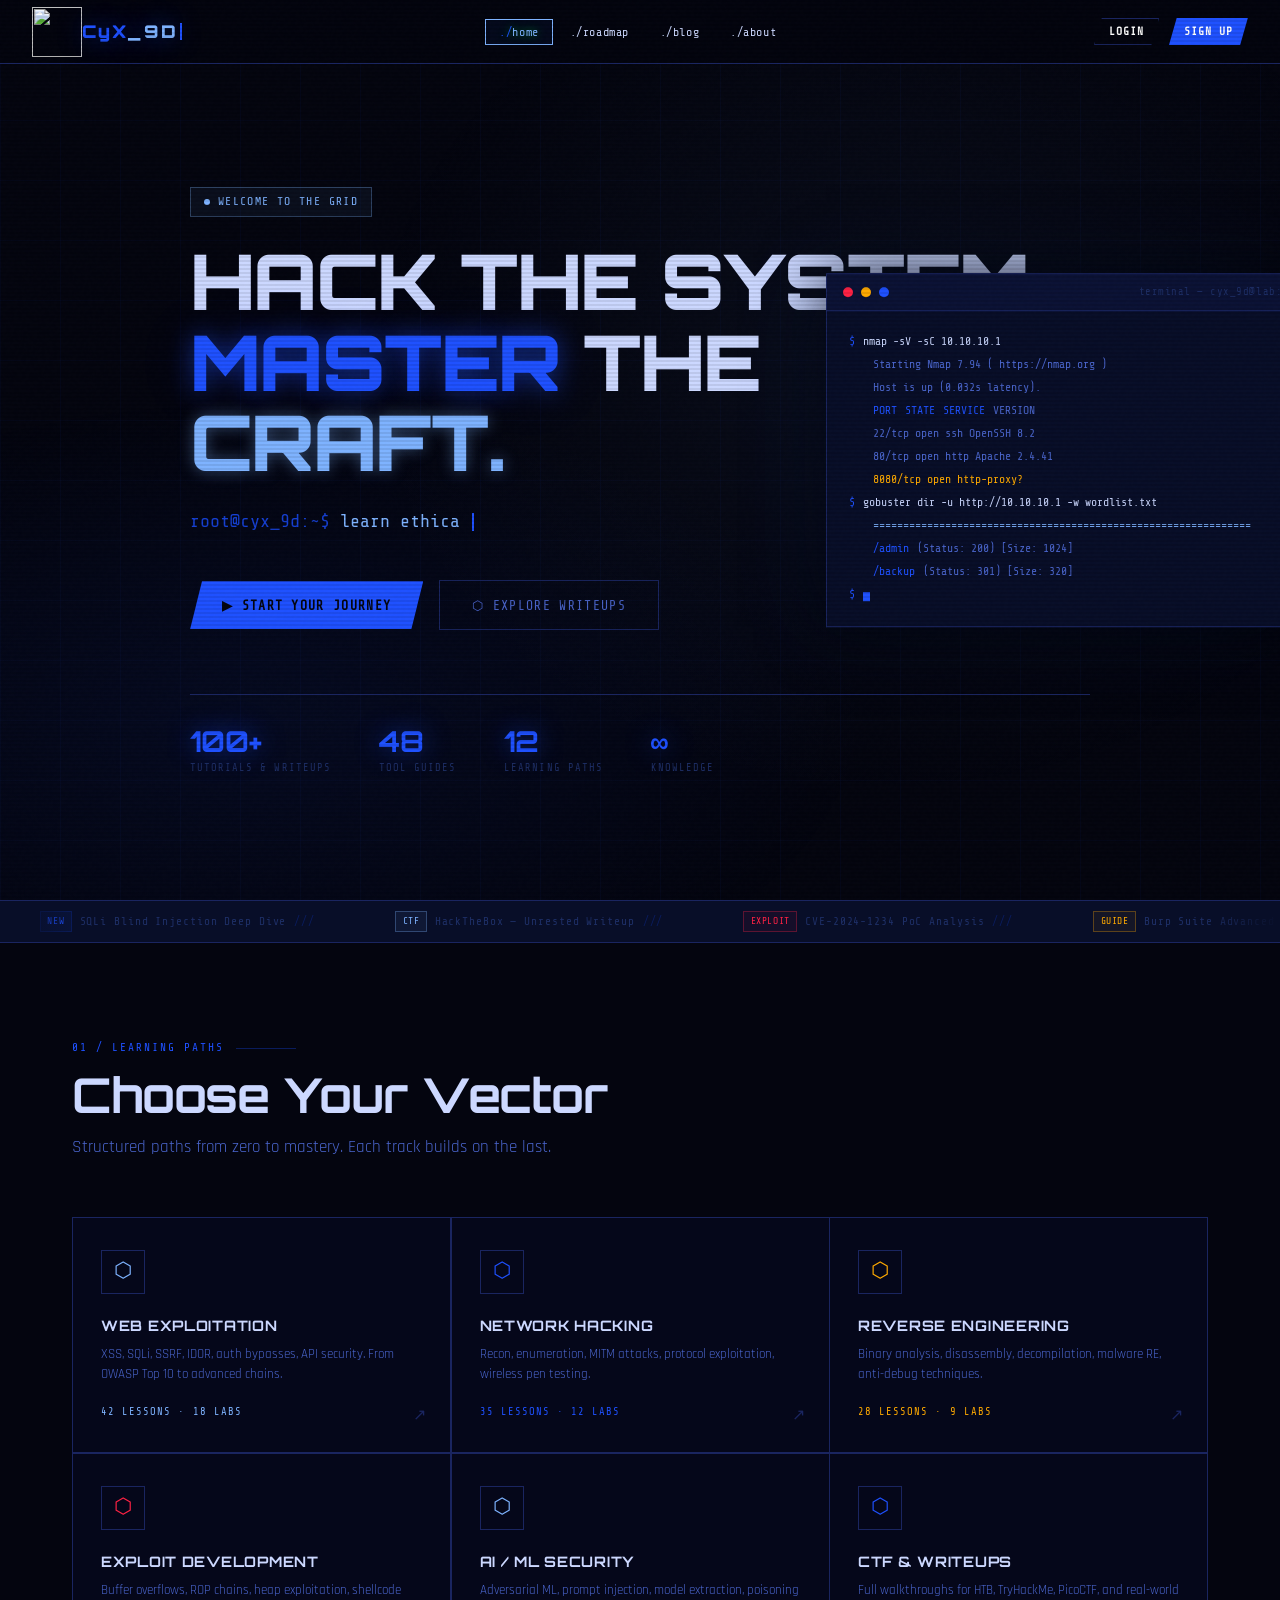
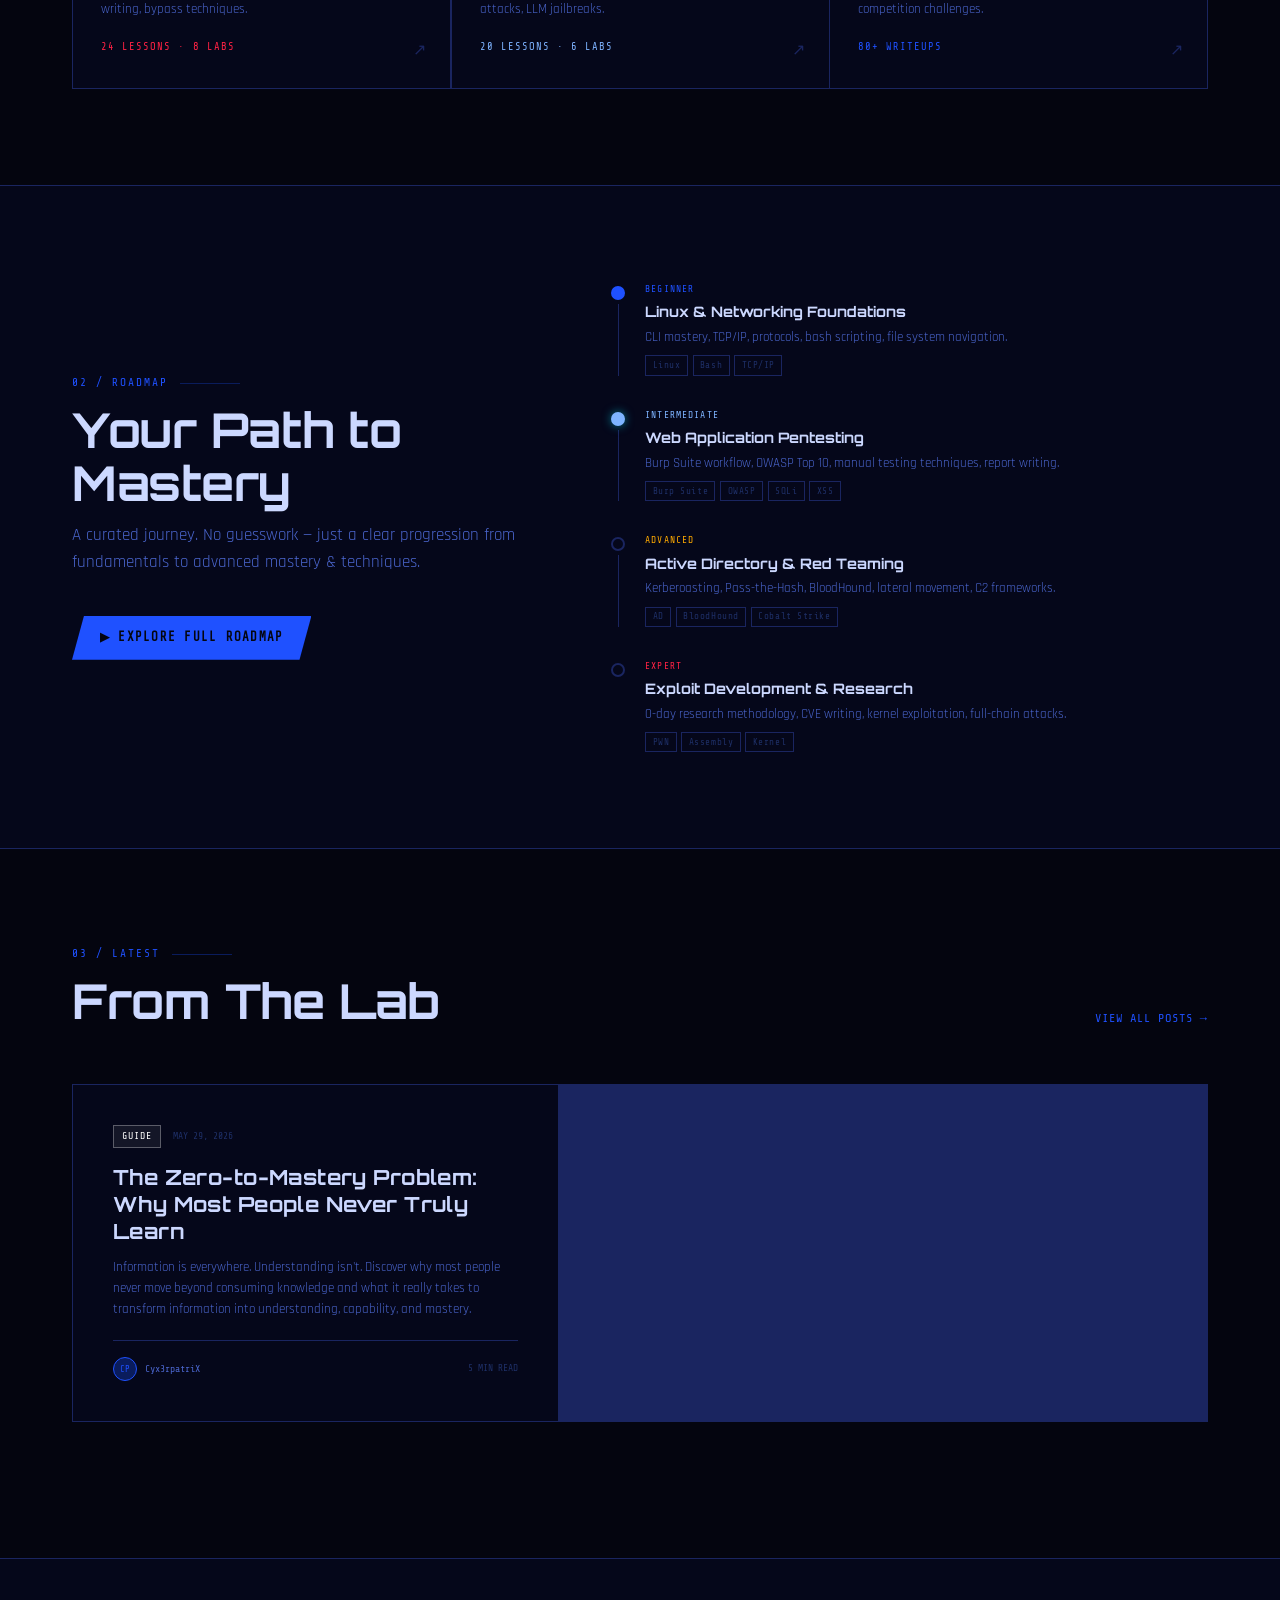
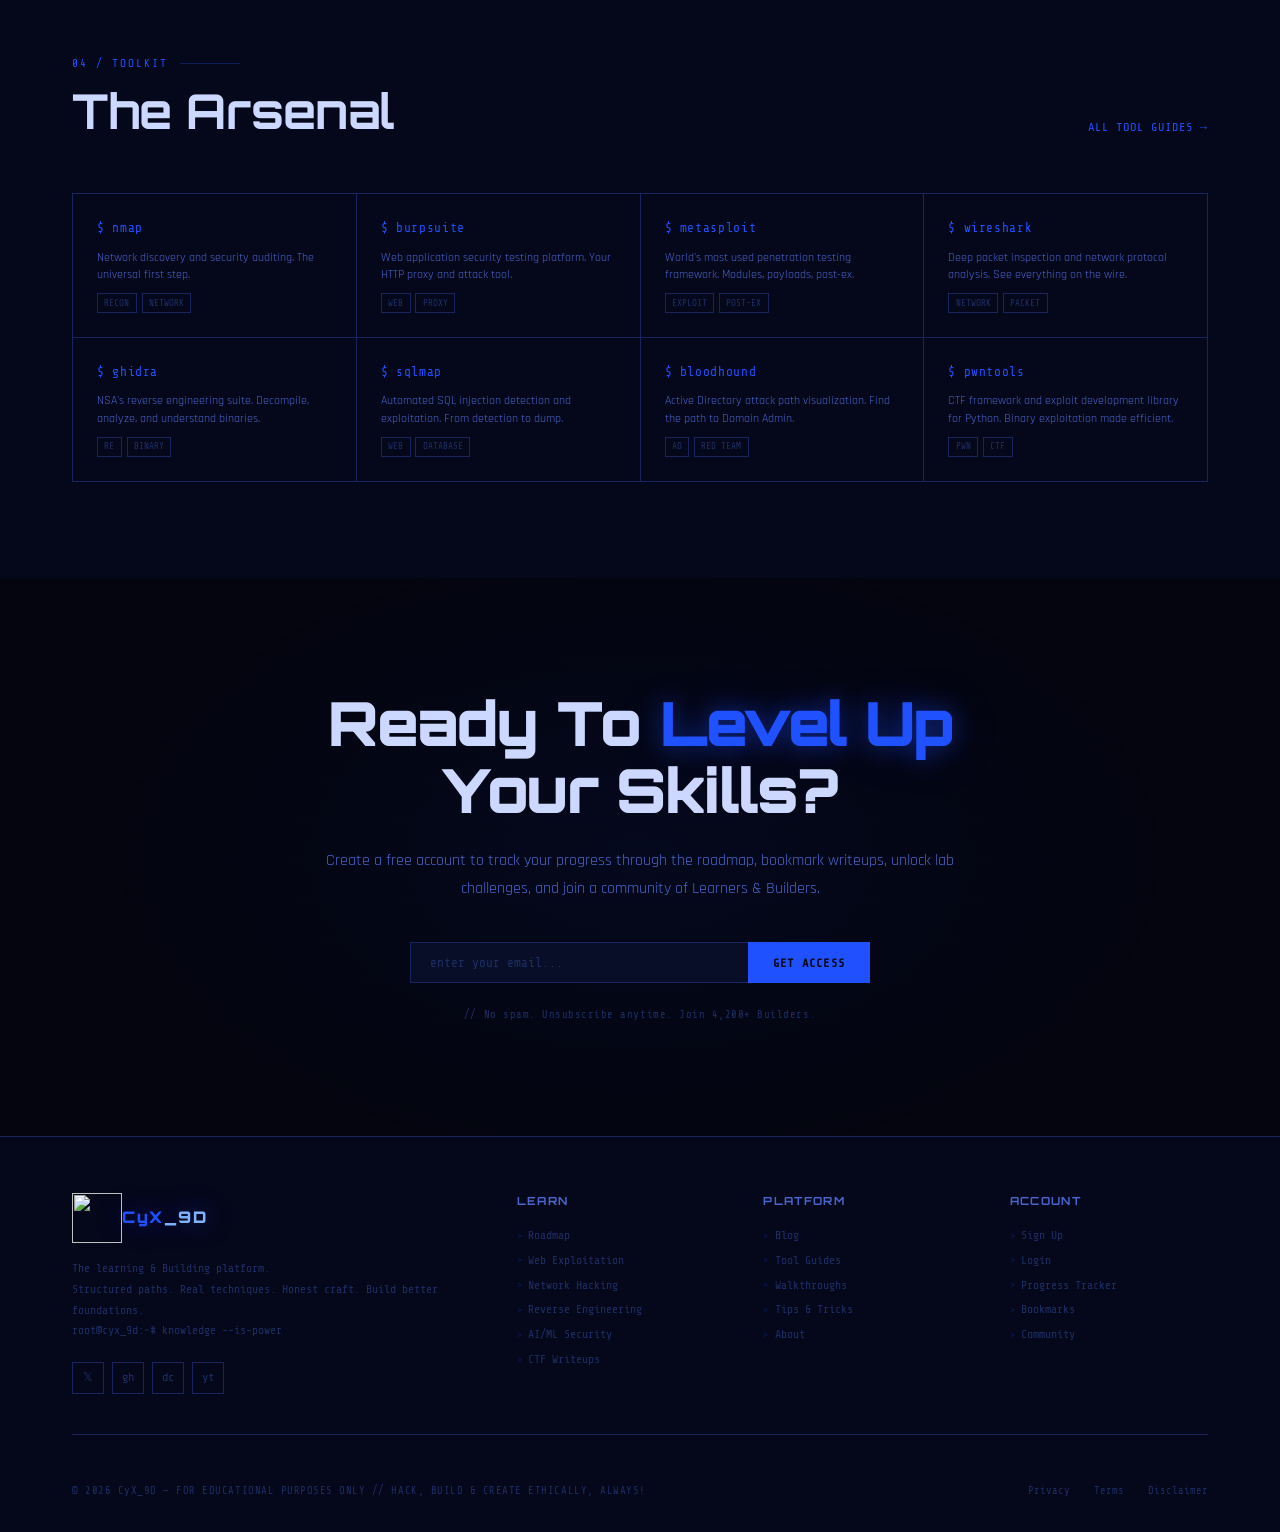
==== index.html @ c132c432 "Update index.html" ====
<!DOCTYPE html>
<html lang="en">
<head>
  <meta charset="UTF-8" />
  <meta name="viewport" content="width=device-width, initial-scale=1.0">
  <meta name="description" content="CyXLab is a structured learning ecosystem for programming, cybersecurity, AI, science, engineering, mathematics, and technology.">
  <meta name="author" content="David Patrick (Cyx3rpatriX)">
  <meta name="robots" content="index, follow">
  <!-- BRAND / BROWSER -->
  <meta name="application-name" content="CyXLab">
  <meta name="theme-color" content="#1F51FF">
  <!-- CANONICAL URL -->
  <link rel="canonical" href="https://cyx3rpatrix.github.io/">
  <!-- OPEN GRAPH — SOCIAL SHARING -->
  <meta property="og:type" content="website">
  <meta property="og:site_name" content="CyX_9D">
  <meta property="og:title" content="CyX_9D — Learn, Build & Master Technology">
  <meta property="og:description" content="A structured learning ecosystem for programming, cybersecurity, AI, science, engineering, and technology.">
  <meta property="og:url" content="https://cyx3rpatrix.github.io/">
  <meta property="og:image" content="https://cyx3rpatrix.github.io/assets/images/cyx-og-image.png">
  <meta property="og:image:alt" content="CyX_9D — Learn, Build & Master Technology">
  <!-- X / TWITTER CARD -->
  <meta name="twitter:card" content="summary_large_image">
  <meta name="twitter:title" content="CyX_9D — Learn, Build & Master Technology">
  <meta name="twitter:description" content="A structured learning ecosystem for programming, cybersecurity, AI, science, engineering, and technology.">
  <meta name="twitter:image" content="https://cyx3rpatrix.github.io/assets/images/cyx-og-image.png">
  <!-- FAVICON -->
  <link rel="icon" type="image/png" href="https://cyx3rpatrix.github.io/assets/images/favicon.png">
  <link rel="apple-touch-icon" href="https://cyx3rpatrix.github.io/assets/images/favicon.png">
  <!--
    OPTIONAL: WEB APP / PWA
    Only add manifest.json when you actually
    create a PWA manifest. 
  -->
  <!-- <link rel="manifest" href="/manifest.json"> -->
  <!--
    OPTIONAL: JSON-LD STRUCTURED DATA
    Recommended later when we build your
    proper SEO/structured-data layer. 
  -->  
  <title>CyX_9D — Learn, Master and Build real skills.</title>
  <link rel="stylesheet" href="./assets/css/themes.css">
  <link rel="stylesheet" href="./assets/css/base.css">
  <link rel="stylesheet" href="./assets/css/style.css">
  <link rel="stylesheet" href="./assets/css/layout.css">
  
  <link rel="preconnect" href="https://fonts.googleapis.com" />
  <link rel="preconnect" href="https://fonts.gstatic.com" crossorigin />
  <link href="https://fonts.googleapis.com/css2?family=Share+Tech+Mono&family=Orbitron:wght@400;700;900&family=Rajdhani:wght@300;400;500;600;700&display=swap" rel="stylesheet" />
  <style>
    /* ───── Noise texture overlay ────────────── */
    body::after {
        content: '';
        position: fixed;
        inset: 0;
        background-image: url("data:image/svg+xml,%3Csvg viewBox='0 0 256 256' xmlns='http://www.w3.org/2000/svg'%3E%3Cfilter id='noise'%3E%3CfeTurbulence type='fractalNoise' baseFrequency='0.9' numOctaves='4' stitchTiles='stitch'/%3E%3C/filter%3E%3Crect width='100%25' height='100%25' filter='url(%23noise)' opacity='0.03'/%3E%3C/svg%3E");
        pointer-events: none;
        z-index: 9989;
        opacity: 0.4;
    }

    /* ──────HERO ──────────────────── */
    #hero {
        position: relative;
        min-height: 100vh;
        display: flex;
        align-items: center;
        padding: 8rem 2rem 4rem;
        overflow: hidden;
        z-index: 1;
    }

    .hero-grid-bg {
        position: absolute;
        inset: 0;
        background-image:
        linear-gradient(rgba(31,81,255,0.04) 1px, transparent 1px),
        linear-gradient(90deg, rgba(31,81,255,0.04) 1px, transparent 1px);
        background-size: 60px 60px;
        z-index: 0;
    }
    
    .hero-grid-bg::after {
        content: '';
        position: absolute;
        inset: 0;
        background:
            radial-gradient(ellipse 60% 70% at 70% 40%, rgba(126,179,255,0.05) 0%, transparent 70%),
            radial-gradient(ellipse 80% 60% at 20% 80%, rgba(31,81,255,0.08) 0%, transparent 60%);
    }

    .hero-content {
        position: relative;
        z-index: 2;
        max-width: 900px;
    }

    .hero-tag {
        display: inline-flex;
        align-items: center;
        gap: 0.5rem;
        font-family: var(--mono);
        font-size: 0.72rem;
        color: var(--acc);
        border: 1px solid rgba(126,179,255,0.3);
        padding: 0.3rem 0.8rem;
        letter-spacing: 0.12em;
        margin-bottom: 1.5rem;
        background: rgba(126,179,255,0.06);
        opacity: 0;
        animation: fadeSlideUp 0.6s ease 0.2s forwards;
    }
    
    .hero-tag .dot {
        width: 6px; height: 6px;
        border-radius: 50%;
        background: var(--acc);
       animation: pulse-dot 2s ease infinite;
    }

    .hero-headline {
        font-family: var(--disp);
        font-size: clamp(2.5rem, 6vw, 5.5rem);
        font-weight: 900;
        line-height: 1.05;
        letter-spacing: -0.02em;
        color: var(--txt);
        margin-bottom: 1.5rem;
        opacity: 0;
        animation: fadeSlideUp 0.7s ease 0.4s forwards;
    }
    
    .hero-headline .accent-green {
        color: var(--blue);
        text-shadow: var(--gb);
    }
    
    .hero-headline .accent-cyan {
        color: var(--acc);
        text-shadow: var(--ga);
    }
    
    #hero-changing-text {
        display: inline-block;
        /* Keeps the layout from jumping when text changes */
        min-width: 320px;
        transition:
        opacity 0.35s ease,
        transform 0.35s ease,
        filter 0.35s ease;
    }

    #hero-changing-text.is-changing {
        opacity: 0;
        transform: translateY(-8px);
        filter: blur(4px);
    }

    .hero-typewriter {
        font-family: var(--mono);
        font-size: clamp(0.9rem, 2vw, 1.15rem);
        color: var(--txt2);
        margin-bottom: 2.5rem;
        min-height: 1.8em;
        opacity: 0;
        animation: fadeSlideUp 0.7s ease 0.6s forwards;
    }
    
    .hero-typewriter .prefix {
        color: var(--blue2); 
    }
    
    #typewriter-text { 
        color: var(--acc);
    }
    
    .cursor-char {
        display: inline-block;
        width: 2px; height: 1em;
        background: var(--blue);
        margin-left: 2px;
        animation: blink 0.8s step-end infinite;
        vertical-align: text-bottom;
    }

    .hero-actions {
        display: flex;
        align-items: center;
        gap: 1rem;
        flex-wrap: wrap;
        opacity: 0;
        animation: fadeSlideUp 0.7s ease 0.8s forwards;
    }

    .btn-cta {
        font-family: var(--mono);
        font-size: 0.82rem;
        font-weight: bold;
        color: var(--bg);
        background: var(--blue);
        border: none;
        padding: 0.85rem 2rem;
        letter-spacing: 0.1em;
        cursor: none;
        transition: var(--tr);
        text-transform: uppercase;
        text-decoration: none;
        display: inline-flex;
        align-items: center;
        gap: 0.6rem;
        clip-path: polygon(12px 0%, 100% 0%, calc(100% - 12px) 100%, 0% 100%);
        position: relative;
        overflow: hidden;
    }
    
    .btn-cta::before {
        content: '';
        position: absolute;
        inset: 0;
        background: linear-gradient(90deg, transparent, rgba(255,255,255,0.15), transparent);
        transform: translateX(-100%);
        transition: transform 0.5s ease;
    }
    
    .btn-cta:hover::before { 
        transform: translateX(100%); 
    }
    
    .btn-cta:hover {
        background: var(--blue2);
        box-shadow: var(--gb);
    }

    .btn-outline-cta {
        font-family: var(--mono);
        font-size: 0.82rem;
        color: var(--txt2);
        background: transparent;
        border: 1px solid var(--bdr);
        padding: 0.85rem 2rem;
        letter-spacing: 0.1em;
        cursor: none;
        transition: var(--tr);
        text-transform: uppercase;
        text-decoration: none;
        display: inline-flex;
        align-items: center;
        gap: 0.6rem;
    }
    
    .btn-outline-cta:hover {
        color: var(--txt);
        border-color: var(--txt2);
    }

    .hero-stats {
        display: flex;
        gap: 3rem;
        margin-top: 4rem;
        padding-top: 2rem;
        border-top: 1px solid var(--bdr);
        opacity: 0;
        animation: fadeSlideUp 0.7s ease 1s forwards;
    }
    
    .stat-item {}
    .stat-value {
        font-family: var(--disp);
        font-size: 1.8rem;
        font-weight: 700;
        color: var(--blue);
        text-shadow: var(--gb);
        line-height: 1;
    }
    
    .stat-label {
        font-family: var(--mono);
        font-size: 0.65rem;
        color: var(--txt3);
        letter-spacing: 0.1em;
        text-transform: uppercase;
        margin-top: 0.25rem;
    }

    /* Hero terminal window */
    .hero-terminal {
        position: absolute;
        right: -2%;
        top: 50%;
        transform: translateY(-50%);
        width: 480px;
        background: var(--surf);
        border: 1px solid var(--bdr);
        border-top: none;
        opacity: 0;
        animation: fadeSlideLeft 0.9s ease 0.5s forwards;
        z-index: 2;
        box-shadow: -20px 0 80px rgba(31,81,255,0.07), 0 0 60px rgba(0,0,0,0.8);
    }
    
    /* ────── TERMINAL ──────────── */
    .terminal-titlebar {
        display: flex;
        align-items: center;
        gap: 0.5rem;
        padding: 0.6rem 1rem;
        background: var(--surf2);
        border-top: 1px solid var(--bdr);
        border-bottom: 1px solid var(--bdr);
    }
    
    .t-dot { width: 10px; height: 10px; border-radius: 50%; }   
    .t-dot.red { background: var(--red); }
    .t-dot.amber { background: var(--amb); }
    .t-dot.green { background: var(--blue); }
    
    .terminal-title {
        font-family: var(--mono);
        font-size: 0.65rem;
        color: var(--txt3);
        margin-left: auto;
        letter-spacing: 0.05em;
    }
    
    .terminal-body {
        padding: 1.2rem 1.4rem;
        font-family: var(--mono);
        font-size: 0.72rem;
        line-height: 2;
        color: var(--txt2);
        min-height: 280px;
    }
    
    .t-line { display: flex; gap: 0.5rem; }
    .t-prompt { color: var(--blue); flex-shrink: 0; }
    .t-cmd { color: var(--txt); }
    .t-out { color: var(--txt2); padding-left: 1.5rem; }
    .t-green { color: var(--blue); }
    .t-cyan { color: var(--acc); }
    .t-red { color: var(--red); }
    .t-amber { color: var(--amb); }
    .t-line.anim { opacity: 0; animation: termLine 0.3s ease forwards; }
    .t-line.anim:nth-child(1)  { animation-delay: 0.8s; }
    .t-line.anim:nth-child(2)  { animation-delay: 1.2s; }
    .t-line.anim:nth-child(3)  { animation-delay: 1.5s; }
    .t-line.anim:nth-child(4)  { animation-delay: 1.7s; }
    .t-line.anim:nth-child(5)  { animation-delay: 2.0s; }
    .t-line.anim:nth-child(6)  { animation-delay: 2.3s; }
    .t-line.anim:nth-child(7)  { animation-delay: 2.6s; }
    .t-line.anim:nth-child(8)  { animation-delay: 2.9s; }
    .t-line.anim:nth-child(9)  { animation-delay: 3.2s; }
    .t-line.anim:nth-child(10) { animation-delay: 3.5s; }
    .t-line.anim:nth-child(11) { animation-delay: 3.8s; }
    .t-line.anim:nth-child(12) { animation-delay: 4.1s; }

    /* ──────── SECTION ───────────────────── */
    .sec-header {
        margin-bottom: 3.5rem;
    }
    
    .sec-tag {
        font-family: var(--mono);
        font-size: 0.7rem;
        color: var(--blue);
        letter-spacing: 0.18em;
        text-transform: uppercase;
        display: flex;
        align-items: center;
        gap: 0.75rem;
        margin-bottom: 0.75rem;
    }
    
    .sec-tag::after {
        content: '';
        flex: 1;
        max-width: 60px;
        height: 1px;
        background: var(--blue3);
    }
    
    .sec-title {
        font-family: var(--disp);
        font-size: clamp(1.8rem, 4vw, 3rem);
        font-weight: 700;
        color: var(--txt);
        letter-spacing: -0.01em;
        line-height: 1.1;
    }
    
    .sec-sub {
        font-family: var(--body);
        font-size: 1.05rem;
        color: var(--txt2);
        margin-top: 0.75rem;
        max-width: 560px;
    }

    /* ─────── MARQUEE TICKER ──────────── */
    .ticker-wrap {
        overflow: hidden;
        background: var(--surf);
        border-top: 1px solid var(--bdr);
        border-bottom: 1px solid var(--bdr);
        padding: 0.65rem 0;
        position: relative;
        z-index: 1;
    }
    
    .ticker-wrap::before, .ticker-wrap::after {
        content: '';
        position: absolute;
        top: 0; bottom: 0;
        width: 80px;
        z-index: 2;
    }
    
    .ticker-wrap::before {
        left: 0;
        background: linear-gradient(90deg, var(--surf), transparent);
    }
    
    .ticker-wrap::after  {
        right: 0; 
        background: linear-gradient(-90deg, var(--surf), transparent);
    }
    
    .ticker-track {
        display: flex;
        width: max-content;
        animation: ticker 35s linear infinite;
    }
    
    .ticker-item {
        display: flex;
        align-items: center;
        gap: 0.5rem;
        font-family: var(--mono);
        font-size: 0.7rem;
        color: var(--txt3);
        letter-spacing: 0.08em;
        padding: 0 2.5rem;
        white-space: nowrap;
    }
    
    .ticker-item .tag-badge {
        font-size: 0.6rem;
        padding: 0.1rem 0.4rem;
        border: 1px solid;
        letter-spacing: 0.06em;
    }
    
    .ticker-item .tag-badge.green { 
        color: var(--blue); 
        border-color: var(--blue3);  
        background: rgba(31,81,255,0.08); 
    }
    
    .ticker-item .tag-badge.cyan   { 
        color: var(--acc);  
        border-color: rgba(126,179,255,0.3);    
        background: rgba(126,179,255,0.06); 
    }
    
    .ticker-item .tag-badge.red { 
        color: var(--red);    
        border-color: rgba(255,34,68,0.3);   
        background: rgba(255,34,68,0.05); 
    }
    
    .ticker-item .tag-badge.amber  { 
        color: var(--amb);  
        border-color: rgba(255,170,0,0.3);   
        background: rgba(255,170,0,0.05); 
    }
    
    .ticker-sep { 
        color: var(--blue3);
    }

    /* ───── LEARNING PATHS / CATEGORIES ──────────────*/
    #categories {
        padding: 6rem 0;
    }
    
    .categories-grid {
        display: grid;
        grid-template-columns: repeat(3, 1fr);
        gap: 1.5px;
        background: var(--bdr);
        border: 1px solid var(--bdr);
    }
    
    .cat-card {
        background: var(--bg2);
        padding: 2rem 1.75rem;
        transition: var(--tr);
        position: relative;
        overflow: hidden;
        cursor: none;
    }
    
    .cat-card::before {
        content: '';
        position: absolute;
        top: 0; left: 0;
        width: 100%; height: 2px;
        background: var(--cat-accent, var(--blue));
        transform: scaleX(0);
        transform-origin: left;
        transition: transform 0.4s ease;
    }
    
    .cat-card::after {
        content: '';
        position: absolute;
        inset: 0;
        background: 
            radial-gradient(ellipse at 20% 20%, 
            var(--cat-glow, rgba(31,81,255,0.06)), 
            transparent 60%);
        opacity: 0;
        transition: opacity 0.4s ease;
    }
    
    .cat-card:hover {
        background: var(--surf); 
        transform: translateY(-2px); 
    }
    
    .cat-card:hover::before { transform: scaleX(1); }
    .cat-card:hover::after  { opacity: 1; }

    .cat-icon {
        width: 44px; height: 44px;
        border: 1px solid var(--bdr);
        display: flex; align-items: center; justify-content: center;
        font-size: 1.3rem;
        margin-bottom: 1.25rem;
        position: relative;
        z-index: 1;
        transition: var(--tr);
        color: var(--cat-accent, var(--blue));
    }
    
    .cat-card:hover .cat-icon {
        border-color: var(--cat-accent, var(--blue));
        box-shadow: 0 0 16px var(--cat-glow, rgba(0,255,65,0.2));
    }
    
    .cat-title {
        font-family: var(--disp);
        font-size: 0.9rem;
        font-weight: 700;
        color: var(--txt);
        letter-spacing: 0.05em;
        margin-bottom: 0.5rem;
        position: relative; z-index: 1;
    }
    
    .cat-desc {
        font-size: 0.82rem;
        color: var(--txt2);
        line-height: 1.5;
        position: relative; z-index: 1;
        margin-bottom: 1.2rem;
    }
    
    .cat-count {
        font-family: var(--mono);
        font-size: 0.65rem;
        color: var(--cat-accent, var(--blue));
        letter-spacing: 0.1em;
    }
    
    .cat-arrow {
        position: absolute;
        right: 1.5rem; bottom: 1.5rem;
        font-size: 1rem;
        color: var(--bdr);
        transition: var(--tr);
    }
    
    .cat-card:hover .cat-arrow {
        color: var(--cat-accent, var(--blue));
        transform: translate(3px, -3px);
    }

    /* ────── ROADMAP PREVIEW ──────────────*/
    #roadmap-preview {
        padding: 6rem 0;
        background: var(--bg2);
        border-top: 1px solid var(--bdr);
        border-bottom: 1px solid var(--bdr);
    }
    
    .roadmap-layout {
        display: grid;
        grid-template-columns: 1fr 1.3fr;
        gap: 5rem;
        align-items: center;
    }
    
    .roadmap-steps {
        display: flex;
        flex-direction: column;
        gap: 0;
    }
    
    .roadmap-step {
        display: flex;
        gap: 1.25rem;
        position: relative;
        padding-bottom: 2rem;
        cursor: none;
        transition: var(--tr);
    }
    
    .roadmap-step:last-child { padding-bottom: 0; }
    .roadmap-step-line {
        display: flex;
        flex-direction: column;
        align-items: center;
        flex-shrink: 0;
        padding-top: 4px;
    }
    
    .step-dot {
        width: 14px; height: 14px;
        border: 2px solid var(--bdr);
        border-radius: 50%;
        background: var(--bg2);
        transition: var(--tr);
        z-index: 1;
        flex-shrink: 0;
    }
    
    .step-connector {
        width: 1px;
        flex: 1;
        background: var(--bdr);
        margin-top: 4px;
        min-height: 40px;
    }
    
    .roadmap-step:hover .step-dot {
        border-color: var(--blue);
        box-shadow: 0 0 10px rgba(31,81,255,0.5);
        background: var(--blue);
    }
    
    .roadmap-step.active .step-dot {
        border-color: var(--acc);
        box-shadow: 0 0 10px rgba(0,229,255,0.5);
        background: var(--acc);
    }
    
    .step-content {}
    .step-level {
        font-family: var(--mono);
        font-size: 0.6rem;
        letter-spacing: 0.12em;
        text-transform: uppercase;
        margin-bottom: 0.2rem;
    }
    
    .step-level.beginner { color: var(--blue); }
    .step-level.intermediate { color: var(--acc); }
    .step-level.advanced { color: var(--amb); }
    .step-level.expert { color: var(--red); }
    .step-title {
        font-family: var(--disp);
        font-size: 0.9rem;
        font-weight: 700;
        color: var(--txt);
        margin-bottom: 0.3rem;
    }
    
    .step-desc {
        font-size: 0.8rem;
        color: var(--txt2);
        line-height: 1.5;
    }
    
    .step-tags {
        display: flex; 
        flex-wrap: wrap; 
        gap: 0.3rem; 
        margin-top: 0.5rem;
    }
    
    .step-tag {
        font-family: var(--mono);
        font-size: 0.58rem;
        padding: 0.1rem 0.4rem;
        border: 1px solid var(--bdr);
        color: var(--txt3);
        letter-spacing: 0.06em;
    }

    /* ─────── LATEST POSTS ────────────── */
    #latest-posts {
        padding: 6rem 0;
    }
    
    .posts-grid {
        display: grid;
        grid-template-columns: 1.5fr 1fr 1fr;
        gap: 1px;
        background: var(--bdr);
        border: 1px solid var(--bdr);
        margin-bottom: 2.5rem;
    }
    
    .post-card {
        background: var(--bg2);
        padding: 2rem;
        transition: var(--tr);
        cursor: none;
        position: relative;
        overflow: hidden;
    }
    
    .post-card:hover { background: var(--surf); }
    .post-card.featured { padding: 2.5rem; }
    .post-card.featured .post-title { font-size: 1.3rem; }
    .post-meta {
        display: flex;
        align-items: center;
        gap: 0.75rem;
        margin-bottom: 1rem;
        flex-wrap: wrap;
    }
    
    .post-cat {
        font-family: var(--mono);
        font-size: 0.62rem;
        letter-spacing: 0.1em;
        text-transform: uppercase;
        padding: 0.15rem 0.5rem;
        border: 1px solid;
    }
    
    .post-cat.web  { 
        color: var(--acc);  
        border-color: rgba(126,179,255,0.3); 
        background: rgba(126,179,255,0.06); 
    }
    
    .post-cat.net  { 
        color: var(--blue); 
        border-color: var(--blue3); 
        background: rgba(31,81,255,0.07);
    }
    
    .post-cat.re   { 
        color: var(--amb); 
        border-color: rgba(255,170,0,0.3);   
        background: rgba(255,170,0,0.05); 
    }
    
    .post-cat.ai   { 
        color: var(--red);   
        border-color: rgba(255,34,68,0.3);   
        background: rgba(255,34,68,0.05); 
    }
    
    .post-cat.ctf  { 
        color: var(--acc);  
        border-color: rgba(126,179,255,0.3);   
        background: rgba(126,179,255,0.06); 
    }
    
    .post-cat.guide  { 
        color: var(--wht);  
        border-color: rgba(255,255,255,0.3); 
        background: rgba(255,255,255,0.06); 
    }
    
    .post-date {
        font-family: var(--mono);
        font-size: 0.6rem;
        color: var(--txt3);
    }
    .post-title {
        font-family: var(--disp);
        font-size: 0.95rem;
        font-weight: 700;
        color: var(--txt);
        letter-spacing: 0.02em;
        line-height: 1.3;
        margin-bottom: 0.75rem;
        transition: var(--tr);
    }
    
    .post-card:hover .post-title { color: var(--blue); }
    .post-excerpt {
        font-size: 0.82rem;
        color: var(--txt2);
        line-height: 1.6;
        margin-bottom: 1.25rem;
    }
    
    .post-footer {
        display: flex;
        align-items: center;
        justify-content: space-between;
        padding-top: 1rem;
        border-top: 1px solid var(--bdr);
    }
    
    .post-author {
        display: flex;
        align-items: center;
        gap: 0.5rem;
    }
    
    .author-avatar {
        width: 24px; height: 24px;
        border-radius: 50%;
        background: var(--blue3);
        border: 1px solid var(--blue);
        display: flex; align-items: center; justify-content: center;
        font-family: var(--mono);
        font-size: 0.55rem;
        color: var(--blue);
    }
    
    .author-name {
        font-family: var(--mono);
        font-size: 0.62rem;
        color: var(--txt2);
    }
    
    .read-time {
        font-family: var(--mono);
        font-size: 0.6rem;
        color: var(--txt3);
    }
    
    .posts-footer {
        display: flex;
        justify-content: flex-end;
    }
    
    .link-arrow {
        font-family: var(--mono);
        font-size: 0.75rem;
        color: var(--blue);
        text-decoration: none;
        letter-spacing: 0.08em;
        display: flex;
        align-items: center;
        gap: 0.5rem;
        transition: var(--tr);
    }
    
    .link-arrow:hover { gap: 0.9rem; text-shadow: var(--gb); }

    /* ─────── TOOLS GRID ────────────── */
    #tools {
        padding: 6rem 0;
        background: var(--bg2);
        border-top: 1px solid var(--bdr);
    }
    
    .tools-grid {
        display: grid;
        grid-template-columns: repeat(4, 1fr);
        gap: 1px;
        background: var(--bdr);
        border: 1px solid var(--bdr);
    }
    
    .tool-card {
        background: var(--bg2);
        padding: 1.5rem;
        transition: var(--tr);
        cursor: none;
        position: relative;
        display: flex;
        flex-direction: column;
        gap: 0.6rem;
    }
    
    .tool-card:hover { background: var(--surf); }
    .tool-name {
        font-family: var(--mono);
        font-size: 0.8rem;
        color: var(--blue);
        letter-spacing: 0.05em;
    }
    
    .tool-desc {
        font-size: 0.78rem;
        color: var(--txt2);
        line-height: 1.4;
        flex: 1;
    }
    
    .tool-tags { display: flex; flex-wrap: wrap; gap: 0.3rem; }
    .tool-tag {
        font-family: var(--mono);
        font-size: 0.58rem;
        padding: 0.1rem 0.4rem;
        border: 1px solid var(--bdr);
        color: var(--txt3);
    }
    
    .tool-card:hover .tool-tag {
        border-color: var(--blue3);
        color: var(--blue2);
    }

    /* ─────── CTA / JOIN SECTION ────────────── */
    #join {
        padding: 7rem 0;
        position: relative;
        overflow: hidden;
    }
    .join-bg {
        position: absolute;
        inset: 0;
        background:
            radial-gradient(ellipse 60% 80% at 50% 50%, rgba(31,81,255,0.06) 0%, transparent 70%),
            repeating-linear-gradient(
                0deg,
                transparent,
                transparent 39px,
                rgba(31,81,255,0.03) 40px
            );
    }
    
    .join-content {
        position: relative;
        z-index: 1;
        text-align: center;
        max-width: 700px;
        margin: 0 auto;
    }
    
    .join-badge {
        display: inline-block;
        font-family: var(--mono);
        font-size: 0.65rem;
        color: var(--blue);
        border: 1px solid var(--blue3);
        padding: 0.3rem 0.8rem;
        letter-spacing: 0.15em;
        text-transform: uppercase;
        background: rgba(31,81,255,0.07);
        margin-bottom: 2rem;
    }
    
    .join-title {
        font-family: var(--disp);
        font-size: clamp(2rem, 5vw, 3.8rem);
        font-weight: 900;
        color: var(--txt);
        line-height: 1.1;
        margin-bottom: 1.5rem;
        letter-spacing: -0.02em;
    }
    
    .join-title .hl { 
        color: var(--blue); 
        text-shadow: var(--gb); 
    }
    
    .join-sub {
        font-size: 1rem;
        color: var(--txt2);
        margin-bottom: 2.5rem;
        line-height: 1.7;
    }
    
    .join-form {
        display: flex;
        gap: 0;
        max-width: 460px;
        margin: 0 auto 1.5rem;
    }
    
    .join-input {
        flex: 1;
        background: var(--surf);
        border: 1px solid var(--bdr);
        border-right: none;
        padding: 0.8rem 1.2rem;
        font-family: var(--mono);
        font-size: 0.8rem;
        color: var(--txt);
        outline: none;
        transition: var(--tr);
    }
    
    .join-input::placeholder { color: var(--txt3); }
    .join-input:focus { border-color: var(--blue); }
    .join-btn {
        font-family: var(--mono);
        font-size: 0.75rem;
        font-weight: bold;
        color: var(--bg);
        background: var(--blue);
        border: 1px solid var(--blue);
        padding: 0.8rem 1.5rem;
        letter-spacing: 0.1em;
        cursor: none;
        transition: var(--tr);
        text-transform: uppercase;
        white-space: nowrap;
    }
    
    .join-btn:hover {
        background: var(--blue2);
        box-shadow: var(--gb);
    }
    
    .join-note {
        font-family: var(--mono);
        font-size: 0.65rem;
        color: var(--txt3);
        letter-spacing: 0.05em;
    }

    /* ─────── SCROLL REVEAL ────────────── */
    .reveal {
        opacity: 0;
        transform: translateY(24px);
        transition: opacity 0.7s ease, transform 0.7s ease;
    }
    
    .reveal.visible {
        opacity: 1;
        transform: none;
    }
    
    .reveal-delay-1 { transition-delay: 0.1s; }
    .reveal-delay-2 { transition-delay: 0.2s; }
    .reveal-delay-3 { transition-delay: 0.3s; }
    .reveal-delay-4 { transition-delay: 0.4s; }

    /* ─────── KEYFRAMES ────────────── */
    @keyframes blink {
        0%,100% { opacity: 1; }
        50%      { opacity: 0; }
    }
    
    @keyframes fadeSlideUp {
        from { opacity: 0; transform: translateY(20px); }
        to   { opacity: 1; transform: none; }
    }
    
    @keyframes fadeSlideLeft {
        from { opacity: 0; transform: translateY(-50%) translateX(40px); }
        to   { opacity: 1; transform: translateY(-50%) translateX(0); }
    }
    
    @keyframes termLine {
        from { opacity: 0; transform: translateX(-6px); }
        to   { opacity: 1; transform: none; }
    }
    
    @keyframes pulse-dot {
        0%,100% { opacity: 1; box-shadow: 0 0 0 0 rgba(126,179,255,0.4); }
        50%      { opacity: 0.7; box-shadow: 0 0 0 5px rgba(0,229,255,0); }
    }
    
    @keyframes ticker {
        0%   { transform: translateX(0); }
        100% { transform: translateX(-50%); }
    }
    

    /* ─────── GLITCH TEXT EFFECT ────────────── */
    .glitch {
        position: relative;
    }
    
    .glitch:hover::before,
    .glitch:hover::after {
        content: attr(data-text);
        position: absolute;
        left: 0; top: 0;
        width: 100%;
        animation: glitch-anim 0.3s steps(2) forwards;
    }
    
    .glitch:hover::before {
        color: var(--acc);
        clip-path: polygon(0 20%, 100% 20%, 100% 40%, 0 40%);
        transform: translateX(-3px);
    }
    
    .glitch:hover::after {
        color: var(--red);
        clip-path: polygon(0 60%, 100% 60%, 100% 80%, 0 80%);
        transform: translateX(3px);
    }
    
    @keyframes glitch-anim {
        0%   { transform: translateX(-3px); }
        50%  { transform: translateX(3px); }
        100% { transform: translateX(0); }
    }

    /* ────────── RESPONSIVE ──────────────── */
    @media (max-width: 1100px) {
      .hero-terminal { display: none; }
      .hero-content { max-width: 100%; }
    }
    @media (max-width: 900px) {
      .categories-grid { grid-template-columns: repeat(2, 1fr); }
      .tools-grid { grid-template-columns: repeat(2, 1fr); }
      .roadmap-layout { grid-template-columns: 1fr; gap: 3rem; }
      .posts-grid { grid-template-columns: 1fr 1fr; }
    }
    @media (max-width: 640px) {
      .categories-grid, .posts-grid, .tools-grid { grid-template-columns: 1fr; }
      .hero-stats { gap: 1.5rem; flex-wrap: wrap; }
      .join-form { flex-direction: column; }
      .join-input { border-right: 1px solid var(--bdr); }
    }
  </style>

  <!--  <script src="https://cdn.jsdelivr.net/npm/@supabase/supabase-js@2"></script>
  <script>window.CYXLAB_API_BASE = window.location.hostname === "localhost" || window.location.hostname === "127.0.0.1" ? "http://localhost:4000" : "https://api.cyxlab.io";</script> -->
</head>

<body>
    <!-- Custom Cursor -->
    <div id="cur"></div>
    <div id="crng"></div>

    <!-- Matrix Rain Canvas -->
    <canvas id="matrix-canvas"></canvas>

    <!-- Mobile Nav Overlay -->
    <div id="mnav">        
        <a href="#hero">Home</a>
        <a href="#roadmap-preview">Roadmap</a>
        <a href="#latest-posts">Blog</a>
        <a href="./about/">About</a>
        <a href="#" style="color:var(--acc)">Login</a>
        <a href="#join" style="color:var(--blue)">Sign Up</a>
    </div>

    <!-- ─────── NAVBAR ─────── -->
    <nav id="navbar">
        <a href="#hero" class="logo">
            <img src="./assets/images/logo.png" style="width: 50px; height: 50px;" alt="">
            <span class="logo-bracket"></span>CyX<span style="color:var(--acc)">_9D</span><span class="logo-bracket"></span>
            <span class="bl"></span>
        </a>

        <ul class="nlinks">
            <li><a href="#hero" class="act">home</a></li>
            <li><a href="#roadmap-preview">roadmap</a></li>
            <li><a href="#latest-posts">blog</a></li>
            <li><a href="./about/">about</a></li>
        </ul>
        
        <div class="nauth">
            <a href="#"><button class="nbg">Login</button></a>
            <a href="#"><button class="nbp">Sign Up</button></a>
        </div>
        <button id="mclose">✕</button>
        <button class="nhb" id="hamburger" aria-label="Menu">
            <span></span><span></span><span></span>
        </button>
    </nav>
    
    <!-- ─────── HERO ─────── -->
    <section id="hero">
        <div class="hero-grid-bg"></div>
        <div class="container">
            <div class="hero-content">
                <div class="hero-tag">
                    <span class="dot"></span>
                    WELCOME TO THE GRID
                </div>
                <h1 class="hero-headline glitch" data-text="HACK THE SYSTEM. MASTER THE CRAFT."><span id="hero-changing-text">HACK THE SYSTEM.</span><br><span class="accent-green">MASTER</span> THE <span class="accent-cyan">CRAFT.</span></h1>
                <p class="hero-typewriter">
                    <span class="prefix">root@cyx_9d:~$ </span>
                    <span id="typewriter-text"></span>
                    <span class="cursor-char"></span>
                </p>
                <div class="hero-actions">
                    <a href="#roadmap-preview" class="btn-cta">
                        ▶ START YOUR JOURNEY
                    </a>
                    <a href="#latest-posts" class="btn-outline-cta">
                        ⬡ EXPLORE WRITEUPS
                    </a>
                </div>
                <div class="hero-stats">
                    <div class="stat-item">
                        <div class="stat-value">100+</div>
                        <div class="stat-label">Tutorials &amp; Writeups</div>
                    </div>
                    <div class="stat-item">
                        <div class="stat-value">48</div>
                        <div class="stat-label">Tool Guides</div>
                    </div>
                    <div class="stat-item">
                        <div class="stat-value">12</div>
                        <div class="stat-label">Learning Paths</div>
                    </div>
                    <div class="stat-item">
                        <div class="stat-value">∞</div>
                        <div class="stat-label">Knowledge</div>
                    </div>
                </div>
            </div>
        </div>
        
        <!-- Terminal Window -->
        <div class="hero-terminal">
            <div class="terminal-titlebar">
                <span class="t-dot red"></span>
                <span class="t-dot amber"></span>
                <span class="t-dot green"></span>
                <span class="terminal-title">terminal — cyx_9d@lab:~</span>
            </div>
            <div class="terminal-body">
                <div class="t-line anim"><span class="t-prompt">$</span><span class="t-cmd"> nmap -sV -sC 10.10.10.1</span></div>
                <div class="t-line anim t-out">Starting Nmap 7.94 ( https://nmap.org )</div>
                <div class="t-line anim t-out">Host is up (0.032s latency).</div>
                <div class="t-line anim t-out"><span class="t-green">PORT</span>     <span class="t-green">STATE</span>  <span class="t-green">SERVICE</span>  VERSION</div>
                <div class="t-line anim t-out">22/tcp   open   ssh       OpenSSH 8.2</div>
                <div class="t-line anim t-out">80/tcp   open   http      Apache 2.4.41</div>
                <div class="t-line anim t-out"><span class="t-amber">8080/tcp open   http-proxy?</span></div>
                <div class="t-line anim"><span class="t-prompt">$</span><span class="t-cmd"> gobuster dir -u http://10.10.10.1 -w wordlist.txt</span></div>
                <div class="t-line anim t-out"><span class="t-cyan">===============================================================</span></div>
                <div class="t-line anim t-out"><span class="t-green">/admin</span>         (Status: 200) [Size: 1024]</div>
                <div class="t-line anim t-out"><span class="t-green">/backup</span>        (Status: 301) [Size: 320]</div>
                <div class="t-line anim"><span class="t-prompt">$</span><span class="t-cmd"> <span style="animation:blink 0.8s step-end infinite;display:inline-block;width:7px;height:0.85em;background:var(--blue);vertical-align:text-bottom;"></span></span></div>
            </div>
        </div>
    </section>

    <!-- ────────────── TICKER ────────────── -->
    <div class="ticker-wrap">
        <div class="ticker-track">
            <!-- First copy -->
            <div class="ticker-item"><span class="tag-badge green">NEW</span> SQLi Blind Injection Deep Dive <span class="ticker-sep">///</span></div>
            <div class="ticker-item"><span class="tag-badge cyan">CTF</span> HackTheBox — Unrested Writeup <span class="ticker-sep">///</span></div>
            <div class="ticker-item"><span class="tag-badge red">EXPLOIT</span> CVE-2024-1234 PoC Analysis <span class="ticker-sep">///</span></div>
            <div class="ticker-item"><span class="tag-badge amber">GUIDE</span> Burp Suite Advanced Techniques <span class="ticker-sep">///</span></div>
            <div class="ticker-item"><span class="tag-badge green">BLOG</span> AI Fuzzing with LLM Agents <span class="ticker-sep">///</span></div>
            <div class="ticker-item"><span class="tag-badge cyan">TOOL</span> Metasploit Module Development <span class="ticker-sep">///</span></div>
            <div class="ticker-item"><span class="tag-badge red">WALKTHROUGH</span> Privilege Escalation — Linux <span class="ticker-sep">///</span></div>
            <div class="ticker-item"><span class="tag-badge amber">CALCULUS</span> Gradient Descent for ML Hacking <span class="ticker-sep">///</span></div>
            <!-- Duplicate for seamless loop -->
            <div class="ticker-item"><span class="tag-badge green">NEW</span> SQLi Blind Injection Deep Dive <span class="ticker-sep">///</span></div>
            <div class="ticker-item"><span class="tag-badge cyan">CTF</span> HackTheBox — Unrested Writeup <span class="ticker-sep">///</span></div>
            <div class="ticker-item"><span class="tag-badge red">EXPLOIT</span> CVE-2024-1234 PoC Analysis <span class="ticker-sep">///</span></div>
            <div class="ticker-item"><span class="tag-badge amber">GUIDE</span> Burp Suite Advanced Techniques <span class="ticker-sep">///</span></div>
            <div class="ticker-item"><span class="tag-badge green">BLOG</span> AI Fuzzing with LLM Agents <span class="ticker-sep">///</span></div>
            <div class="ticker-item"><span class="tag-badge cyan">TOOL</span> Metasploit Module Development <span class="ticker-sep">///</span></div>
            <div class="ticker-item"><span class="tag-badge red">WALKTHROUGH</span> Privilege Escalation — Linux <span class="ticker-sep">///</span></div>
        </div>
    </div>

    <!-- ────────────── CATEGORIES ────────────── -->
    <section id="categories">
        <div class="container">
            <div class="sec-header reveal">
                <div class="sec-tag">01 / LEARNING PATHS</div>
                <h2 class="sec-title">Choose Your Vector</h2>
                <p class="sec-sub">Structured paths from zero to mastery. Each track builds on the last.</p>
            </div>
            <div class="categories-grid reveal">
              <a href="#">
                <div class="cat-card" style="--cat-accent:var(--acc);--cat-glow:rgba(126,179,255,0.06)">
                    <div class="cat-icon">⬡</div>
                    <div class="cat-title">WEB EXPLOITATION</div>
                    <div class="cat-desc">XSS, SQLi, SSRF, IDOR, auth bypasses, API security. From OWASP Top 10 to advanced chains.</div>
                    <div class="cat-count">42 LESSONS · 18 LABS</div>
                    <div class="cat-arrow">↗</div>
                </div>
              </a>
              <a href="#">
                <div class="cat-card" style="--cat-accent:var(--blue);--cat-glow:rgba(31,81,255,0.07)">
                    <div class="cat-icon">⬡</div>
                    <div class="cat-title">NETWORK HACKING</div>
                    <div class="cat-desc">Recon, enumeration, MITM attacks, protocol exploitation, wireless pen testing.</div>
                    <div class="cat-count">35 LESSONS · 12 LABS</div>
                    <div class="cat-arrow">↗</div>
                </div>
              </a>
              <a href="#">
                <div class="cat-card" style="--cat-accent:var(--amb);--cat-glow:rgba(255,170,0,0.04)">
                    <div class="cat-icon">⬡</div>
                    <div class="cat-title">REVERSE ENGINEERING</div>
                    <div class="cat-desc">Binary analysis, disassembly, decompilation, malware RE, anti-debug techniques.</div>
                    <div class="cat-count">28 LESSONS · 9 LABS</div>
                    <div class="cat-arrow">↗</div>
                </div>
              </a>
              <a href="#">
                <div class="cat-card" style="--cat-accent:var(--red);--cat-glow:rgba(255,34,68,0.04)">
                    <div class="cat-icon">⬡</div>
                    <div class="cat-title">EXPLOIT DEVELOPMENT</div>
                    <div class="cat-desc">Buffer overflows, ROP chains, heap exploitation, shellcode writing, bypass techniques.</div>
                    <div class="cat-count">24 LESSONS · 8 LABS</div>
                    <div class="cat-arrow">↗</div>
                </div>
              </a>
              <a href="#">
                <div class="cat-card" style="--cat-accent:var(--acc);--cat-glow:rgba(126,179,255,0.05)">
                    <div class="cat-icon">⬡</div>
                    <div class="cat-title">AI / ML SECURITY</div>
                    <div class="cat-desc">Adversarial ML, prompt injection, model extraction, poisoning attacks, LLM jailbreaks.</div>
                    <div class="cat-count">20 LESSONS · 6 LABS</div>
                    <div class="cat-arrow">↗</div>
                </div>
              </a>
              <a href="#">
                <div class="cat-card" style="--cat-accent:var(--blue);--cat-glow:rgba(31,81,255,0.06)">
                    <div class="cat-icon">⬡</div>
                    <div class="cat-title">CTF &amp; WRITEUPS</div>
                    <div class="cat-desc">Full walkthroughs for HTB, TryHackMe, PicoCTF, and real-world competition challenges.</div>
                    <div class="cat-count">80+ WRITEUPS</div>
                    <div class="cat-arrow">↗</div>
                </div>
              </a>
            </div>
        </div>
    </section>

    <!-- ─────────── ROADMAP PREVIEW ──────────── -->
    <section id="roadmap-preview">
        <div class="container">
            <div class="roadmap-layout">
                <div class="reveal">
                    <div class="sec-header" style="margin-bottom:2.5rem">
                        <div class="sec-tag">02 / ROADMAP</div>
                        <h2 class="sec-title">Your Path to<br>Mastery</h2>
                        <p class="sec-sub">A curated journey. No guesswork — just a clear progression from fundamentals to advanced mastery &amp; techniques.</p>
                    </div>
                    <a href="./roadmap/" class="btn-cta" style="font-size:0.78rem;padding:0.75rem 1.75rem">
          ▶ EXPLORE FULL ROADMAP
                    </a>
                </div>

                <div class="roadmap-steps reveal reveal-delay-2">
                    <div class="roadmap-step">
                        <div class="roadmap-step-line">
                            <div class="step-dot" style="border-color:var(--blue);background:var(--blue)"></div>
                            <div class="step-connector"></div>
                        </div>
                        <div class="step-content">
                            <div class="step-level beginner">BEGINNER</div>
                            <div class="step-title">Linux &amp; Networking Foundations</div>
                            <div class="step-desc">CLI mastery, TCP/IP, protocols, bash scripting, file system navigation.</div>
                            <div class="step-tags">
                                <span class="step-tag">Linux</span>
                                <span class="step-tag">Bash</span>
                                <span class="step-tag">TCP/IP</span>
                            </div>
                        </div>
                    </div>

                    <div class="roadmap-step active">
                        <div class="roadmap-step-line">
                            <div class="step-dot"></div>
                            <div class="step-connector"></div>
                        </div>
                        <div class="step-content">
                            <div class="step-level intermediate">INTERMEDIATE</div>
                            <div class="step-title">Web Application Pentesting</div>
                            <div class="step-desc">Burp Suite workflow, OWASP Top 10, manual testing techniques, report writing.</div>
                            <div class="step-tags">
                                <span class="step-tag">Burp Suite</span>
                                <span class="step-tag">OWASP</span>
                                <span class="step-tag">SQLi</span>
                                <span class="step-tag">XSS</span>
                            </div>
                        </div>
                    </div>

                    <div class="roadmap-step">
                        <div class="roadmap-step-line">
                            <div class="step-dot"></div>
                            <div class="step-connector"></div>
                        </div>
                        <div class="step-content">
                            <div class="step-level advanced">ADVANCED</div>
                            <div class="step-title">Active Directory &amp; Red Teaming</div>
                            <div class="step-desc">Kerberoasting, Pass-the-Hash, BloodHound, lateral movement, C2 frameworks.</div>
                            <div class="step-tags">
                                <span class="step-tag">AD</span>
                                <span class="step-tag">BloodHound</span>
                                <span class="step-tag">Cobalt Strike</span>
                            </div>
                        </div>
                    </div>

                    <div class="roadmap-step">
                        <div class="roadmap-step-line">
                            <div class="step-dot"></div>
                        </div>
                        <div class="step-content">
                            <div class="step-level expert">EXPERT</div>
                            <div class="step-title">Exploit Development &amp; Research</div>
                            <div class="step-desc">0-day research methodology, CVE writing, kernel exploitation, full-chain attacks.</div>
                            <div class="step-tags">
                                <span class="step-tag">PWN</span>
                                <span class="step-tag">Assembly</span>
                                <span class="step-tag">Kernel</span>
                            </div>
                        </div>
                    </div>
                </div>
            </div>
        </div>
    </section>

    <!-- ────────────── LATEST POSTS ────────────── -->
    <section id="latest-posts">
        <div class="container">
            <div class="sec-header reveal" style="display:flex;align-items:flex-end;justify-content:space-between;flex-wrap:wrap;gap:1rem">
                <div>
                    <div class="sec-tag">03 / LATEST</div>
                    <h2 class="sec-title">From The Lab</h2>
                </div>
                <a href="./blog/" class="link-arrow">VIEW ALL POSTS →</a>
            </div>

            <div class="posts-grid reveal">
              <!-- Featured post -->
              <a href="#">
                <div class="post-card featured">
                    <div class="post-meta">
                        <span class="post-cat guide">GUIDE</span>
                        <span class="post-date">MAY 29, 2026</span>
                    </div>
                    <div class="post-title">The Zero-to-Mastery Problem: Why Most People Never Truly Learn</div>
                    <p class="post-excerpt">Information is everywhere. Understanding isn't. Discover why most people never move beyond consuming knowledge and what it really takes to transform information into understanding, capability, and mastery.</p>
                    <div class="post-footer">
                        <div class="post-author">
                            <div class="author-avatar">CP</div>
                            <span class="author-name">Cyx3rpatriX</span>
                        </div>
                        <span class="read-time">5 MIN READ</span>
                    </div>
                </div>
              </a>
            </div>
        </div>
    </section>

    <!-- ────────────── TOOLS ────────────── -->
    <section id="tools">
        <div class="container">
            <div class="sec-header reveal" style="display:flex;align-items:flex-end;justify-content:space-between;flex-wrap:wrap;gap:1rem">
                <div>
                    <div class="sec-tag">04 / TOOLKIT</div>
                    <h2 class="sec-title">The Arsenal</h2>
                </div>
                <a href="#" class="link-arrow">ALL TOOL GUIDES →</a>
            </div>

            <div class="tools-grid reveal">
                <div class="tool-card">
                    <div class="tool-name">$ nmap</div>
                    <div class="tool-desc">Network discovery and security auditing. The universal first step.</div>
                    <div class="tool-tags"><span class="tool-tag">RECON</span><span class="tool-tag">NETWORK</span></div>
                </div>
                <div class="tool-card">
                    <div class="tool-name">$ burpsuite</div>
                    <div class="tool-desc">Web application security testing platform. Your HTTP proxy and attack tool.</div>
                    <div class="tool-tags"><span class="tool-tag">WEB</span><span class="tool-tag">PROXY</span></div>
                </div>
                <div class="tool-card">
                    <div class="tool-name">$ metasploit</div>
                    <div class="tool-desc">World's most used penetration testing framework. Modules, payloads, post-ex.</div>
                    <div class="tool-tags"><span class="tool-tag">EXPLOIT</span><span class="tool-tag">POST-EX</span></div>
                </div>
                <div class="tool-card">
                    <div class="tool-name">$ wireshark</div>
                    <div class="tool-desc">Deep packet inspection and network protocol analysis. See everything on the wire.</div>
                    <div class="tool-tags"><span class="tool-tag">NETWORK</span><span class="tool-tag">PACKET</span></div>
                </div>
                <div class="tool-card">
                    <div class="tool-name">$ ghidra</div>
                    <div class="tool-desc">NSA's reverse engineering suite. Decompile, analyze, and understand binaries.</div>
                    <div class="tool-tags"><span class="tool-tag">RE</span><span class="tool-tag">BINARY</span></div>
                </div>
                <div class="tool-card">
                    <div class="tool-name">$ sqlmap</div>
                    <div class="tool-desc">Automated SQL injection detection and exploitation. From detection to dump.</div>
                    <div class="tool-tags"><span class="tool-tag">WEB</span><span class="tool-tag">DATABASE</span></div>
                </div>
                <div class="tool-card">
                    <div class="tool-name">$ bloodhound</div>
                    <div class="tool-desc">Active Directory attack path visualization. Find the path to Domain Admin.</div>
                    <div class="tool-tags"><span class="tool-tag">AD</span><span class="tool-tag">RED TEAM</span></div>
                </div>
                <div class="tool-card">
                    <div class="tool-name">$ pwntools</div>
                    <div class="tool-desc">CTF framework and exploit development library for Python. Binary exploitation made efficient.</div>
                    <div class="tool-tags"><span class="tool-tag">PWN</span><span class="tool-tag">CTF</span></div>
                </div>
            </div>
        </div>
    </section>

    <!-- ────────────── JOIN CTA ────────────── -->
    <section id="join">
        <div class="join-bg"></div>
        <div class="container">
            <div class="join-content reveal">
                <!-- <div class="join-badge">FREE ACCESS — NO CREDIT CARD</div> -->
                <h2 class="join-title">
                    Ready To <span class="hl">Level Up</span><br>Your Skills?
                </h2>
                <p class="join-sub">
                    Create a free account to track your progress through the roadmap, bookmark writeups, unlock lab challenges, and join a community of Learners &amp; Builders.
                </p>
                <div class="join-form">
                    <input type="email" class="join-input" placeholder="enter your email..." />
                    <button class="join-btn">GET ACCESS</button>
                </div>
                <div class="join-note">// No spam. Unsubscribe anytime. Join 4,200+ Builders.</div>
            </div>
        </div>
    </section>

    <!-- ────────────── FOOTER ────────────── -->
    <footer>
        <div class="container">
            <div class="footer-grid">
                <div class="footer-brand">
                    <a href="index.html" class="logo">
                        <img src="./assets/images/logo.png" style="width: 50px; height: 50px; object-fit: contain;" alt="">
                        <span class="logo-bracket"></span>CyX<span style="color:var(--acc)">_9D</span><span class="logo-bracket"></span>
                    </a>
                    <p class="footer-tagline">
                        The learning &amp; Building platform.<br>
                        Structured paths. Real techniques. Honest craft. Build better foundations.<br>
                        root@cyx_9d:~# knowledge --is-power
                    </p>
                    <div class="footer-socials">
                        <a href="" class="social-btn" title="Twitter">𝕏</a>
                        <a href="https://github.com/Cyx3rpatriX" class="social-btn" title="GitHub">gh</a>
                        <a href="" class="social-btn" title="Discord">dc</a>
                        <a href="" class="social-btn" title="YouTube">yt</a>
                    </div>
                </div>

                <div>
                    <div class="footer-heading">Learn</div>
                    <ul class="footer-links">                                                                                            
                        <li><a href="/roadmap/">Roadmap</a></li>
                        <li><a href="#">Web Exploitation</a></li>
                        <li><a href="#">Network Hacking</a></li>
                        <li><a href="#">Reverse Engineering</a></li>
                        <li><a href="#">AI/ML Security</a></li> 
                        <li><a href="#">CTF Writeups</a></li>
                    </ul>
                </div>
                

                <div>
                    <div class="footer-heading">Platform</div>
                    <ul class="footer-links">
                        <li><a href="/blog/">Blog</a></li>
                        <li><a href="#">Tool Guides</a></li>
                        <li><a href="#">Walkthroughs</a></li>
                        <li><a href="#">Tips &amp; Tricks</a></li>
                        <li><a href="/about/">About</a></li>
                    </ul>
                </div>

                <div>
                    <div class="footer-heading">Account</div>
                    <ul class="footer-links">
                        <li><a href="#">Sign Up</a></li>
                        <li><a href="#">Login</a></li>
                        <li><a href="#">Progress Tracker</a></li>
                        <li><a href="#">Bookmarks</a></li>
                        <li><a href="#">Community</a></li>                                            
                    </ul>
                </div>
            </div>

            <div class="footer-bottom">
                <div class="footer-copy">
                        © 2026 CyX_9D — FOR EDUCATIONAL PURPOSES ONLY // HACK, BUILD &amp; CREATE ETHICALLY, ALWAYS!
                </div>
                <div class="footer-legal">
                    <a href="">Privacy</a>
                    <a href="">Terms</a>
                    <a href="">Disclaimer</a>
                </div>
            </div>
        </div>
    </footer>

    <!-- ────────────── SCRIPTS ────────────── -->
    <script src="./assets/js/index.js"></script>
    <script>
        /* --- Hero text changing ---- */
        const heroText = document.getElementById("hero-changing-text");
        const hero_phrases = [
          "HACK THE SYSTEM.",
          "BUILD THE FUTURE.",
          "ENGINEER THE POSSIBLE.",
          "CREATE. EXPERIMENT. BUILD.",
          "EXPLORE THE UNKNOWN.",
          "SOLVE HARD PROBLEMS.",
          "TURN KNOWLEDGE INTO SYSTEMS."
      ];

      let currentIndex = 0;

      setInterval(() => {
          // Fade / glitch out
          heroText.classList.add("is-changing");
          setTimeout(() => {
              // Move to next phrase
              currentIndex = (currentIndex + 1) % hero_phrases.length;
              heroText.textContent = hero_phrases[currentIndex];
              // Bring new hero phrase in
              heroText.classList.remove("is-changing");
          }, 350);
      }, 3500);
      
      
        /* ---- Typewriter ---- */
        const phrases = [
            'learn ethical hacking from scratch...',
            'master web exploitation techniques...',
            'understand reverse engineering...',
            'learn, create & build...',
            'learn IoT...',
            'learn programming...',
            'learn information gathering...',
            'build your exploit development skills...',
            'hack the box. pwn the lab. level up.',
        ];
    
        let pi = 0, ci = 0, deleting = false;
        const el = document.getElementById('typewriter-text');
        function type() {
            const phrase = phrases[pi];
            if (!deleting) {
                el.textContent = phrase.slice(0, ci + 1);
                ci++;
                if (ci === phrase.length) { deleting = true; setTimeout(type, 2200); return; }
                setTimeout(type, 55);
            } else {
                el.textContent = phrase.slice(0, ci - 1);
                ci--;
                if (ci === 0) { deleting = false; pi = (pi + 1) % phrases.length; setTimeout(type, 400); return; }
                setTimeout(type, 28);        
            }
        }
        setTimeout(type, 1400);

        /* ---- Scroll Reveal ---- */
        const revealEls = document.querySelectorAll('.reveal');
        const observer  = new IntersectionObserver(entries => {
            entries.forEach(e => { if (e.isIntersecting) { 
                e.target.classList.add('visible');
                observer.unobserve(e.target); 
            }});
        }, { threshold: 0.1 });
        revealEls.forEach(el => observer.observe(el));

        /* ---- Smooth anchor scroll ---- */
        document.querySelectorAll('a[href^="#"]').forEach(a => {
            a.addEventListener('click', e => {
                const target = document.querySelector(a.getAttribute('href'));
                if (target) { e.preventDefault(); target.scrollIntoView({ behavior: 'smooth' }); }
            });
        });

        /* ---- Counter animation ---- */
        function animateCount(el, target, suffix = '') {
            let cur = 0;
            const dur = 1500, step = 16;
            const inc = target / (dur / step);
            const t = setInterval(() => {
                cur = Math.min(cur + inc, target);
                el.textContent = (target === Infinity ? '∞' : Math.floor(cur)) + suffix;
                if (cur >= target) clearInterval(t);
            }, step);
        }
        const statsObserver = new IntersectionObserver(entries => {
            entries.forEach(e => {
                if (e.isIntersecting) {
                    document.querySelectorAll('.stat-value').forEach(sv => {
                        const raw = sv.textContent.trim();
                        if (raw === '∞') return;
                        const num = parseInt(raw);
                        const suf = raw.includes('+') ? '+' : '';
                        animateCount(sv, num, suf);
                    });
                    statsObserver.disconnect();
                }
            });
        }, { threshold: 0.5 });
        const statsSection = document.querySelector('.hero-stats');
        if (statsSection) statsObserver.observe(statsSection);
    </script>

    <!-- Live stats + recent posts from API -->
    <script type="module">
        import { initLanding } from '/assets/js/landing-api.js';
        import { initSearch }  from '/assets/js/search-api.js';
        initLanding();
        initSearch('navSearch');
    </script>
</body>
</html>
---- assets/css/themes.css ----
/* =============================================
       DESIGN TOKENS
============================================= */
:root {
    --bg: #04050f;
    --bg2: #05071a;
    --surf: #080e28;
    --surf2: #0b1235;
    --bdr: #1a2560;
    --bdr2: #0f1840;
    --blue: #1f51ff;
    --blue2: #1640d4;
    --blue3: #0a1c5c;
    --acc: #7eb3ff;
    --acc2: #5a8fe0;
    --red: #ff2244;
    --amb: #ffaa00;
    --grn: #00e5a0;
    --pur: #a855f7;
    --pnk: #ff6eb4;
    --wht: #ffffff;
    --txt: #ccd8ff;
    --txt2: #4a65cc;
    --txt3: #1e2f66;
    --mono: "Share Tech Mono", monospace;
    --disp: "Orbitron", monospace;
    --serif: "DM Serif Display", serif;
    --body: "Rajdhani", sans-serif;
    --gb: 0 0 24px rgba(31, 81, 255, 0.5), 0 0 60px rgba(31, 81, 255, 0.15);
    --ga: 0 0 16px rgba(126, 179, 255, 0.4);
    --gg: 0 0 16px rgba(0, 229, 160, 0.4);
    --gam: 0 0 16px rgba(255, 170, 0, 0.4);
    --gr: 0 0 16px rgba(255, 34, 68, 0.4);
    --gp: 0 0 16px rgba(168, 85, 247, 0.5);
    --tr: all 0.3s cubic-bezier(0.4, 0, 0.2, 1);
}
---- assets/css/base.css ----
/* ============================================
       RESET & BASE
============================================ */
*, *::before, *::after { box-sizing: border-box; margin: 0; padding: 0; }

html { scroll-behavior: smooth; }

body {
  background: var(--bg);
  color: var(--txt);
  font-family: var(--body);
  font-size: 16px;
  line-height: 1.6;
  overflow-x: hidden;
  cursor: none;
}

::selection { background: var(--blue); color: #fff; }

a {text-decoration: none; color: var(--wht);}
---- assets/css/style.css ----
/* ============================================
       CUSTOM CURSOR
    ============================================ */
    #cur {
      position: fixed;
      width: 12px; height: 12px;
      background: var(--blue);
      border-radius: 50%;
      pointer-events: none;
      z-index: 9999;
      transform: translate(-50%, -50%);
      transition: width 0.2s, height 0.2s, background 0.2s;
      box-shadow: var(--gb);
    }
    #crng {
      position: fixed;
      width: 36px; height: 36px;
      border: 1px solid var(--blue);
      border-radius: 50%;
      pointer-events: none;
      z-index: 9998;
      transform: translate(-50%, -50%);
      transition: all 0.12s ease;
      opacity: 0.6;
    }
    body:has(a:hover) #cur,
    body:has(button:hover) #cur { width: 20px; height: 20px; background: var(--acc); }
 
/* ============================================
       SCANLINE OVERLAY
    ============================================ */
    body::before {
      content: '';
      position: fixed;
      inset: 0;
      background: repeating-linear-gradient(
        0deg,
        transparent,
        transparent 2px,
        rgba(0,0,0,0.08) 2px,
        rgba(0,0,0,0.08) 4px
      );
      pointer-events: none;
      z-index: 9990;
    }
    
/* ============================================
       MATRIX CANVAS
    ============================================ */
    #matrix-canvas {
      position: fixed;
      top: 0; left: 0;
      width: 100%; height: 100%;
      pointer-events: none;
      z-index: 0;
      opacity: 0.07;
    }
---- assets/css/layout.css ----
/* ── NAV ───────────────────────────── */
nav {
  position:fixed;
  top:0;
  left:0;
  right:0;
  z-index:1000;
  height:64px;
  padding:0 2rem;
  display:flex;
  align-items:center;
  justify-content:space-between;
  background:rgba(4,5,15,.9);
  backdrop-filter:blur(14px);
  border-bottom:1px solid var(--bdr);
  transition: var(--tr);
}

nav.sc {
  border-bottom-color: var(--blue3);
  box-shadow:0 1px 0 var(--blue3),0 4px 30px rgba(31,81,255,.07);
}

.logo {
  font-family:var(--disp);
  font-size:1.1rem;
  font-weight:900;
  text-decoration:none;
  letter-spacing:.1em;
  display:flex;
  align-items:center;
  /*gap:.4rem;*/
  color:var(--blue);
  text-shadow:var(--gb);
}

.logo .bl {
  display:inline-block;
  width:2px;
  height:1em;
  background:var(--blue);
  margin-left:2px;
  animation:blink 1s step-end infinite;
  vertical-align:text-bottom;
}
 
.nlinks {
  display:flex;
  align-items:center;
  gap:.2rem;
  list-style:none;
}

.nlinks a {
  font-family:var(--mono);
  font-size:.74rem;
  color:var(--t2);
  text-decoration:none;
  padding:.36rem .8rem;
  border:1px solid transparent;
  letter-spacing:.05em;
  transition:var(--tr);
}

.nlinks a::before {
  content:'./';
  color:var(--b3);
  transition:var(--tr);
}

.nlinks a:hover,.nlinks a.act {
  color:var(--blue);
  border-color:var(--b3);
  background:rgba(31,81,255,.06);
  text-shadow: 0 0 8px rgba(0,255,65,0.5);
}

.nlinks a.act {
  color:var(--acc);
}

.nlinks a:hover::before,.nlinks a.act::before {
  color:var(--blue);
}

.nauth {
  display:flex;
  gap:.6rem;
  align-items: center;
}

.nbg {
  font-family:var(--mono);
  font-size:.71rem;
  color:var(--t2);
  background:transparent;
  border:1px solid var(--bdr);
  padding:.4rem .9rem;
  letter-spacing:.08em;
  cursor:none;
  transition:var(--tr);
  text-transform:uppercase;
  font-weight: bold;
  clip-path: polygon(8px 0%, 100% 0%, calc(100% - 8px) 100%, 0% 100%);
}
    
.nbg:hover {
  color:var(--acc);
  border-color:var(--acc);
  background: rgba(126,179,255,0.06);
  box-shadow: var(--ga);
}

.nbp {
  font-family:var(--mono);
  font-size:.71rem;
  color:#fff;
  background:var(--blue);
  border:1px solid var(--blue);
  padding:.4rem .9rem;
  letter-spacing:.08em;
  cursor:none;
  transition:var(--tr);
  text-transform:uppercase;
  font-weight:bold;
  clip-path:polygon(8px 0%,100% 0%,calc(100% - 8px) 100%,0% 100%);
}

.nbp:hover {
  background:var(--b2);
  box-shadow:var(--gb);
}

.nhb {
  display:none;
  flex-direction:column;
  gap:5px;
  cursor:none;
  padding:.5rem;
}

.nhb span {
  display:block;
  width:22px;
  height:2px;
  background:var(--blue);
  transition: var(--tr);
}

/* ───── Section & Container ─────────────────────*/
section {
  position: relative;
  z-index: 1;
}

.container {
  max-width: 1200px;
  margin: 0 auto;
  padding: 0 2rem;
}

 /* ─────── FOOTER ────────────── */
footer {
  background: var(--bg2);
  border-top: 1px solid var(--bdr);
  padding: 3.5rem 0 2rem;
  position: relative;
  z-index: 1;
}

.footer-grid {
  display: grid;
  grid-template-columns: 2fr 1fr 1fr 1fr;
  gap: 3rem;
  margin-bottom: 3rem;
  padding-bottom: 2.5rem;
  border-bottom: 1px solid var(--bdr);
}

.footer-brand .logo { 
  font-size: 1rem; 
  margin-bottom: 1rem; 
  display: inline-flex; 
}
    
.footer-tagline {
  font-family: var(--mono);
  font-size: 0.72rem;
  color: var(--txt3);
  line-height: 1.8;
  margin-bottom: 1.25rem;
}

.footer-socials { display: flex; gap: 0.5rem; }
.social-btn {
  width: 32px; height: 32px;
  border: 1px solid var(--bdr);
  display: flex; align-items: center; justify-content: center;
  color: var(--txt3);
  font-size: 0.75rem;
  text-decoration: none;
  cursor: none;
  transition: var(--tr);
  font-family: var(--mono);
}

.social-btn:hover {
  border-color: var(--blue);
  color: var(--blue);
  box-shadow: 0 0 8px rgba(0,255,65,0.2);
}
    
.footer-heading {
  font-family: var(--disp);
  font-size: 0.7rem;
  font-weight: 700;
  color: var(--txt2);
  letter-spacing: 0.12em;
  text-transform: uppercase;
  margin-bottom: 1rem;
}

.footer-links { 
  list-style: none; 
  display: flex; 
  flex-direction: column; 
  gap: 0.4rem; 
}

.footer-links a {
  font-family: var(--mono);
  font-size: 0.72rem;
  color: var(--txt3);
  text-decoration: none;
  transition: var(--tr);
  display: flex;
  align-items: center;
  gap: 0.4rem;
}

.footer-links a::before { content: '>'; color: var(--blue3); font-size: 0.6rem; }
.footer-links a:hover { color: var(--blue); }
.footer-links a:hover::before { color: var(--blue); }
.footer-bottom {
  display: flex;
  align-items: center;
  justify-content: space-between;
  flex-wrap: wrap;
  gap: 1rem;
}

.footer-copy {
  font-family: var(--mono);
  font-size: 0.65rem;
  color: var(--txt3);
  letter-spacing: 0.05em;
}

.footer-legal {
  display: flex;
  gap: 1.5rem;
}

.footer-legal a {
  font-family: var(--mono);
  font-size: 0.65rem;
  color: var(--txt3);
  text-decoration: none;
  transition: var(--tr);
}

.footer-legal a:hover { color: var(--blue); }

/* ──── Responsiveness ──────────────── */

#mnav {
  position:fixed;
  inset:0;
  background:rgba(4,5,15,.98);
  z-index:1000;
  display:flex;
  flex-direction:column;
  align-items:center;
  justify-content:center;
  gap:1.5rem;
  opacity:0;
  pointer-events:none;
  transition:opacity .3s;
}

#mnav.open {
  opacity:1;pointer-events:all;
}

#mnav a {
  font-family:var(--disp);
  font-size:1.3rem;
  font-weight:700;
  color:var(--txt);
  text-decoration:none;
  letter-spacing:.1em;
  transition:var(--tr);
}

#mnav a:hover {
  color:var(--blue);
  text-shadow:var(--gb);
}

#mclose {
  background:none;
  border:1px solid var(--bdr);
  color:var(--t2);
  width:38px;
  height:38px;
  cursor: none;
  display:none;
  align-items:center;
  justify-content:center;
  transition:var(--tr);
}

#mclose:hover {
  border-color:var(--blue);
  color:var(--blue);
}

@media (max-width: 900px) {
  .footer-grid { grid-template-columns: 1fr 1fr; }
}

@media (max-width: 640px) {
  .nlinks, .nauth { display: none; }
  .nhb { display: flex; }
  .footer-grid { grid-template-columns: 1fr; gap: 2rem; }
}
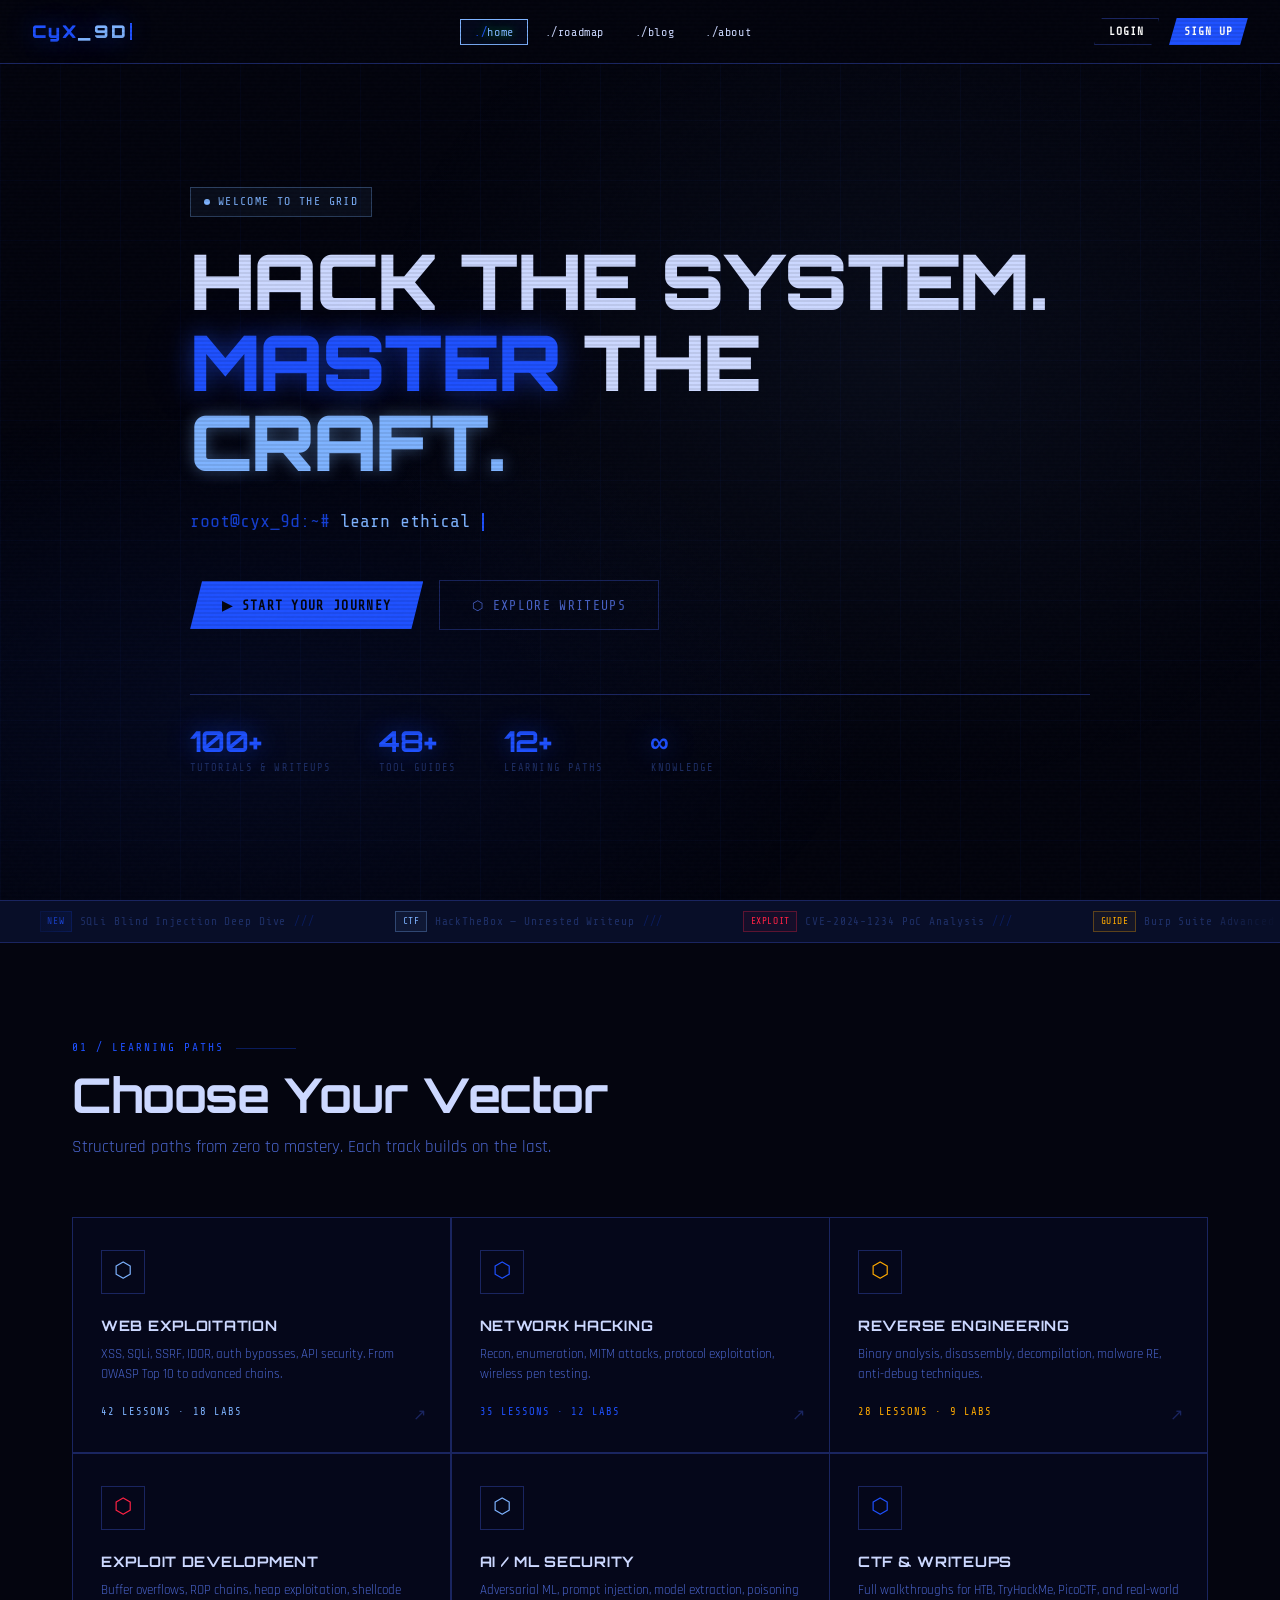
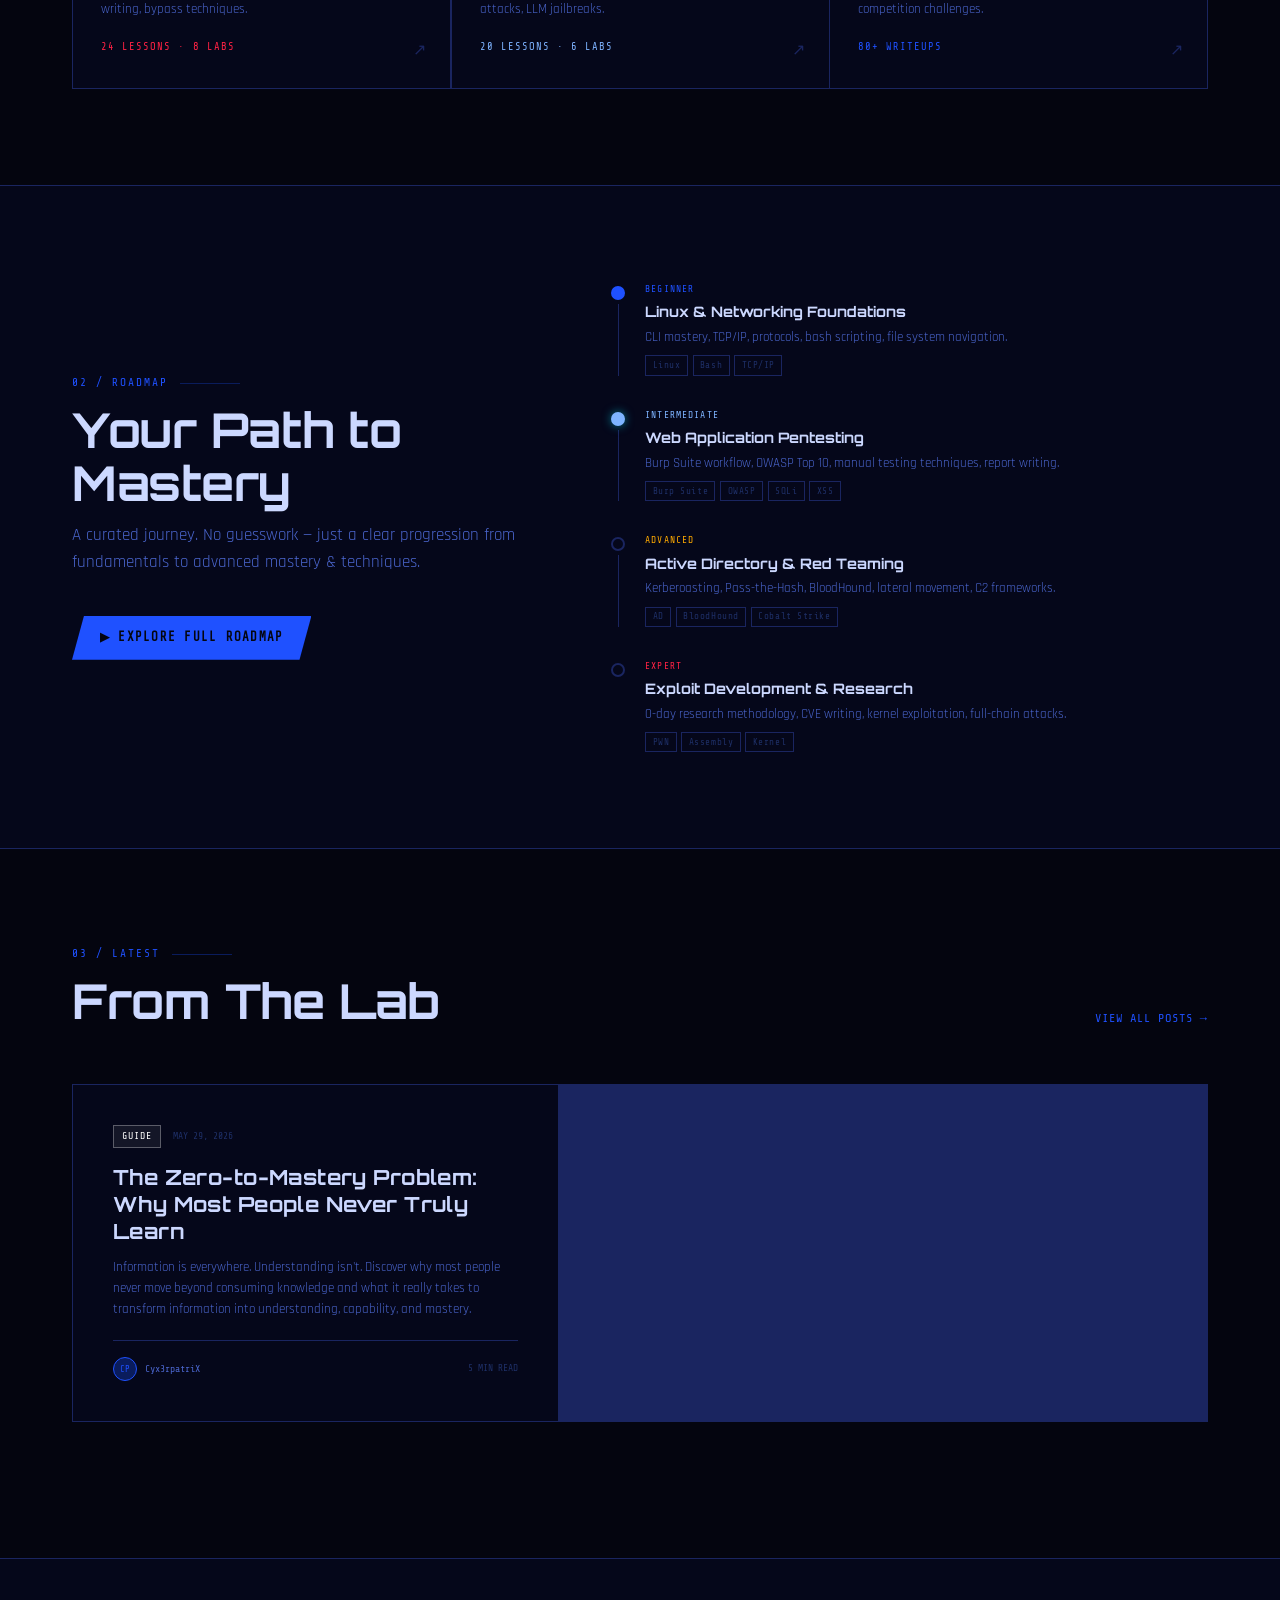
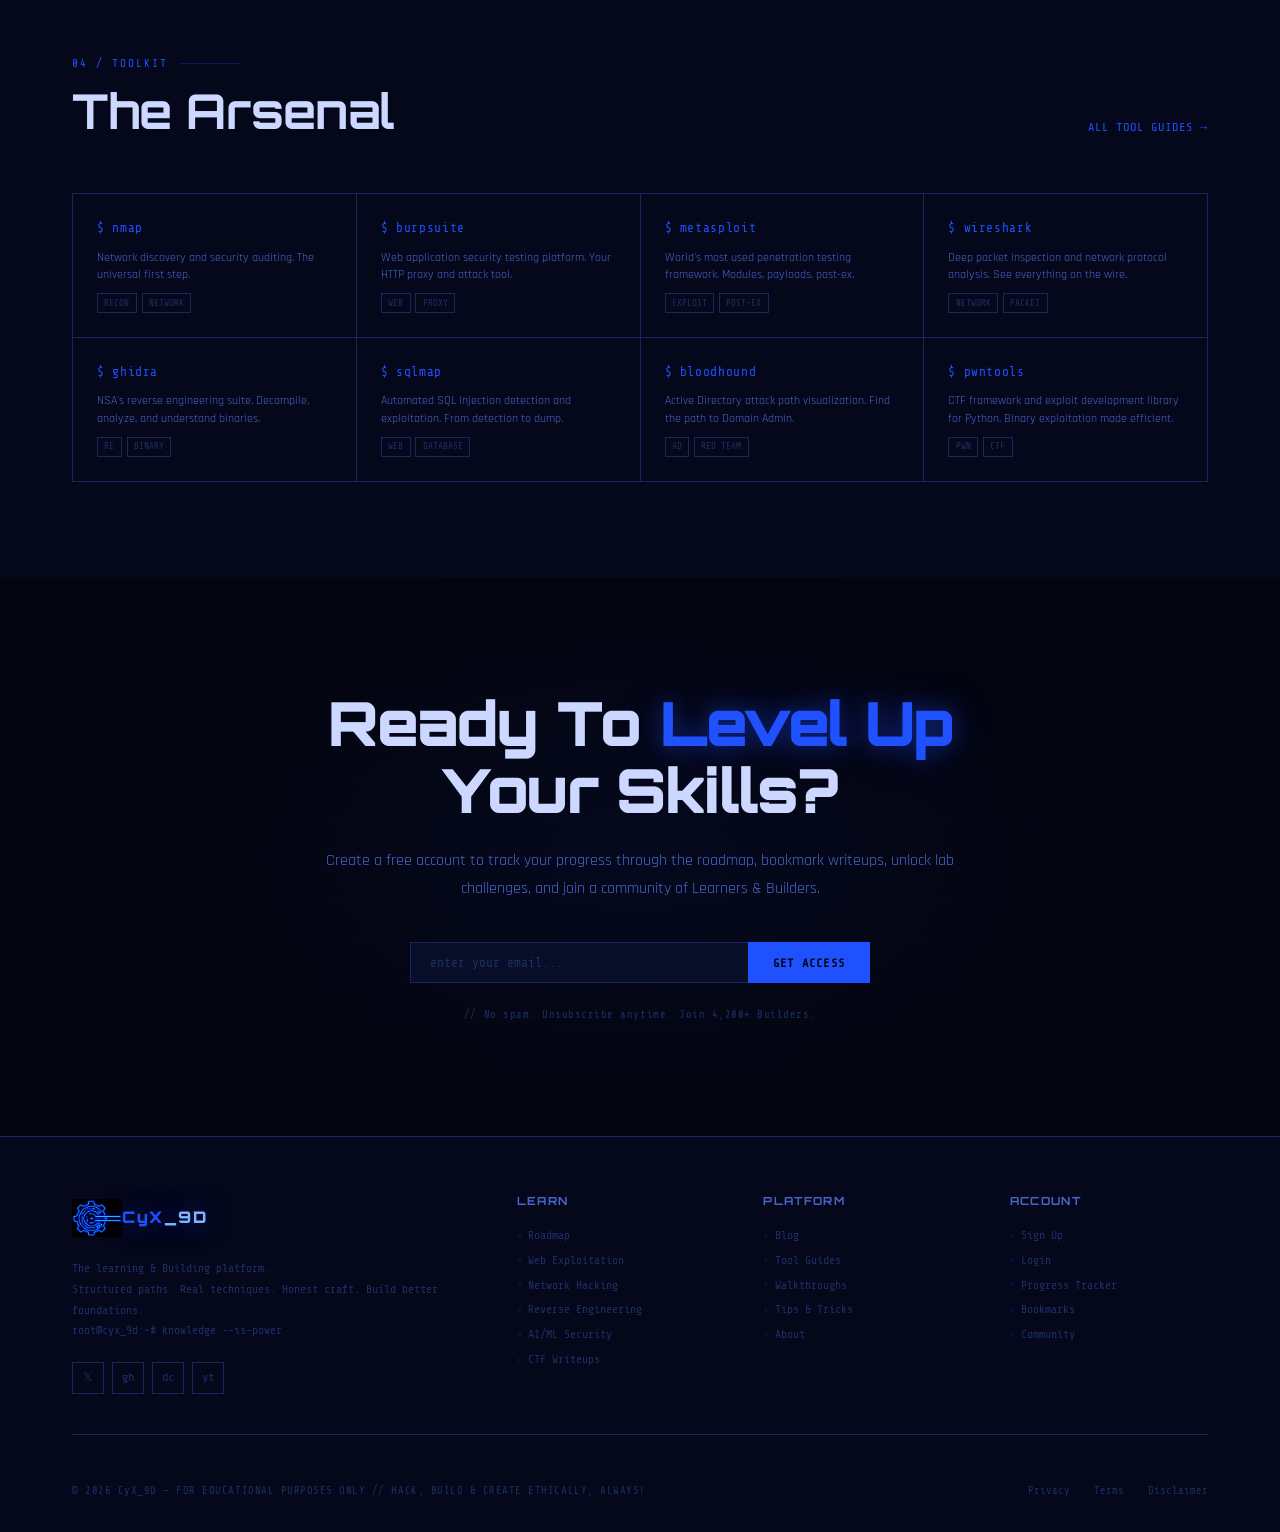
==== commit 7bfc3b76: "Update index.html" ====
--- a/index.html
+++ b/index.html
@@ -3,11 +3,11 @@
 <head>
   <meta charset="UTF-8" />
   <meta name="viewport" content="width=device-width, initial-scale=1.0">
-  <meta name="description" content="CyXLab is a structured learning ecosystem for programming, cybersecurity, AI, science, engineering, mathematics, and technology.">
+  <meta name="description" content="Cyx_9D is a structured learning ecosystem for programming, cybersecurity, AI, science, engineering, mathematics, and technology.">
   <meta name="author" content="David Patrick (Cyx3rpatriX)">
   <meta name="robots" content="index, follow">
   <!-- BRAND / BROWSER -->
-  <meta name="application-name" content="CyXLab">
+  <meta name="application-name" content="Cyx_9D">
   <meta name="theme-color" content="#1F51FF">
   <!-- CANONICAL URL -->
   <link rel="canonical" href="https://cyx3rpatrix.github.io/">
@@ -290,6 +290,7 @@
         transform: translateY(-50%);
         width: 480px;
         background: var(--surf);
+        display: none;
         border: 1px solid var(--bdr);
         border-top: none;
         opacity: 0;
@@ -1147,7 +1148,7 @@
     <!-- ─────── NAVBAR ─────── -->
     <nav id="navbar">
         <a href="#hero" class="logo">
-            <img src="./assets/images/logo.png" style="width: 50px; height: 50px;" alt="">
+            <!-- <img src="./assets/images/logo.png" style="width: 50px; height: 50px;" alt=""> -->
             <span class="logo-bracket"></span>CyX<span style="color:var(--acc)">_9D</span><span class="logo-bracket"></span>
             <span class="bl"></span>
         </a>
@@ -1176,11 +1177,11 @@
             <div class="hero-content">
                 <div class="hero-tag">
                     <span class="dot"></span>
-                    WELCOME TO THE GRID
+                    WELCOME TO THE GRID <!-- Turn the WELCOME to display different languages-->
                 </div>
                 <h1 class="hero-headline glitch" data-text="HACK THE SYSTEM. MASTER THE CRAFT."><span id="hero-changing-text">HACK THE SYSTEM.</span><br><span class="accent-green">MASTER</span> THE <span class="accent-cyan">CRAFT.</span></h1>
                 <p class="hero-typewriter">
-                    <span class="prefix">root@cyx_9d:~$ </span>
+                    <span class="prefix">root@cyx_9d:~# </span>
                     <span id="typewriter-text"></span>
                     <span class="cursor-char"></span>
                 </p>
@@ -1198,11 +1199,11 @@
                         <div class="stat-label">Tutorials &amp; Writeups</div>
                     </div>
                     <div class="stat-item">
-                        <div class="stat-value">48</div>
+                        <div class="stat-value">48+</div>
                         <div class="stat-label">Tool Guides</div>
                     </div>
                     <div class="stat-item">
-                        <div class="stat-value">12</div>
+                        <div class="stat-value">12+</div>
                         <div class="stat-label">Learning Paths</div>
                     </div>
                     <div class="stat-item">
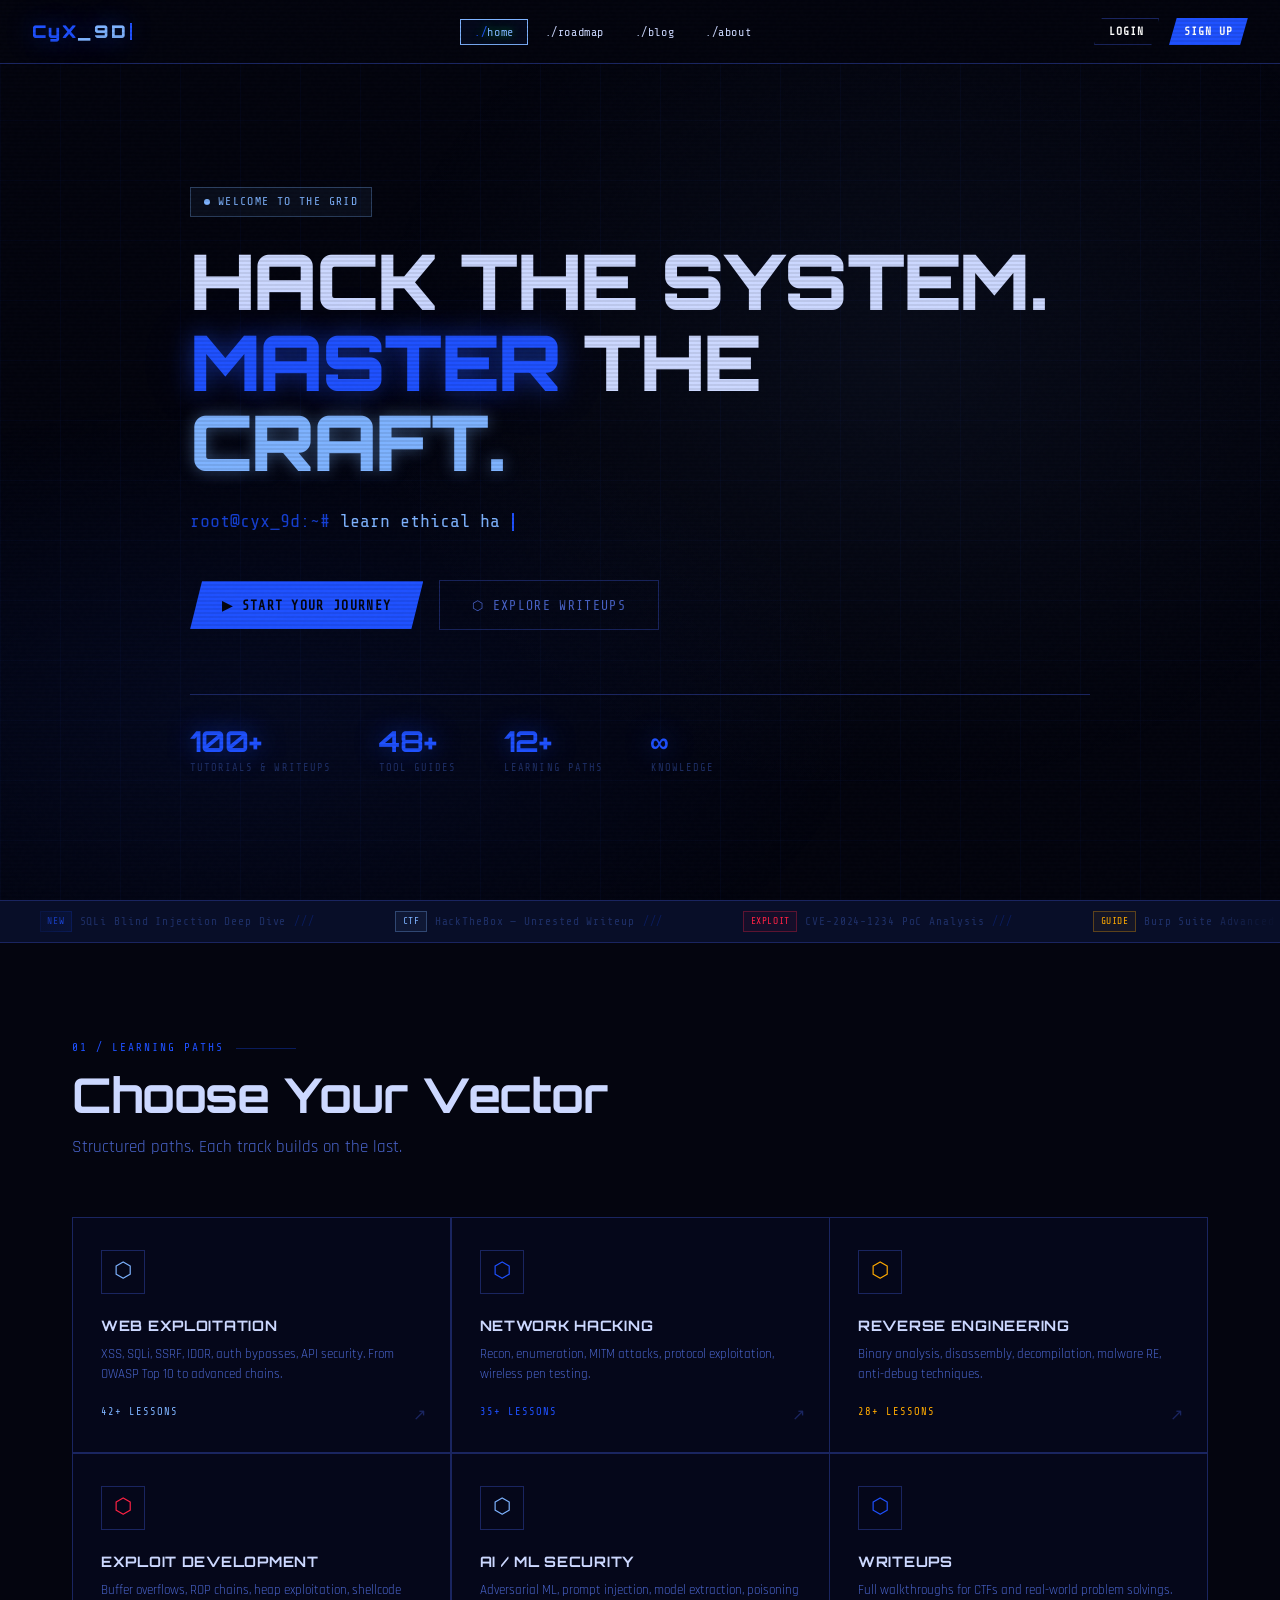
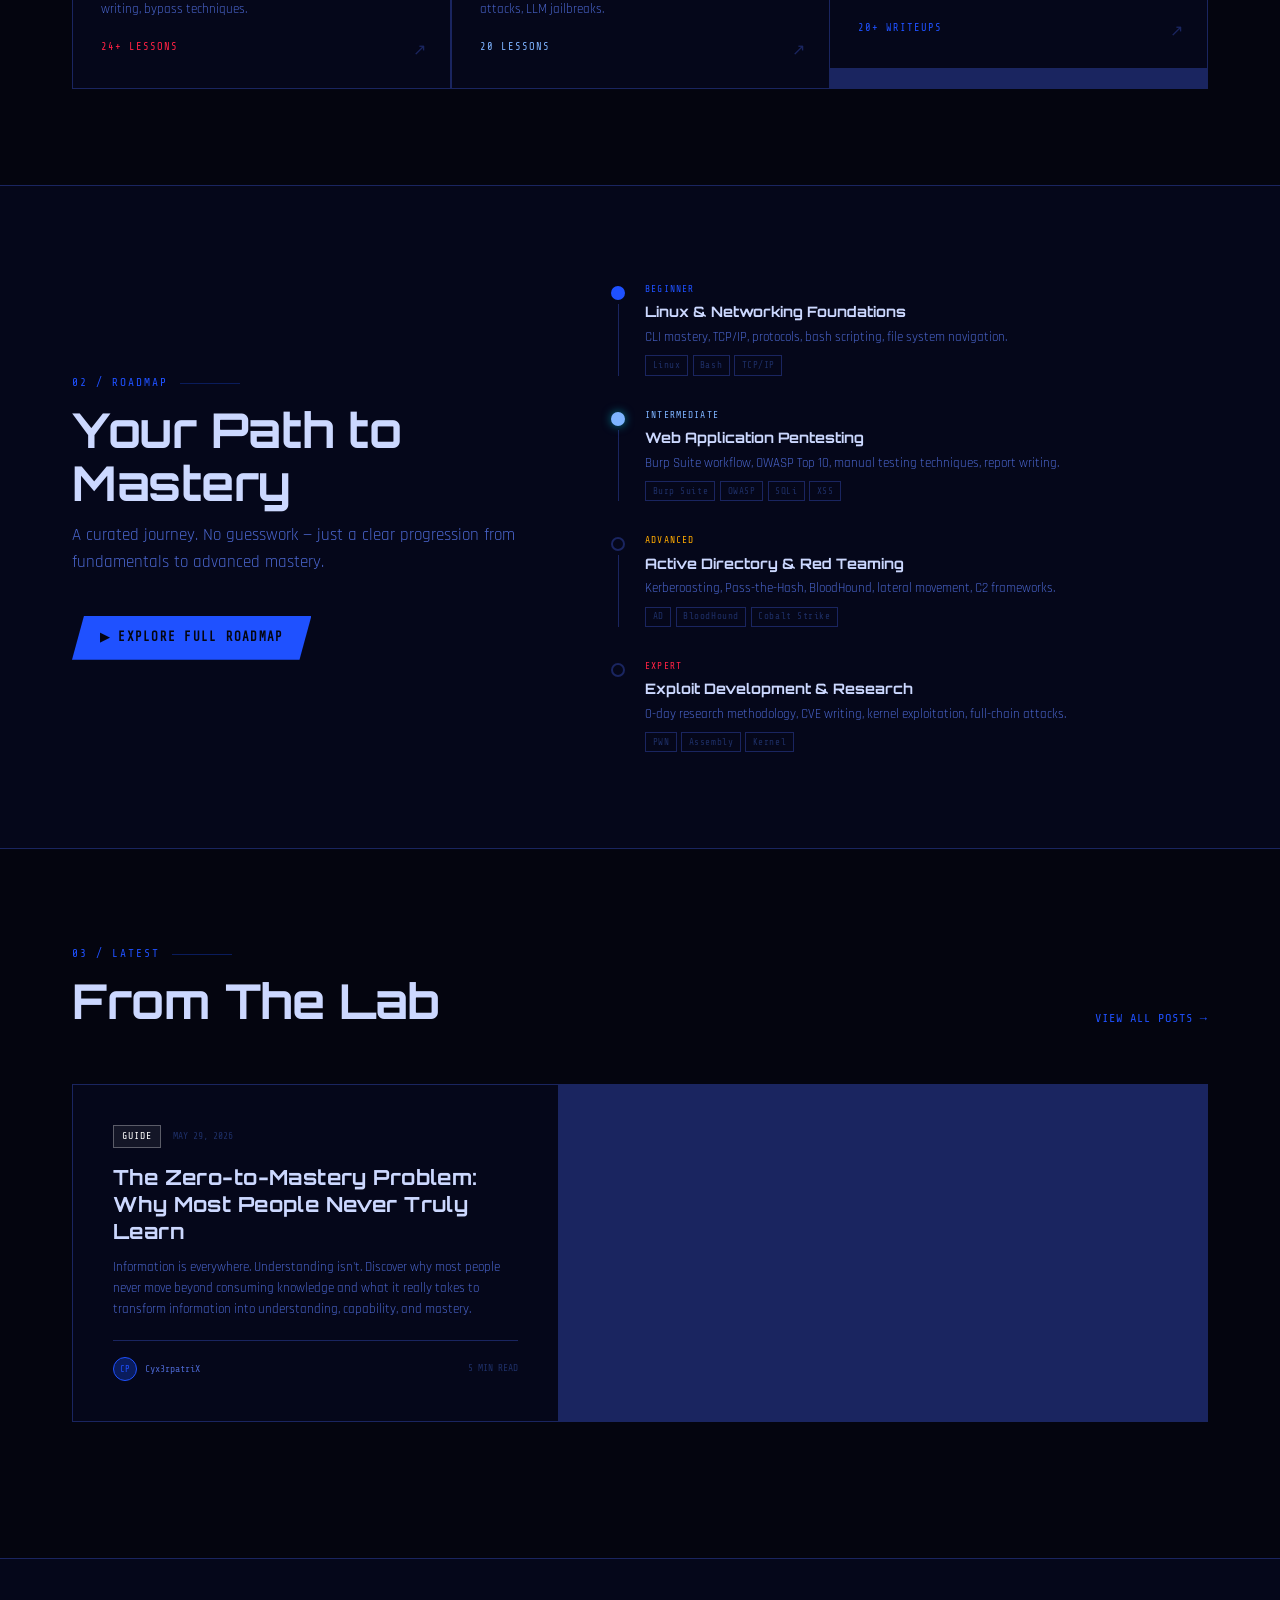
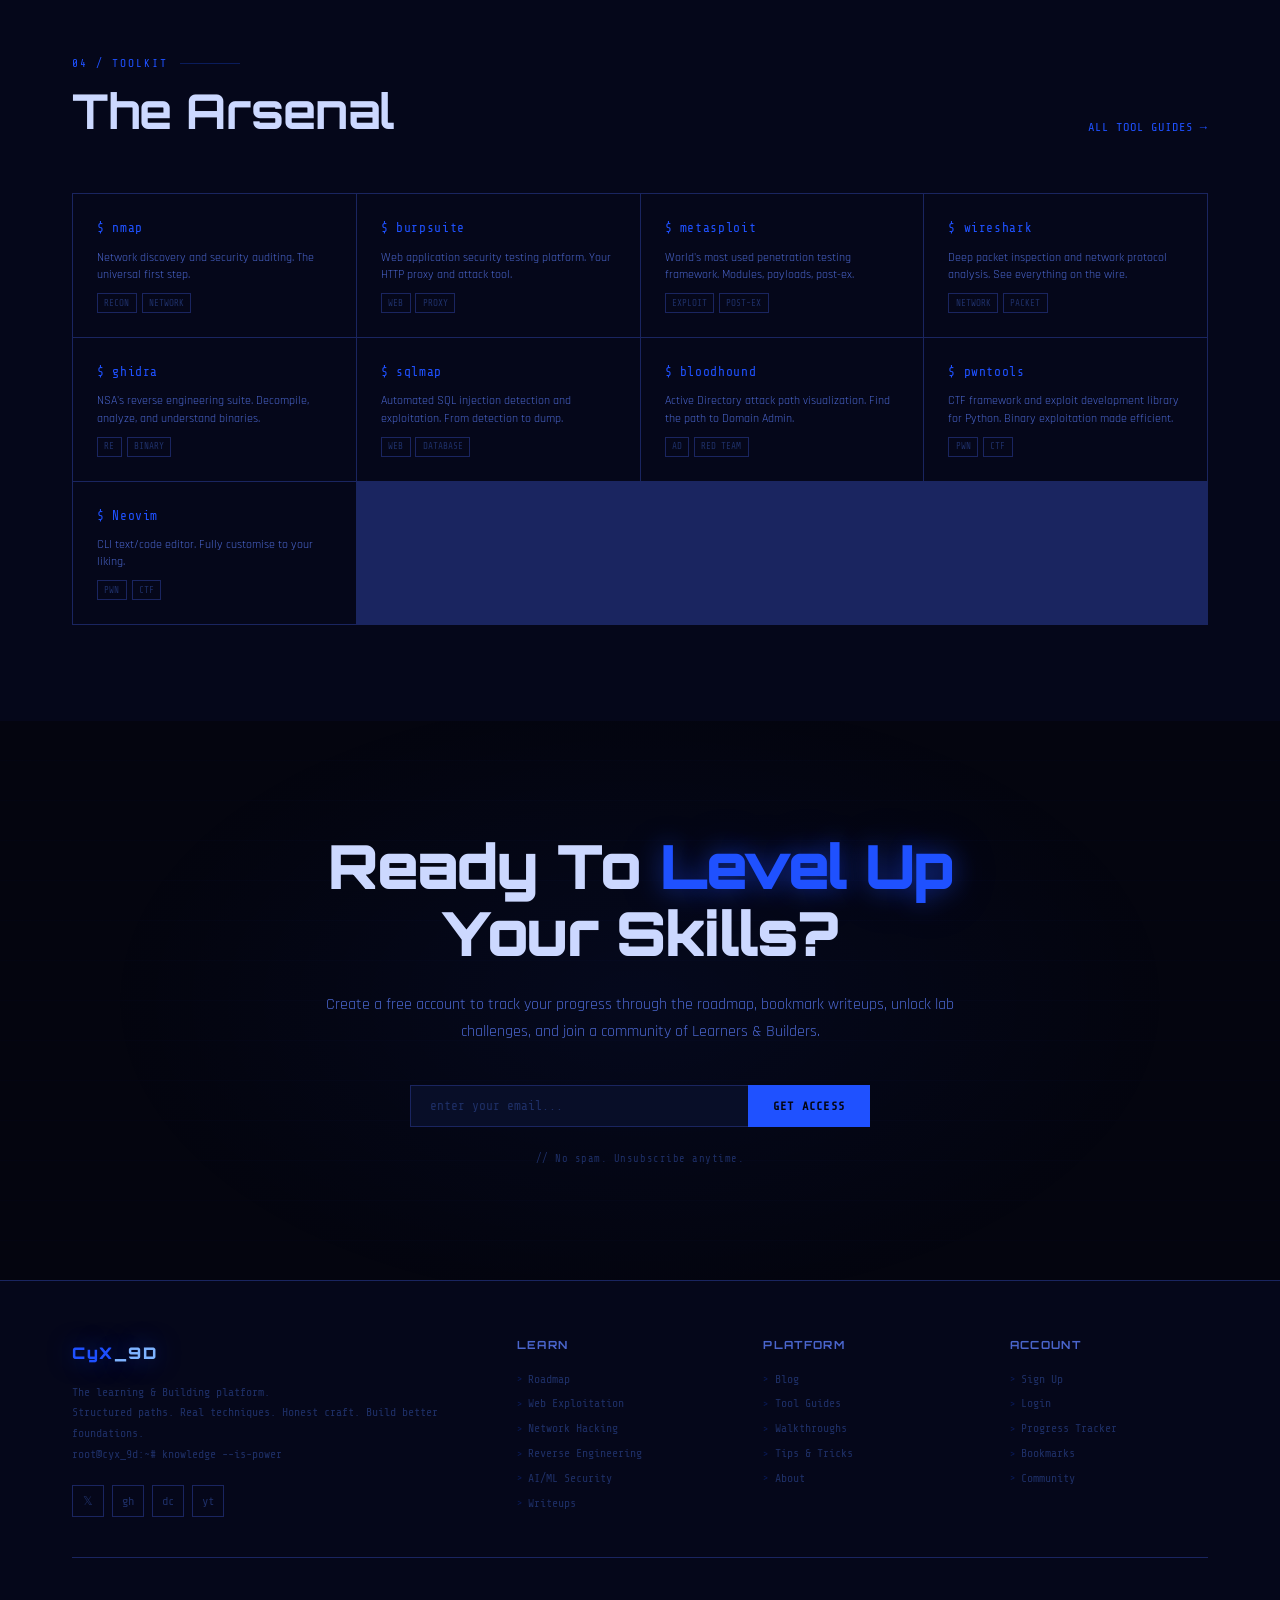
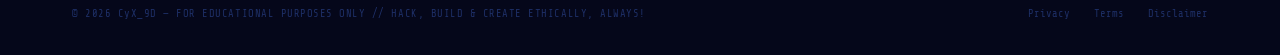
==== commit c571c08e: "Update index.html" ====
--- a/index.html
+++ b/index.html
@@ -1268,7 +1268,7 @@
             <div class="sec-header reveal">
                 <div class="sec-tag">01 / LEARNING PATHS</div>
                 <h2 class="sec-title">Choose Your Vector</h2>
-                <p class="sec-sub">Structured paths from zero to mastery. Each track builds on the last.</p>
+                <p class="sec-sub">Structured paths. Each track builds on the last.</p>
             </div>
             <div class="categories-grid reveal">
               <a href="#">
@@ -1276,7 +1276,7 @@
                     <div class="cat-icon">⬡</div>
                     <div class="cat-title">WEB EXPLOITATION</div>
                     <div class="cat-desc">XSS, SQLi, SSRF, IDOR, auth bypasses, API security. From OWASP Top 10 to advanced chains.</div>
-                    <div class="cat-count">42 LESSONS · 18 LABS</div>
+                    <div class="cat-count">42+ LESSONS</div>
                     <div class="cat-arrow">↗</div>
                 </div>
               </a>
@@ -1285,7 +1285,7 @@
                     <div class="cat-icon">⬡</div>
                     <div class="cat-title">NETWORK HACKING</div>
                     <div class="cat-desc">Recon, enumeration, MITM attacks, protocol exploitation, wireless pen testing.</div>
-                    <div class="cat-count">35 LESSONS · 12 LABS</div>
+                    <div class="cat-count">35+ LESSONS</div>
                     <div class="cat-arrow">↗</div>
                 </div>
               </a>
@@ -1294,7 +1294,7 @@
                     <div class="cat-icon">⬡</div>
                     <div class="cat-title">REVERSE ENGINEERING</div>
                     <div class="cat-desc">Binary analysis, disassembly, decompilation, malware RE, anti-debug techniques.</div>
-                    <div class="cat-count">28 LESSONS · 9 LABS</div>
+                    <div class="cat-count">28+ LESSONS</div>
                     <div class="cat-arrow">↗</div>
                 </div>
               </a>
@@ -1303,7 +1303,7 @@
                     <div class="cat-icon">⬡</div>
                     <div class="cat-title">EXPLOIT DEVELOPMENT</div>
                     <div class="cat-desc">Buffer overflows, ROP chains, heap exploitation, shellcode writing, bypass techniques.</div>
-                    <div class="cat-count">24 LESSONS · 8 LABS</div>
+                    <div class="cat-count">24+ LESSONS</div>
                     <div class="cat-arrow">↗</div>
                 </div>
               </a>
@@ -1312,16 +1312,16 @@
                     <div class="cat-icon">⬡</div>
                     <div class="cat-title">AI / ML SECURITY</div>
                     <div class="cat-desc">Adversarial ML, prompt injection, model extraction, poisoning attacks, LLM jailbreaks.</div>
-                    <div class="cat-count">20 LESSONS · 6 LABS</div>
+                    <div class="cat-count">20 LESSONS</div>
                     <div class="cat-arrow">↗</div>
                 </div>
               </a>
               <a href="#">
                 <div class="cat-card" style="--cat-accent:var(--blue);--cat-glow:rgba(31,81,255,0.06)">
                     <div class="cat-icon">⬡</div>
-                    <div class="cat-title">CTF &amp; WRITEUPS</div>
-                    <div class="cat-desc">Full walkthroughs for HTB, TryHackMe, PicoCTF, and real-world competition challenges.</div>
-                    <div class="cat-count">80+ WRITEUPS</div>
+                    <div class="cat-title">WRITEUPS</div>
+                    <div class="cat-desc">Full walkthroughs for CTFs and real-world problem solvings.</div>
+                    <div class="cat-count">20+ WRITEUPS</div>
                     <div class="cat-arrow">↗</div>
                 </div>
               </a>
@@ -1337,7 +1337,7 @@
                     <div class="sec-header" style="margin-bottom:2.5rem">
                         <div class="sec-tag">02 / ROADMAP</div>
                         <h2 class="sec-title">Your Path to<br>Mastery</h2>
-                        <p class="sec-sub">A curated journey. No guesswork — just a clear progression from fundamentals to advanced mastery &amp; techniques.</p>
+                        <p class="sec-sub">A curated journey. No guesswork — just a clear progression from fundamentals to advanced mastery.</p>
                     </div>
                     <a href="./roadmap/" class="btn-cta" style="font-size:0.78rem;padding:0.75rem 1.75rem">
           ▶ EXPLORE FULL ROADMAP
@@ -1503,6 +1503,11 @@
                     <div class="tool-desc">CTF framework and exploit development library for Python. Binary exploitation made efficient.</div>
                     <div class="tool-tags"><span class="tool-tag">PWN</span><span class="tool-tag">CTF</span></div>
                 </div>
+                <div class="tool-card">
+                    <div class="tool-name">$ Neovim</div>
+                    <div class="tool-desc">CLI text/code editor. Fully customise to your liking.</div>
+                    <div class="tool-tags"><span class="tool-tag">PWN</span><span class="tool-tag">CTF</span></div>
+                </div>
             </div>
         </div>
     </section>
@@ -1523,7 +1528,7 @@
                     <input type="email" class="join-input" placeholder="enter your email..." />
                     <button class="join-btn">GET ACCESS</button>
                 </div>
-                <div class="join-note">// No spam. Unsubscribe anytime. Join 4,200+ Builders.</div>
+                <div class="join-note">// No spam. Unsubscribe anytime.</div>
             </div>
         </div>
     </section>
@@ -1534,7 +1539,7 @@
             <div class="footer-grid">
                 <div class="footer-brand">
                     <a href="index.html" class="logo">
-                        <img src="./assets/images/logo.png" style="width: 50px; height: 50px; object-fit: contain;" alt="">
+                        <!--<img src="./assets/images/logo.png" style="width: 50px; height: 50px; object-fit: contain;" alt="">-->
                         <span class="logo-bracket"></span>CyX<span style="color:var(--acc)">_9D</span><span class="logo-bracket"></span>
                     </a>
                     <p class="footer-tagline">
@@ -1543,7 +1548,7 @@
                         root@cyx_9d:~# knowledge --is-power
                     </p>
                     <div class="footer-socials">
-                        <a href="" class="social-btn" title="Twitter">𝕏</a>
+                        <a href="https://x.com/@cyx3rpatrix" class="social-btn" title="Twitter">𝕏</a>
                         <a href="https://github.com/Cyx3rpatriX" class="social-btn" title="GitHub">gh</a>
                         <a href="" class="social-btn" title="Discord">dc</a>
                         <a href="" class="social-btn" title="YouTube">yt</a>
@@ -1558,7 +1563,7 @@
                         <li><a href="#">Network Hacking</a></li>
                         <li><a href="#">Reverse Engineering</a></li>
                         <li><a href="#">AI/ML Security</a></li> 
-                        <li><a href="#">CTF Writeups</a></li>
+                        <li><a href="#">Writeups</a></li>
                     </ul>
                 </div>
                 
@@ -1610,7 +1615,7 @@
           "ENGINEER THE POSSIBLE.",
           "CREATE. EXPERIMENT. BUILD.",
           "EXPLORE THE UNKNOWN.",
-          "SOLVE HARD PROBLEMS.",
+          "SOLVE PROBLEMS.",
           "TURN KNOWLEDGE INTO SYSTEMS."
       ];
 
@@ -1639,7 +1644,6 @@
             'learn programming...',
             'learn information gathering...',
             'build your exploit development skills...',
-            'hack the box. pwn the lab. level up.',
         ];
     
         let pi = 0, ci = 0, deleting = false;
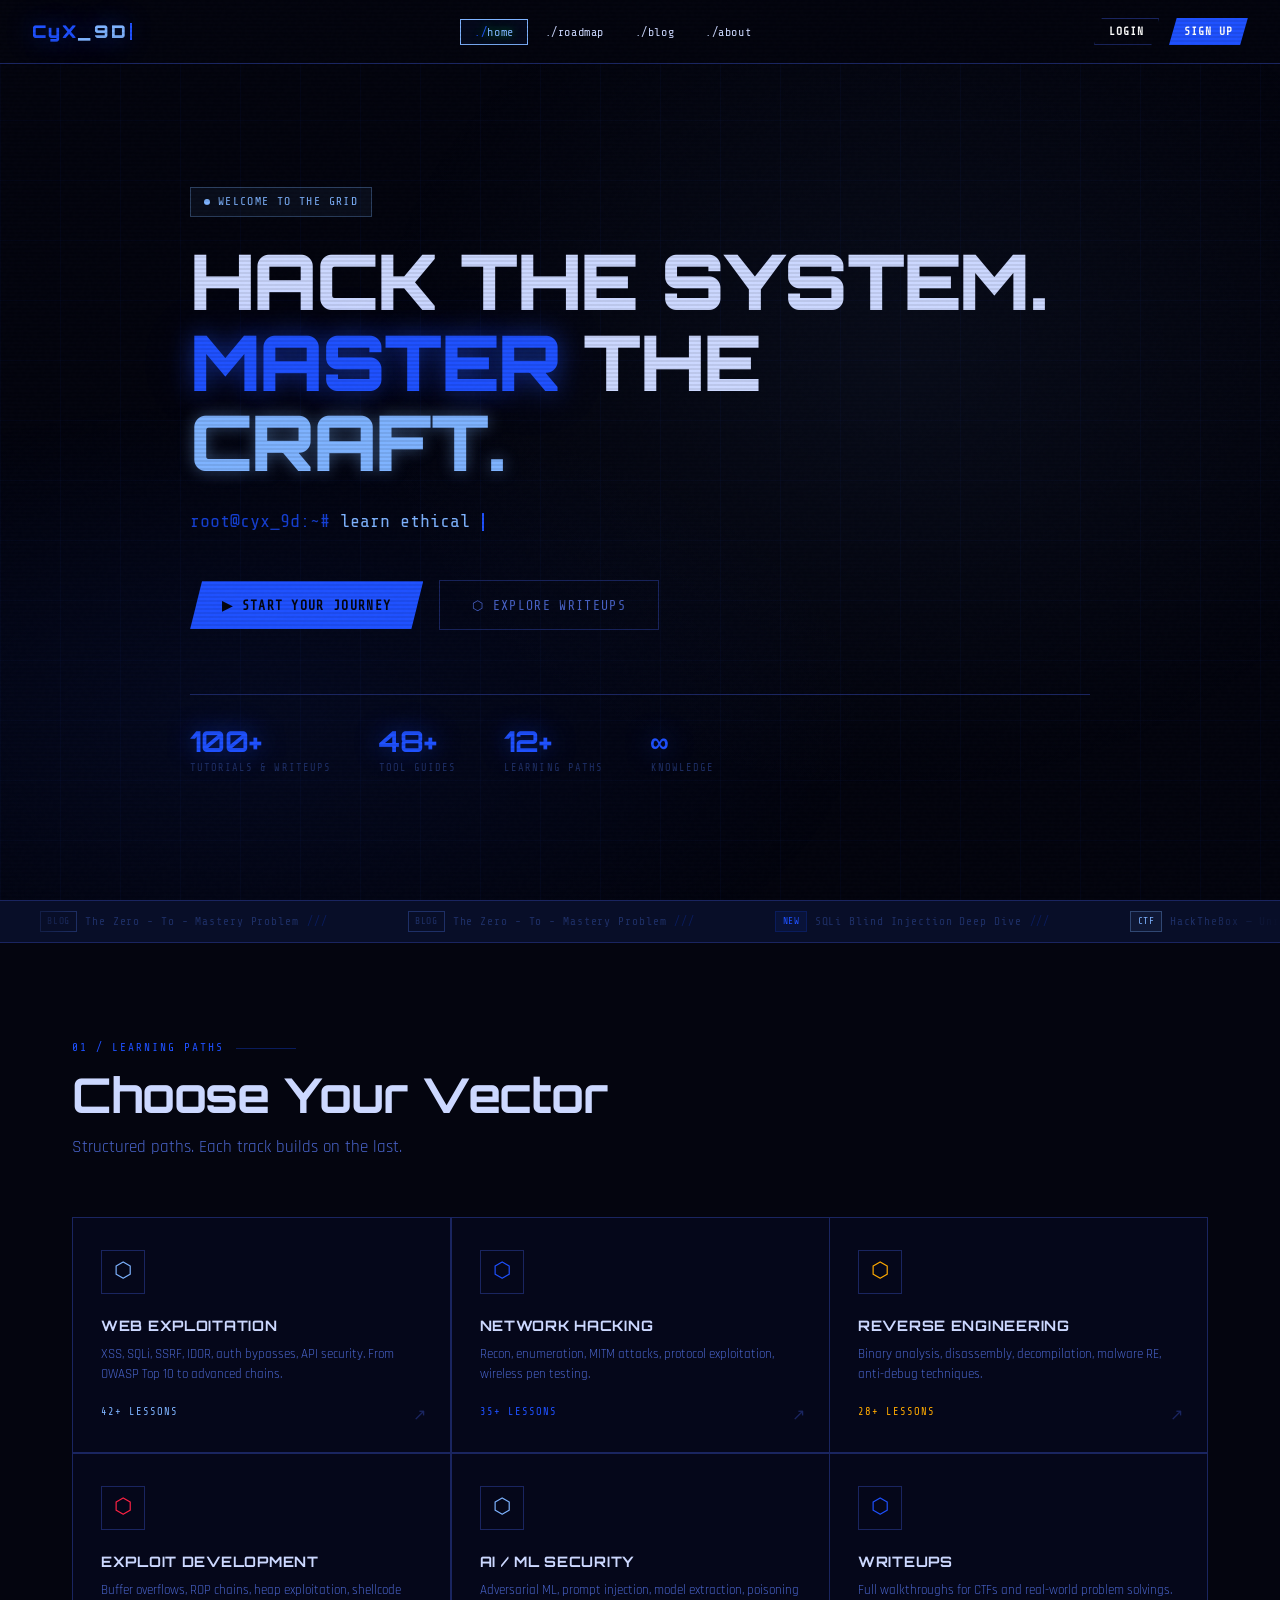
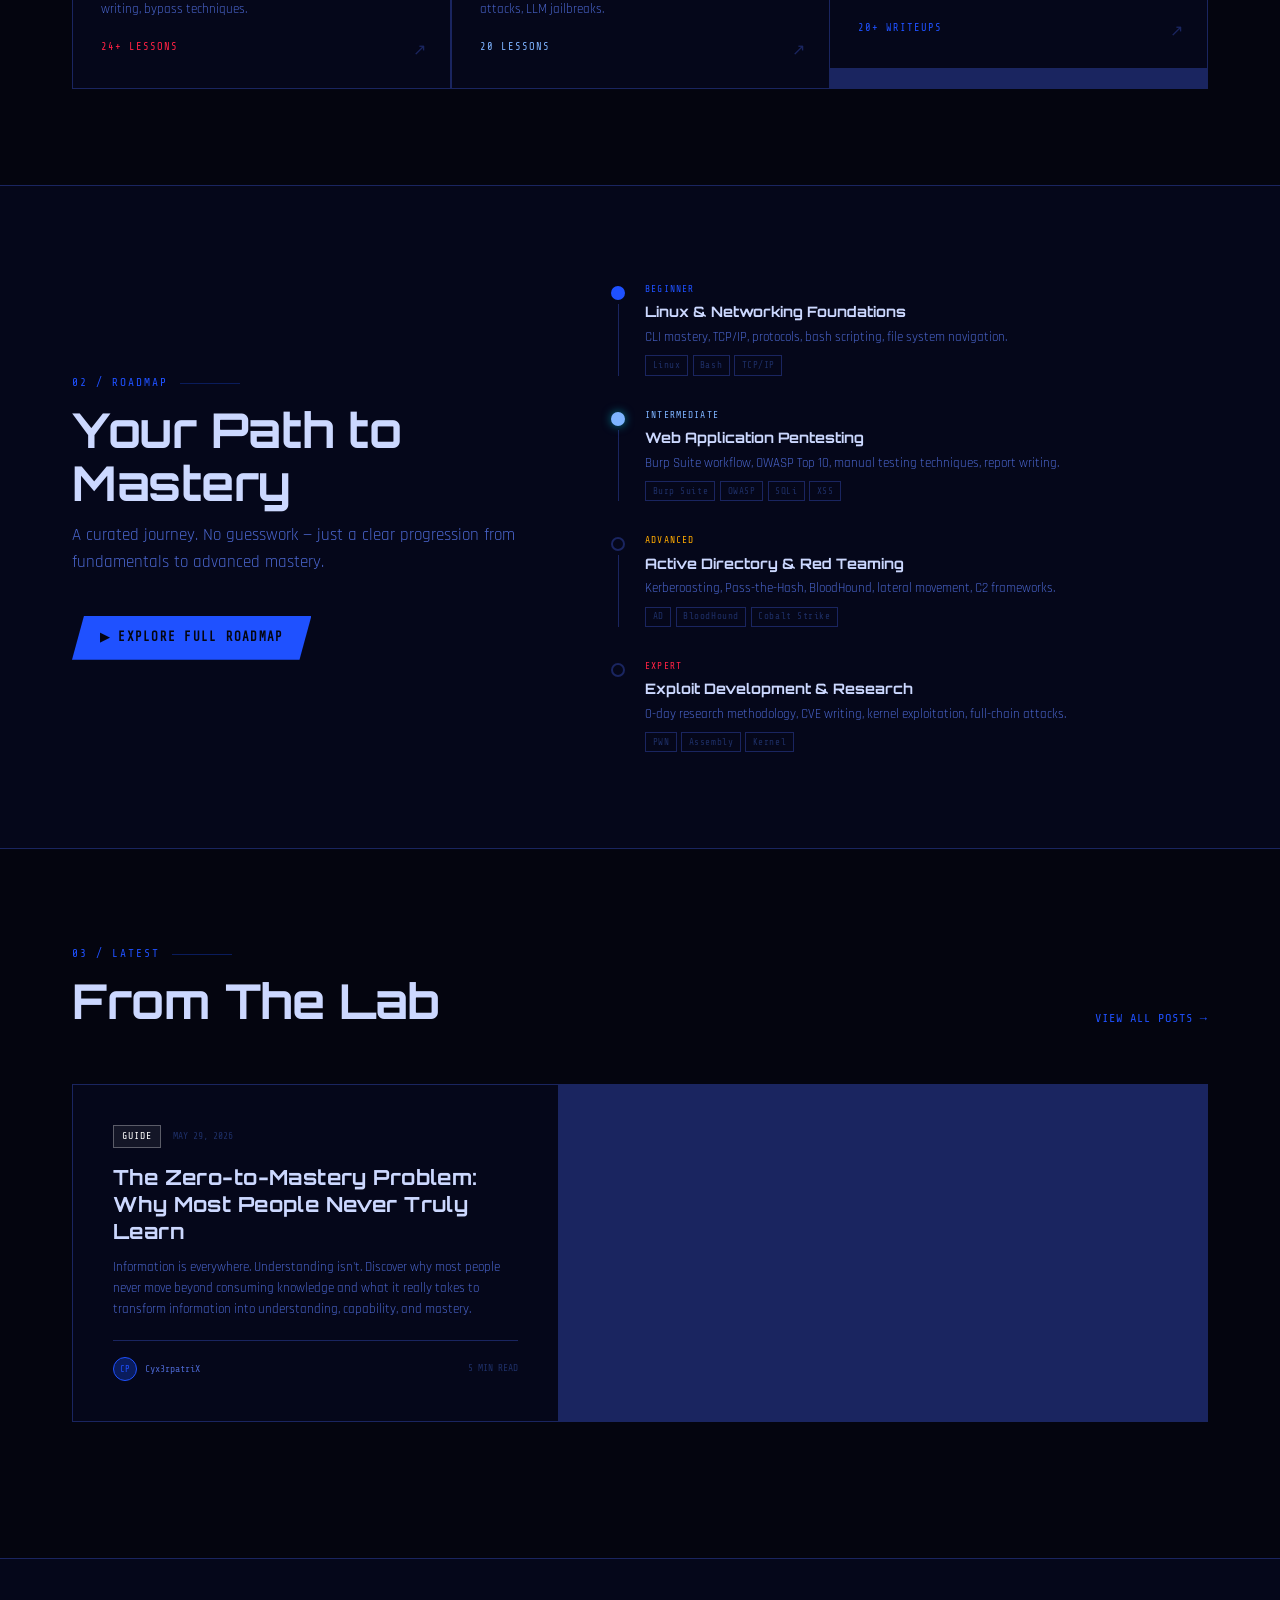
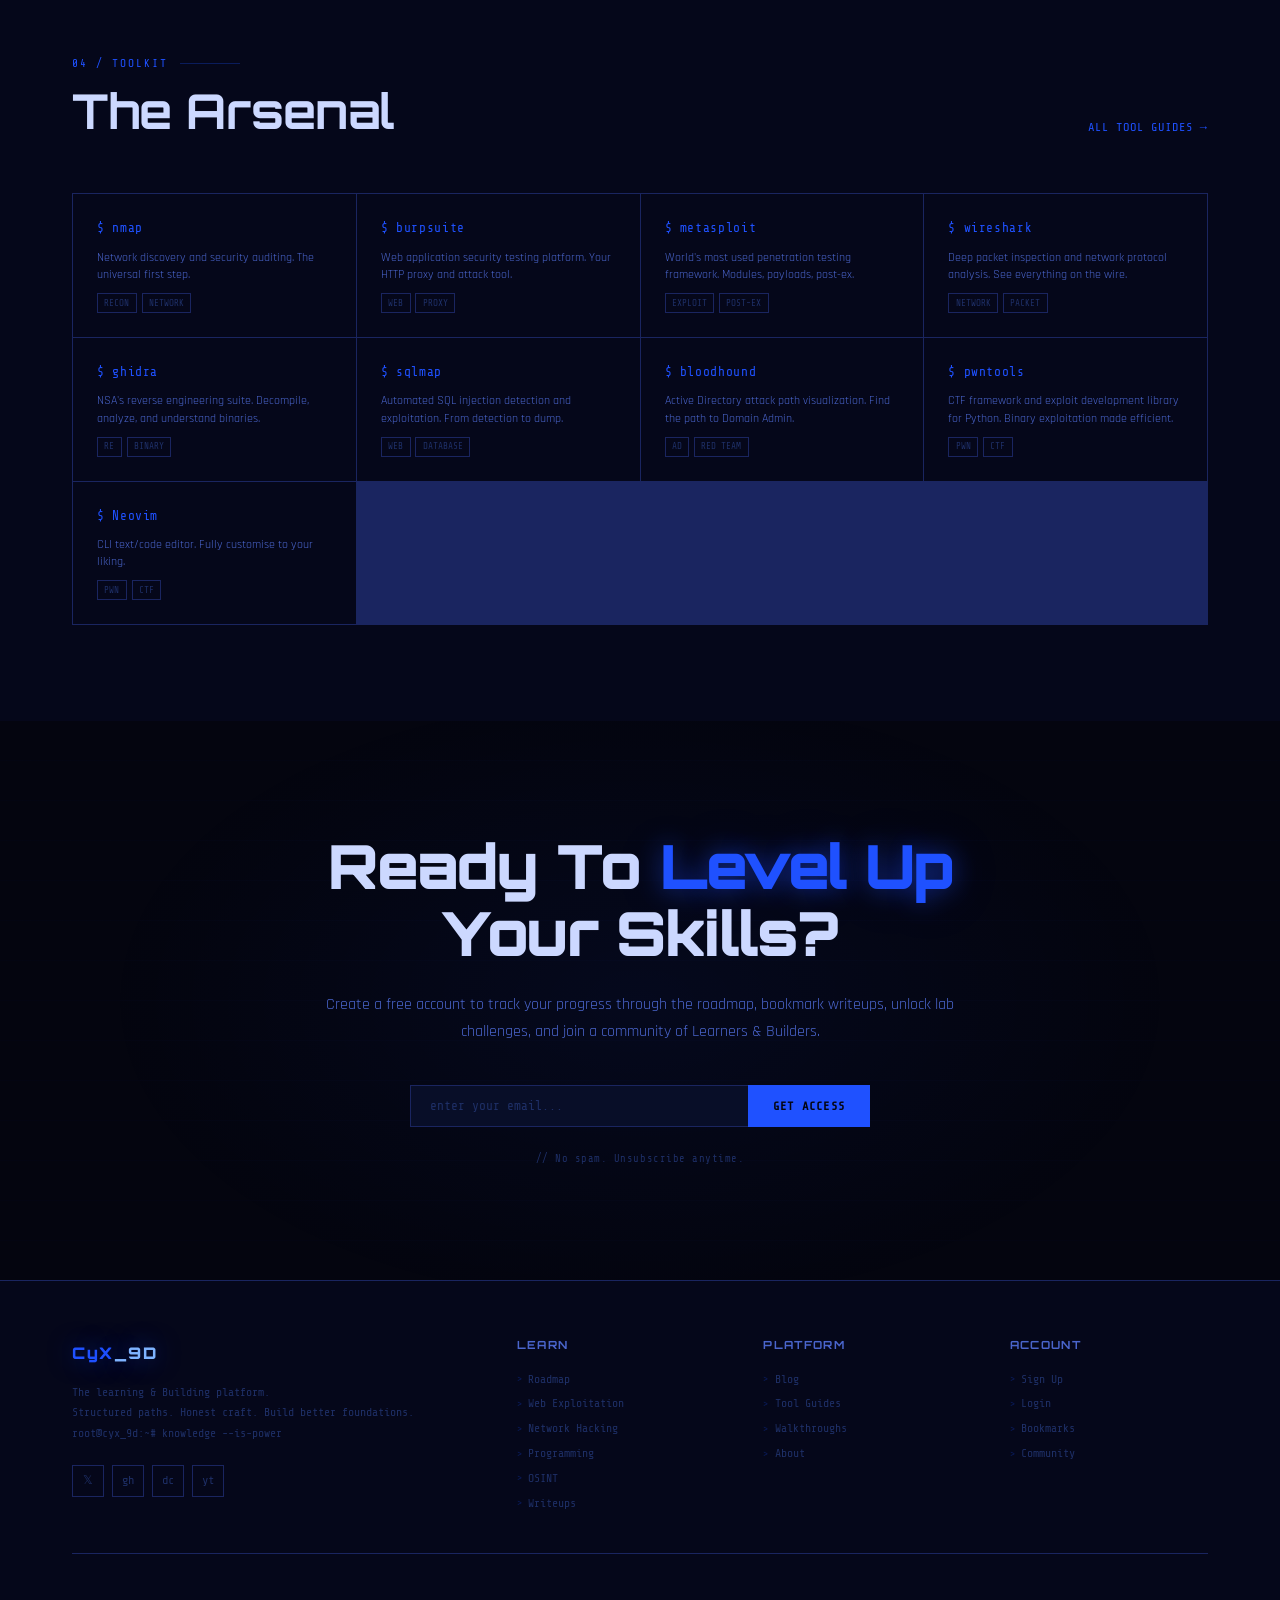
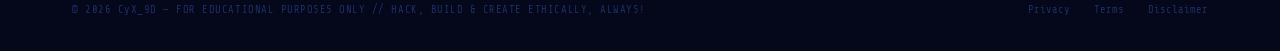
==== commit 0e33aac7: "Update index.html" ====
--- a/index.html
+++ b/index.html
@@ -1243,15 +1243,16 @@
     <div class="ticker-wrap">
         <div class="ticker-track">
             <!-- First copy -->
-            <div class="ticker-item"><span class="tag-badge green">NEW</span> SQLi Blind Injection Deep Dive <span class="ticker-sep">///</span></div>
-            <div class="ticker-item"><span class="tag-badge cyan">CTF</span> HackTheBox — Unrested Writeup <span class="ticker-sep">///</span></div>
+            <div class="ticker-item"><span class="tag-badge white">BLOG</span> The Zero - To - Mastery Problem<span class="ticker-sep">///</span></div>
+           <!-- <div class="ticker-item"><span class="tag-badge cyan">CTF</span> HackTheBox — Unrested Writeup <span class="ticker-sep">///</span></div>
             <div class="ticker-item"><span class="tag-badge red">EXPLOIT</span> CVE-2024-1234 PoC Analysis <span class="ticker-sep">///</span></div>
             <div class="ticker-item"><span class="tag-badge amber">GUIDE</span> Burp Suite Advanced Techniques <span class="ticker-sep">///</span></div>
             <div class="ticker-item"><span class="tag-badge green">BLOG</span> AI Fuzzing with LLM Agents <span class="ticker-sep">///</span></div>
             <div class="ticker-item"><span class="tag-badge cyan">TOOL</span> Metasploit Module Development <span class="ticker-sep">///</span></div>
             <div class="ticker-item"><span class="tag-badge red">WALKTHROUGH</span> Privilege Escalation — Linux <span class="ticker-sep">///</span></div>
-            <div class="ticker-item"><span class="tag-badge amber">CALCULUS</span> Gradient Descent for ML Hacking <span class="ticker-sep">///</span></div>
+            <div class="ticker-item"><span class="tag-badge amber">CALCULUS</span> Gradient Descent for ML Hacking <span class="ticker-sep">///</span></div>-->
             <!-- Duplicate for seamless loop -->
+            <div class="ticker-item"><span class="tag-badge white">BLOG</span> The Zero - To - Mastery Problem<span class="ticker-sep">///</span></div>
             <div class="ticker-item"><span class="tag-badge green">NEW</span> SQLi Blind Injection Deep Dive <span class="ticker-sep">///</span></div>
             <div class="ticker-item"><span class="tag-badge cyan">CTF</span> HackTheBox — Unrested Writeup <span class="ticker-sep">///</span></div>
             <div class="ticker-item"><span class="tag-badge red">EXPLOIT</span> CVE-2024-1234 PoC Analysis <span class="ticker-sep">///</span></div>
@@ -1544,7 +1545,7 @@
                     </a>
                     <p class="footer-tagline">
                         The learning &amp; Building platform.<br>
-                        Structured paths. Real techniques. Honest craft. Build better foundations.<br>
+                        Structured paths. Honest craft. Build better foundations.<br>
                         root@cyx_9d:~# knowledge --is-power
                     </p>
                     <div class="footer-socials">
@@ -1561,8 +1562,8 @@
                         <li><a href="/roadmap/">Roadmap</a></li>
                         <li><a href="#">Web Exploitation</a></li>
                         <li><a href="#">Network Hacking</a></li>
-                        <li><a href="#">Reverse Engineering</a></li>
-                        <li><a href="#">AI/ML Security</a></li> 
+                        <li><a href="#">Programming</a></li>
+                        <li><a href="#">OSINT</a></li> 
                         <li><a href="#">Writeups</a></li>
                     </ul>
                 </div>
@@ -1574,7 +1575,6 @@
                         <li><a href="/blog/">Blog</a></li>
                         <li><a href="#">Tool Guides</a></li>
                         <li><a href="#">Walkthroughs</a></li>
-                        <li><a href="#">Tips &amp; Tricks</a></li>
                         <li><a href="/about/">About</a></li>
                     </ul>
                 </div>
@@ -1584,7 +1584,6 @@
                     <ul class="footer-links">
                         <li><a href="#">Sign Up</a></li>
                         <li><a href="#">Login</a></li>
-                        <li><a href="#">Progress Tracker</a></li>
                         <li><a href="#">Bookmarks</a></li>
                         <li><a href="#">Community</a></li>                                            
                     </ul>
@@ -1611,7 +1610,7 @@
         const heroText = document.getElementById("hero-changing-text");
         const hero_phrases = [
           "HACK THE SYSTEM.",
-          "BUILD THE FUTURE.",
+          "ENGINEER THE FUTURE.",
           "ENGINEER THE POSSIBLE.",
           "CREATE. EXPERIMENT. BUILD.",
           "EXPLORE THE UNKNOWN.",
@@ -1637,8 +1636,9 @@
         /* ---- Typewriter ---- */
         const phrases = [
             'learn ethical hacking from scratch...',
-            'master web exploitation techniques...',
+            'learn web exploitation...',
             'understand reverse engineering...',
+            'learn database security...',
             'learn, create & build...',
             'learn IoT...',
             'learn programming...',
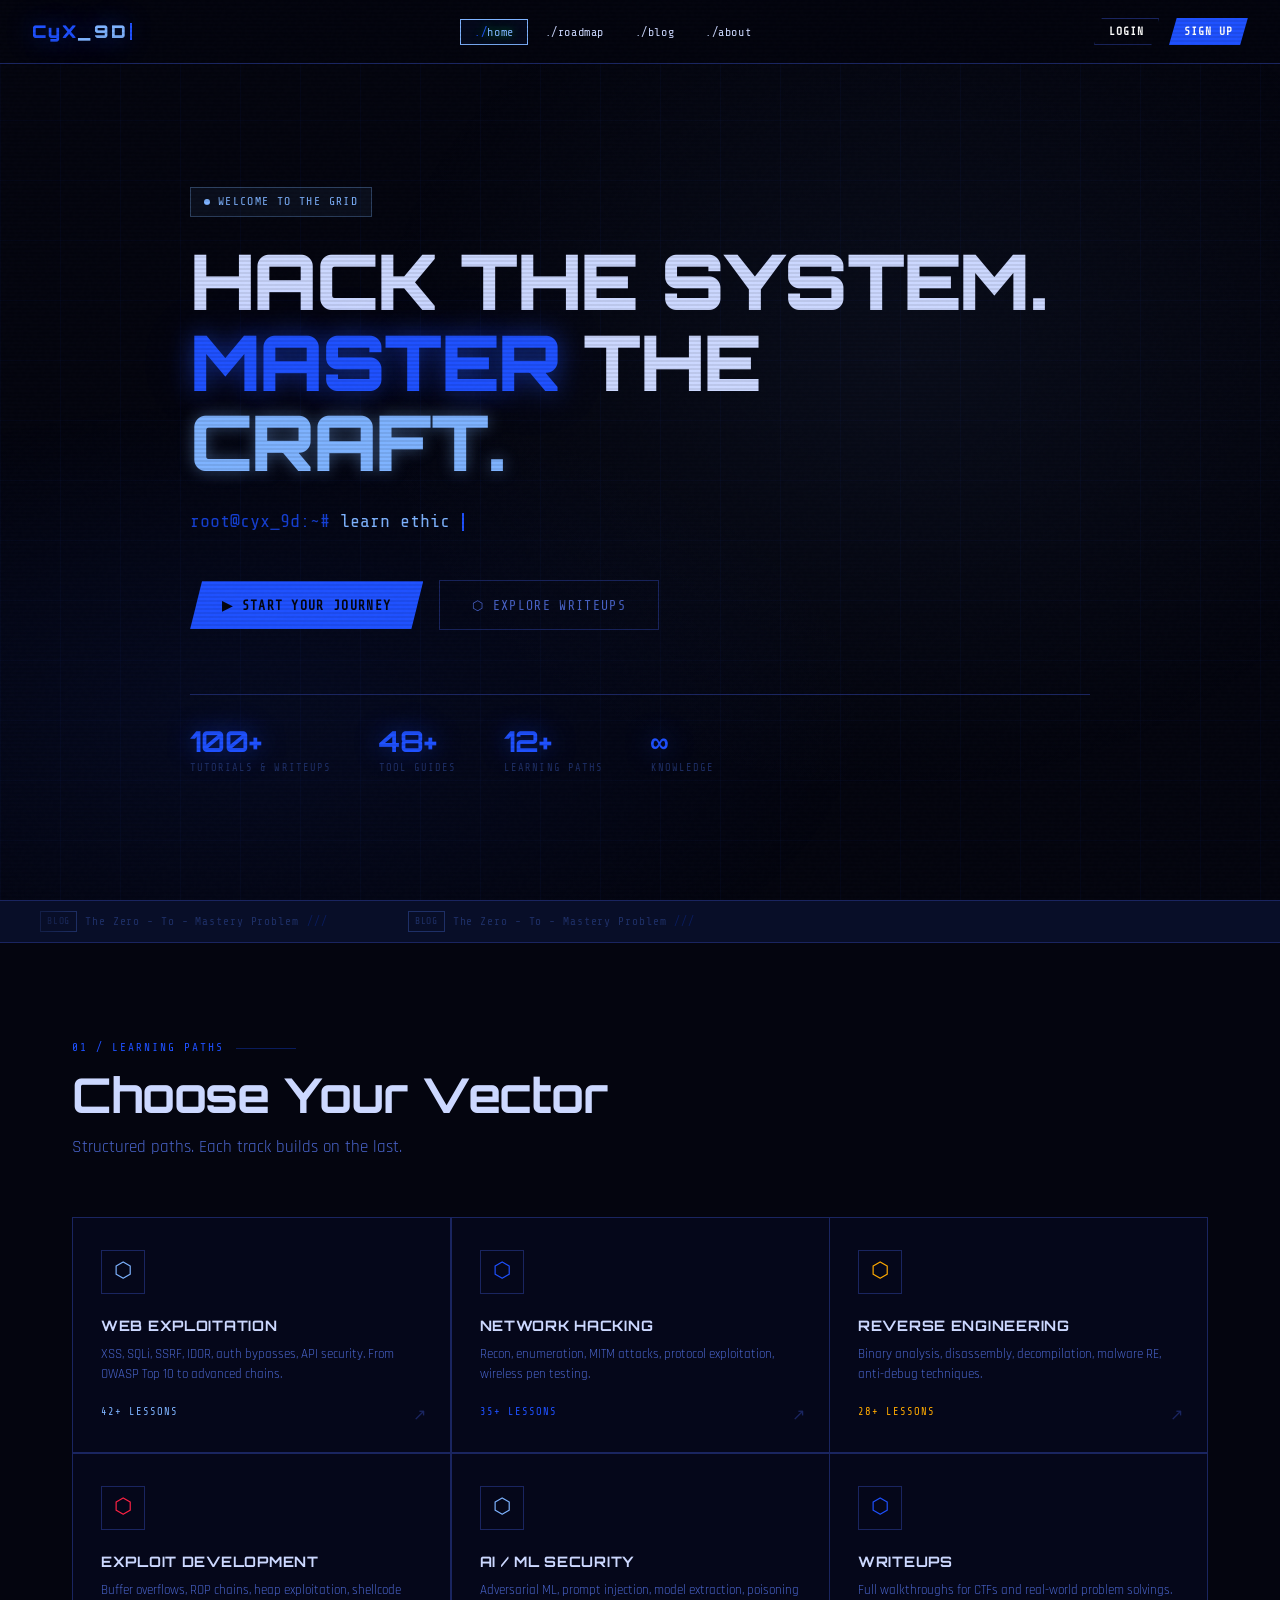
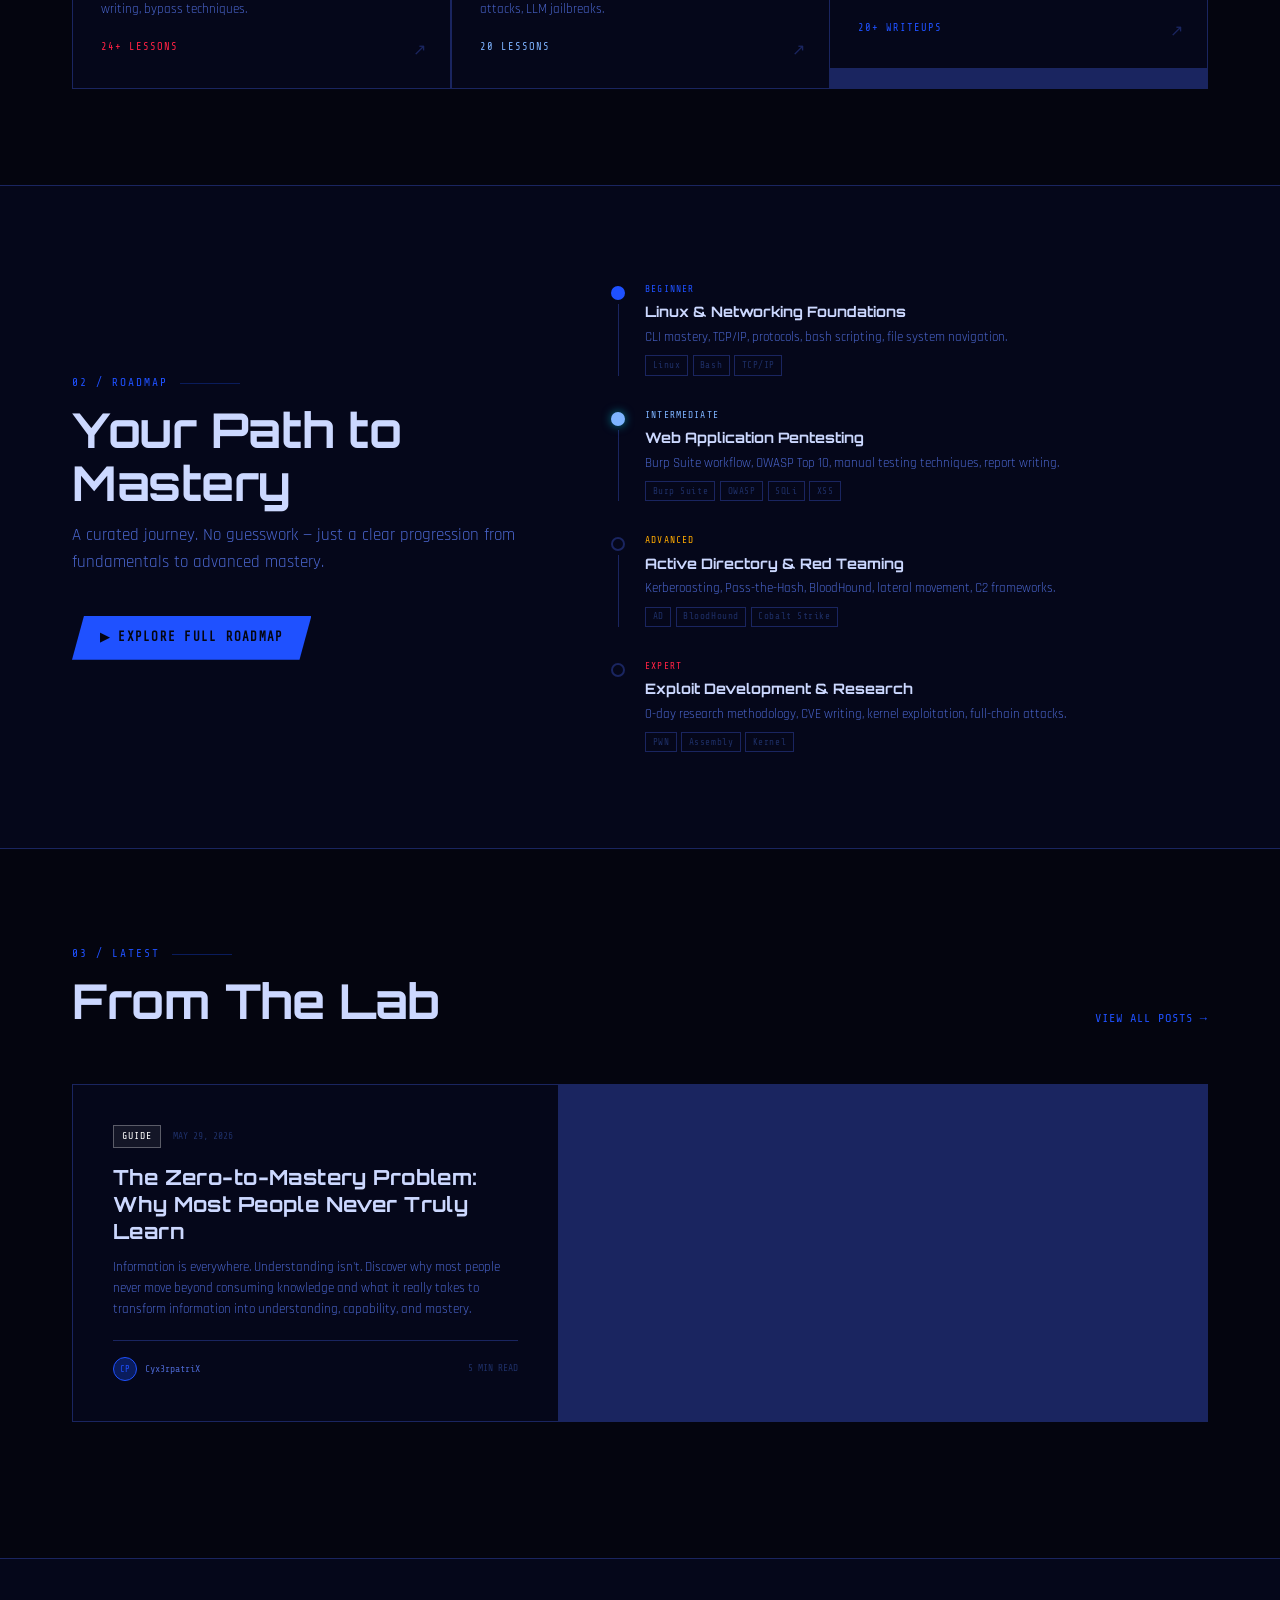
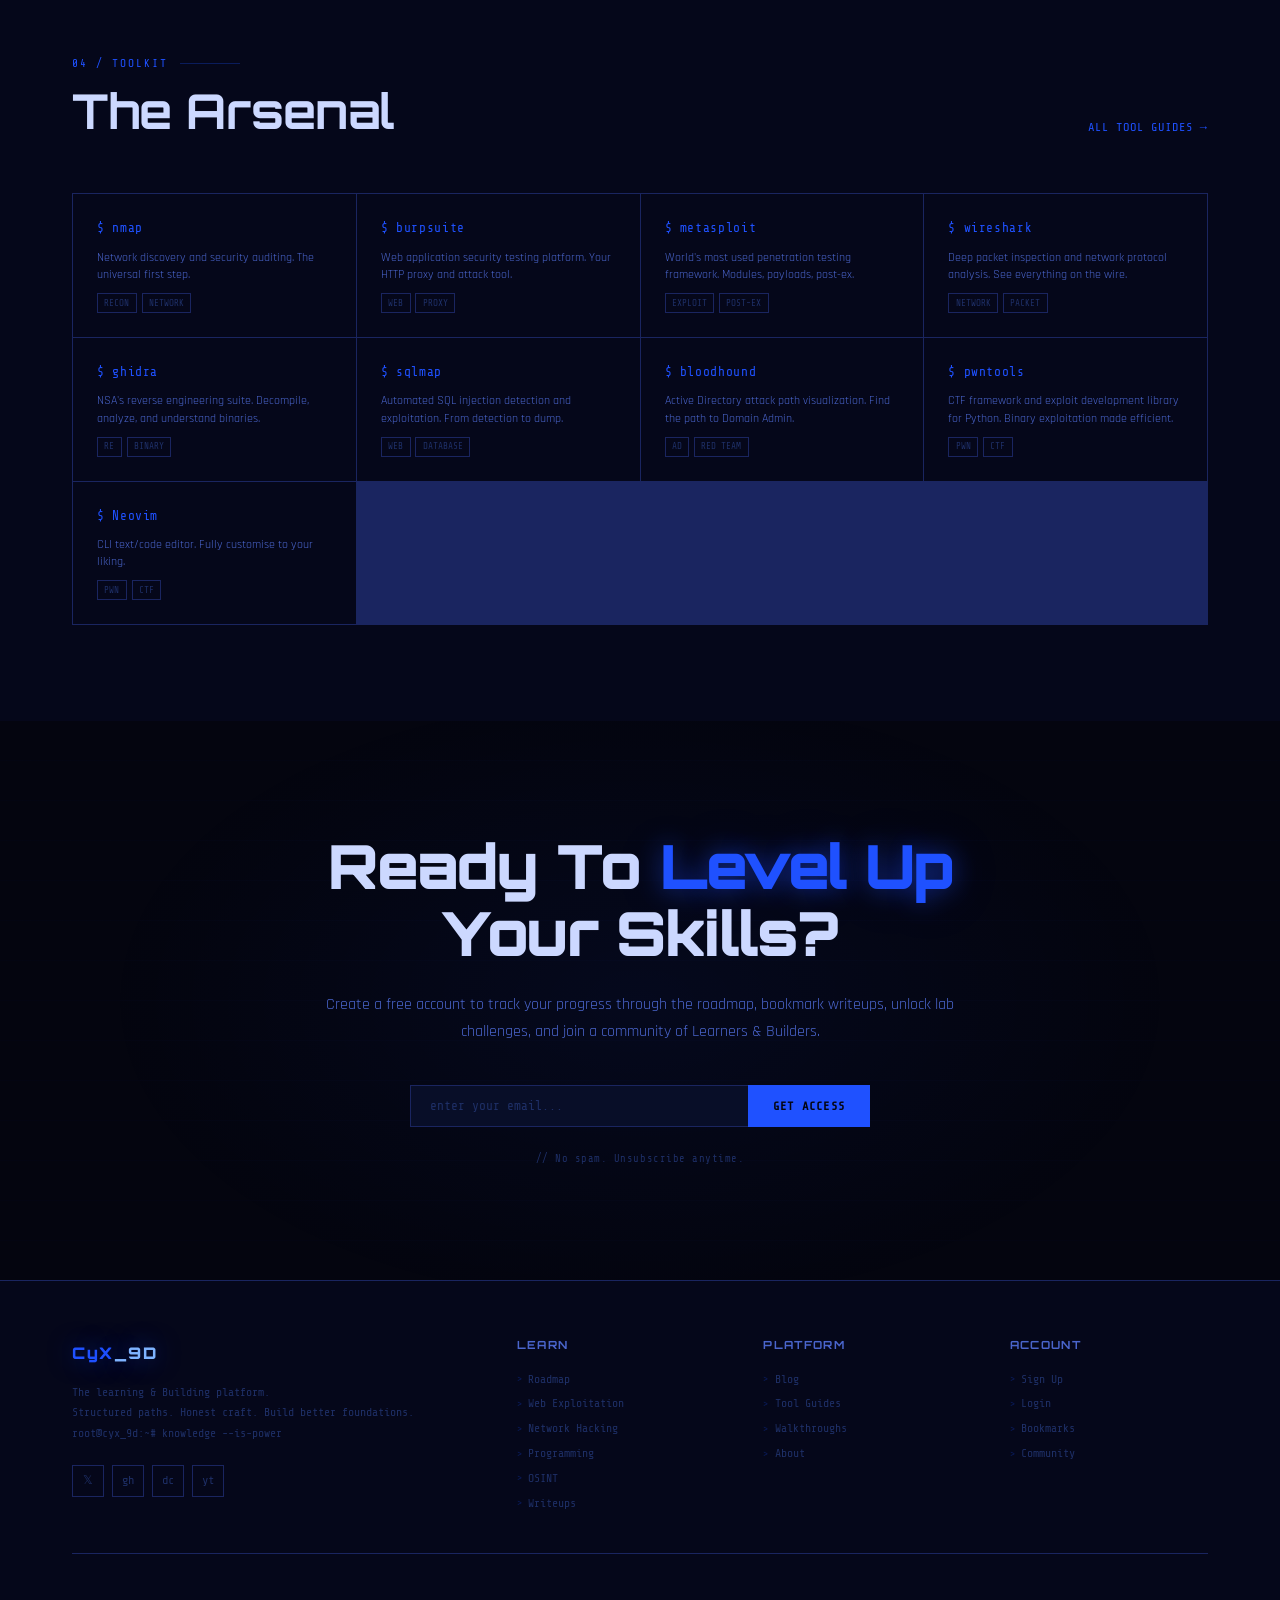
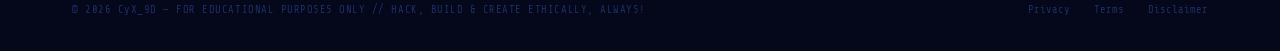
==== commit 248de108: "Update index.html" ====
--- a/index.html
+++ b/index.html
@@ -1253,13 +1253,13 @@
             <div class="ticker-item"><span class="tag-badge amber">CALCULUS</span> Gradient Descent for ML Hacking <span class="ticker-sep">///</span></div>-->
             <!-- Duplicate for seamless loop -->
             <div class="ticker-item"><span class="tag-badge white">BLOG</span> The Zero - To - Mastery Problem<span class="ticker-sep">///</span></div>
-            <div class="ticker-item"><span class="tag-badge green">NEW</span> SQLi Blind Injection Deep Dive <span class="ticker-sep">///</span></div>
+            <!--<div class="ticker-item"><span class="tag-badge green">NEW</span> SQLi Blind Injection Deep Dive <span class="ticker-sep">///</span></div>
             <div class="ticker-item"><span class="tag-badge cyan">CTF</span> HackTheBox — Unrested Writeup <span class="ticker-sep">///</span></div>
             <div class="ticker-item"><span class="tag-badge red">EXPLOIT</span> CVE-2024-1234 PoC Analysis <span class="ticker-sep">///</span></div>
             <div class="ticker-item"><span class="tag-badge amber">GUIDE</span> Burp Suite Advanced Techniques <span class="ticker-sep">///</span></div>
             <div class="ticker-item"><span class="tag-badge green">BLOG</span> AI Fuzzing with LLM Agents <span class="ticker-sep">///</span></div>
             <div class="ticker-item"><span class="tag-badge cyan">TOOL</span> Metasploit Module Development <span class="ticker-sep">///</span></div>
-            <div class="ticker-item"><span class="tag-badge red">WALKTHROUGH</span> Privilege Escalation — Linux <span class="ticker-sep">///</span></div>
+            <div class="ticker-item"><span class="tag-badge red">WALKTHROUGH</span> Privilege Escalation — Linux <span class="ticker-sep">///</span></div>-->
         </div>
     </div>
 
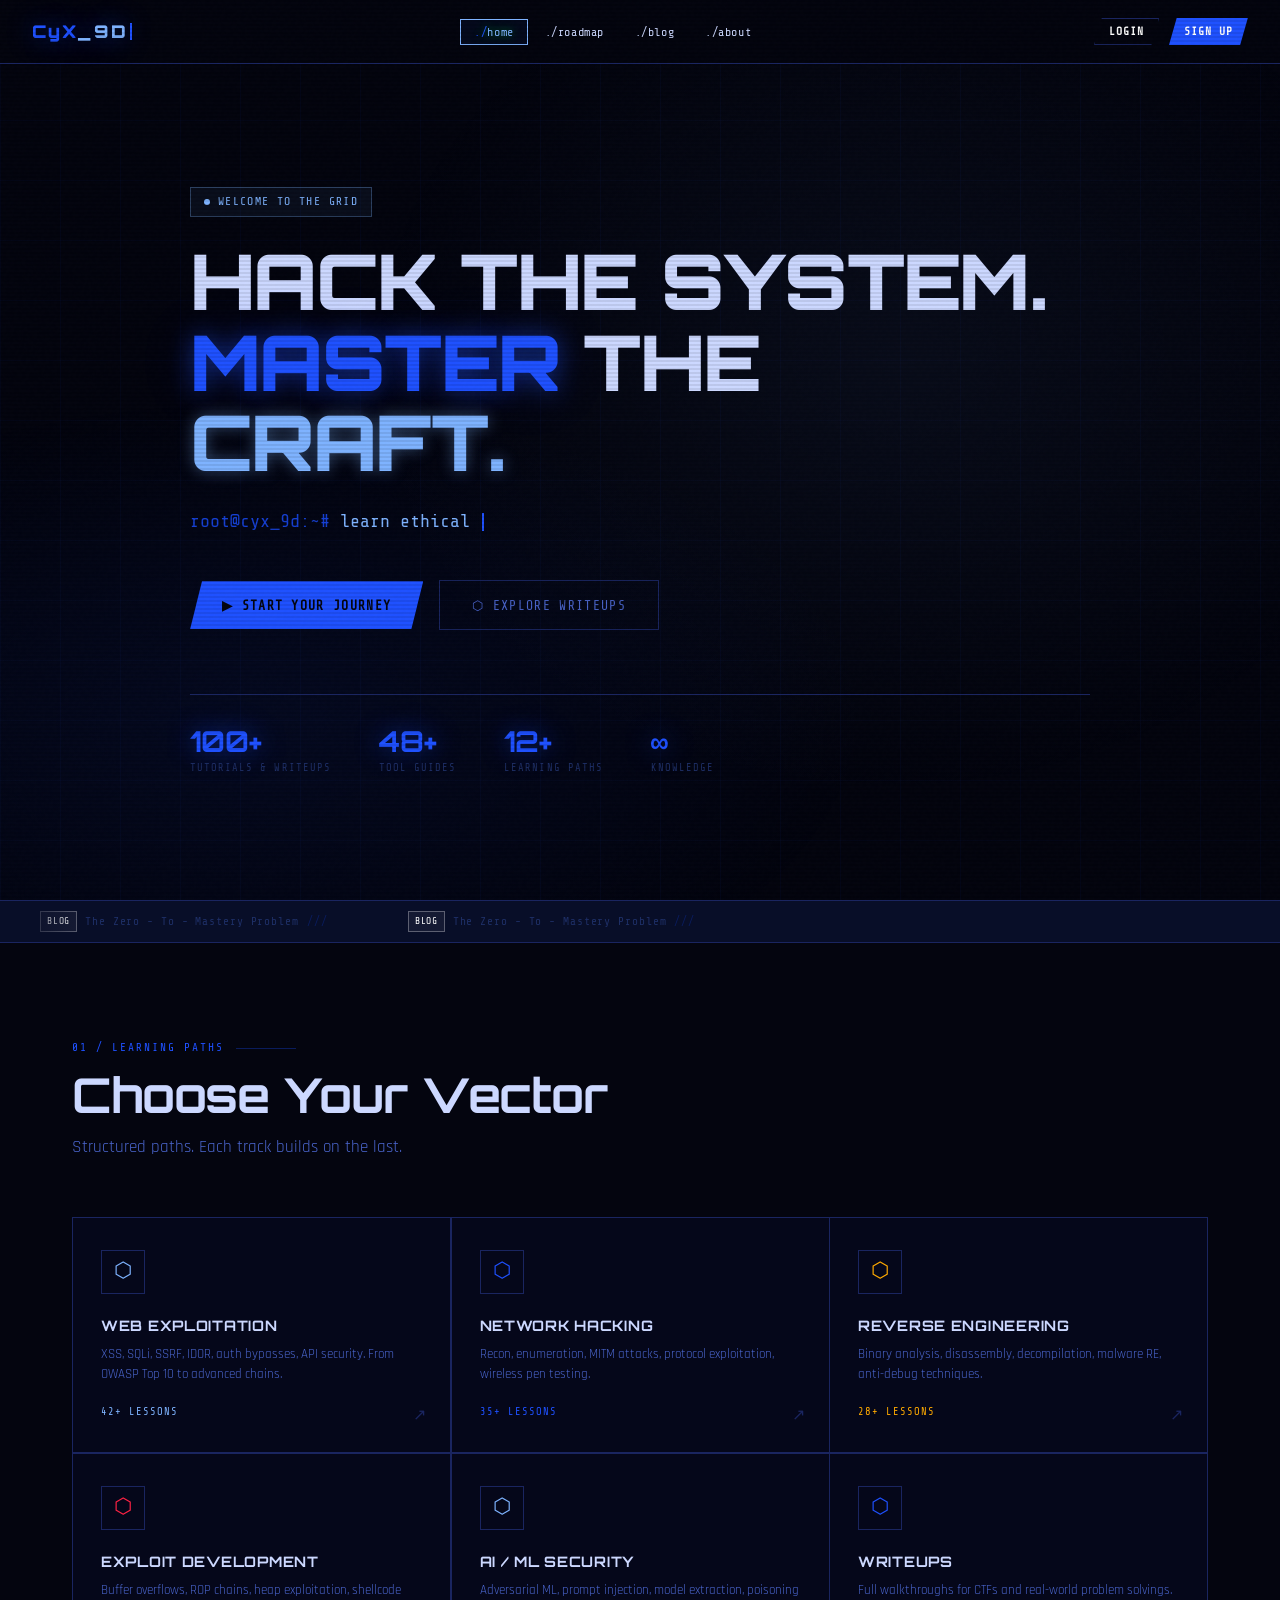
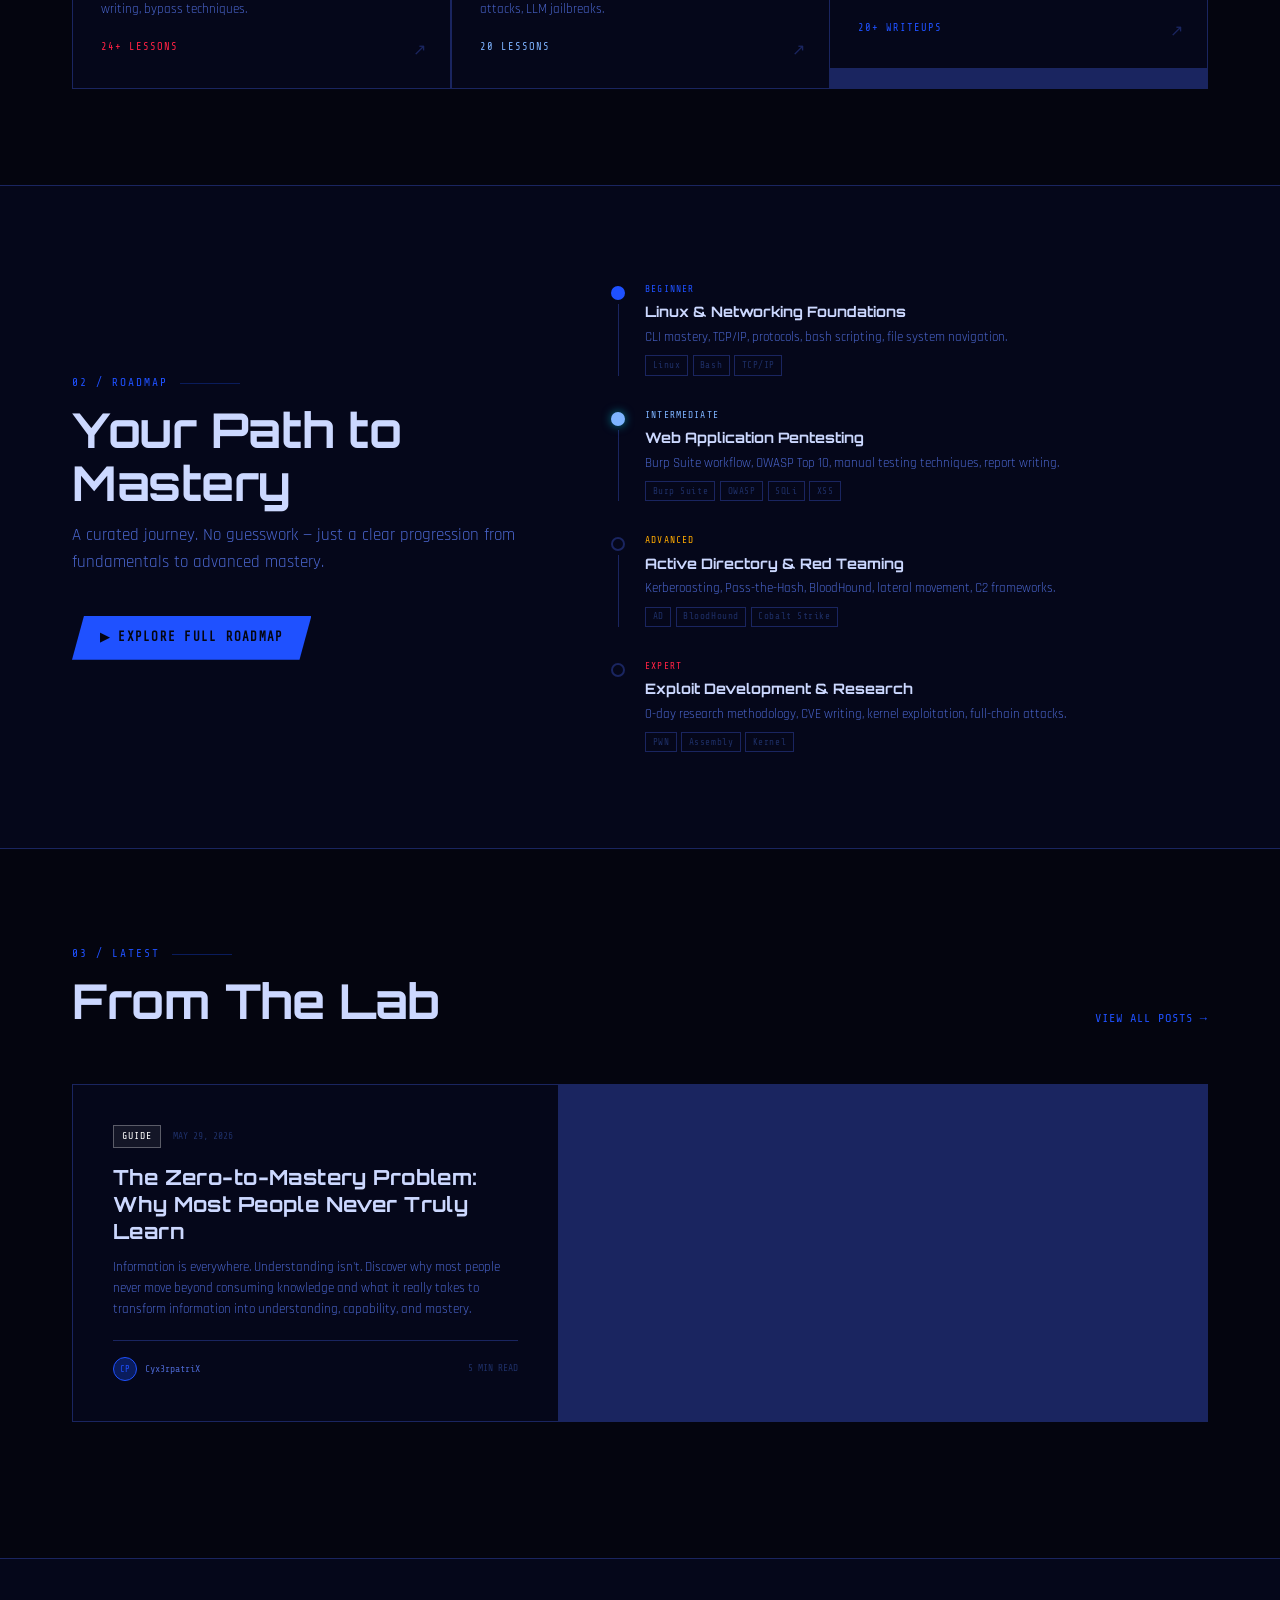
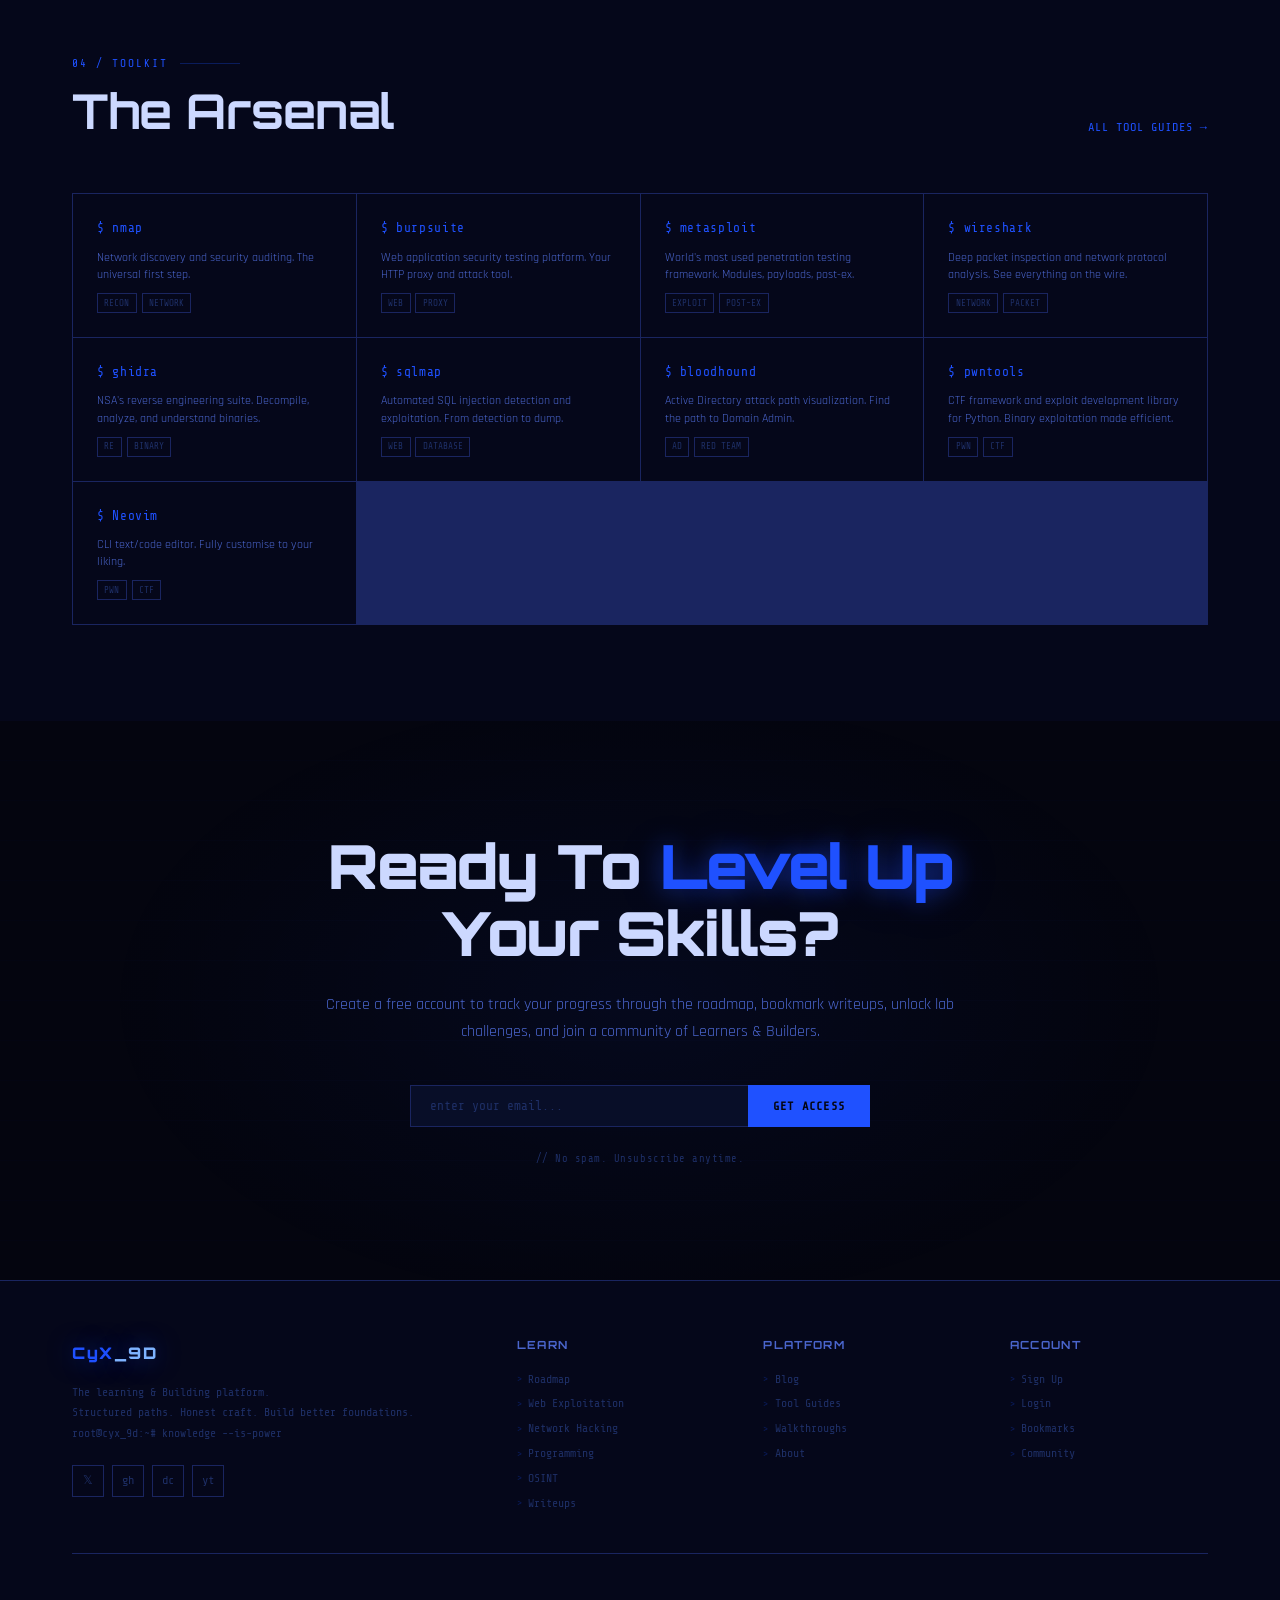
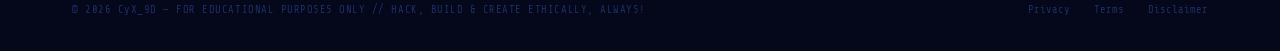
==== commit b15aa938: "Update index.html" ====
--- a/index.html
+++ b/index.html
@@ -473,6 +473,12 @@
         border-color: rgba(255,170,0,0.3);   
         background: rgba(255,170,0,0.05); 
     }
+
+    .ticker-item .tag-badge.white { 
+        color:var(--wht); 
+        border-color:rgba(255,255,255,.3);     
+        background:rgba(255,255,255,.05);
+    }
     
     .ticker-sep { 
         color: var(--blue3);
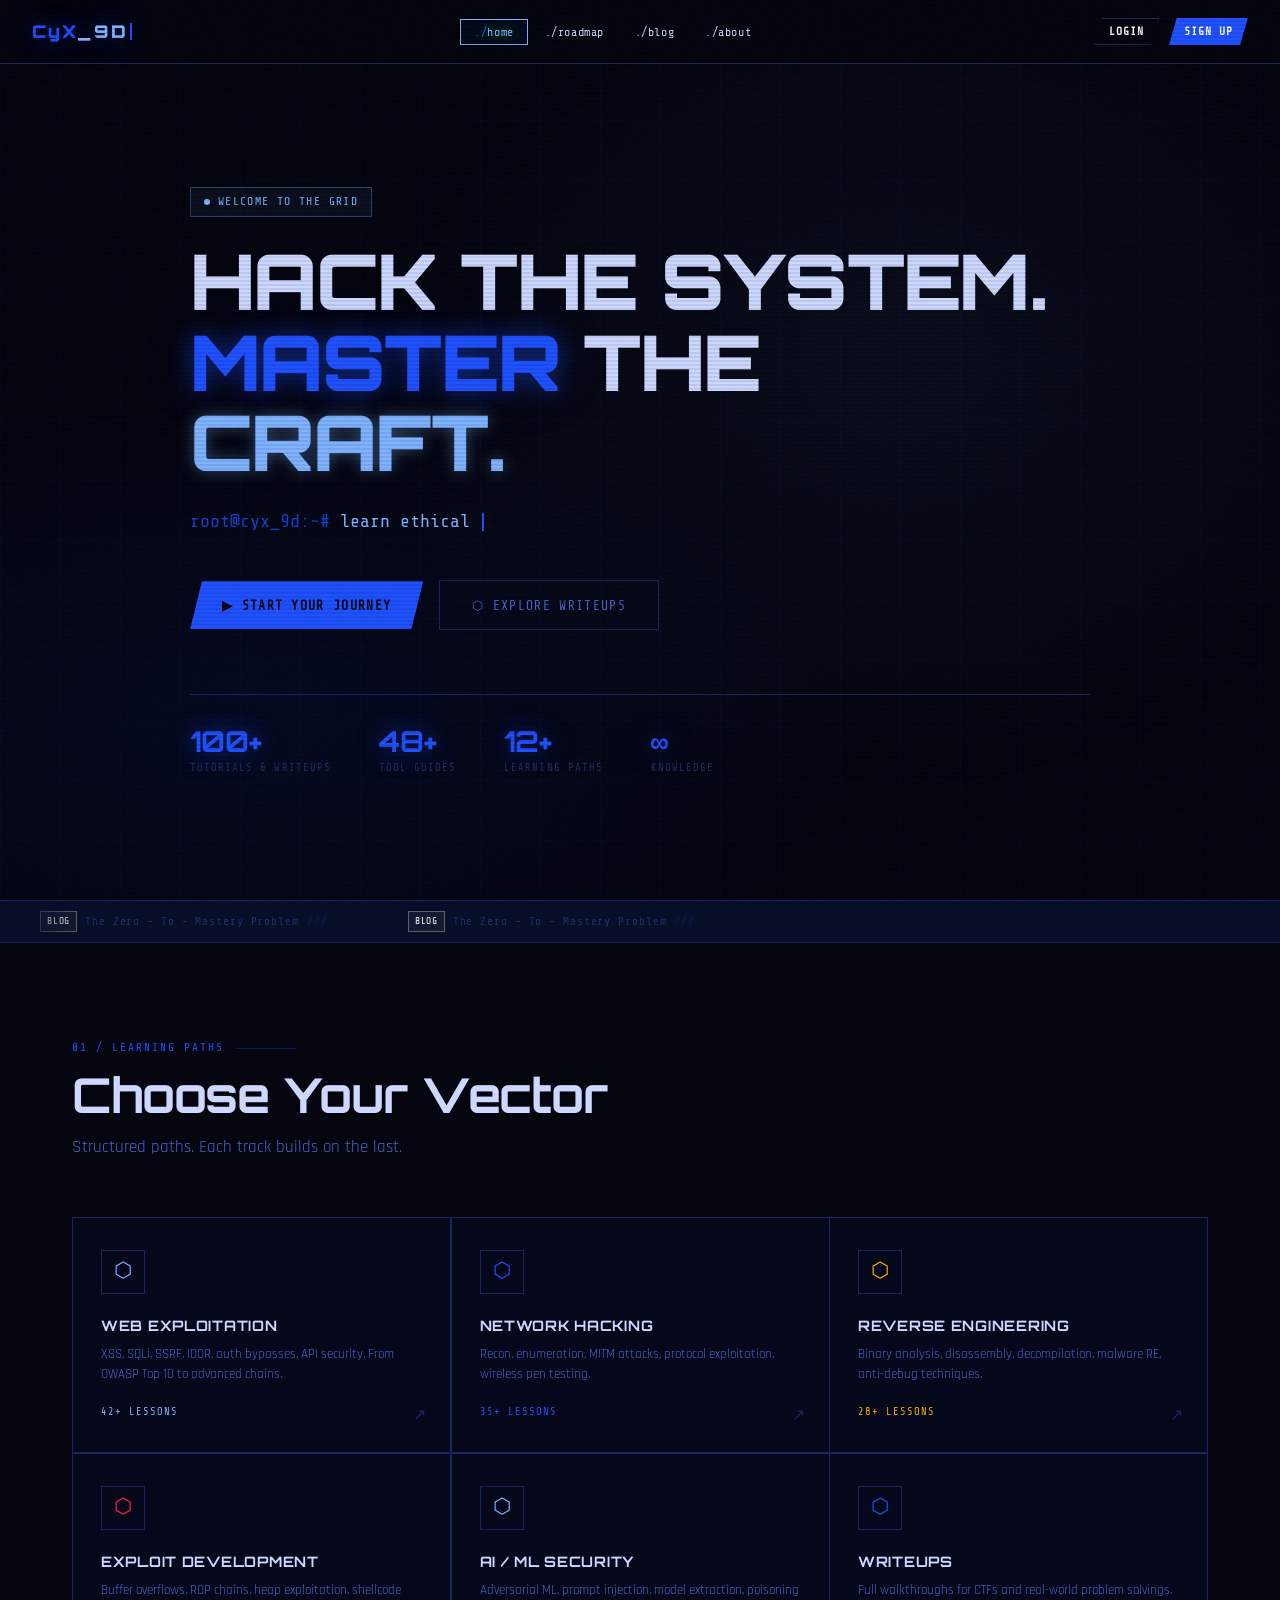
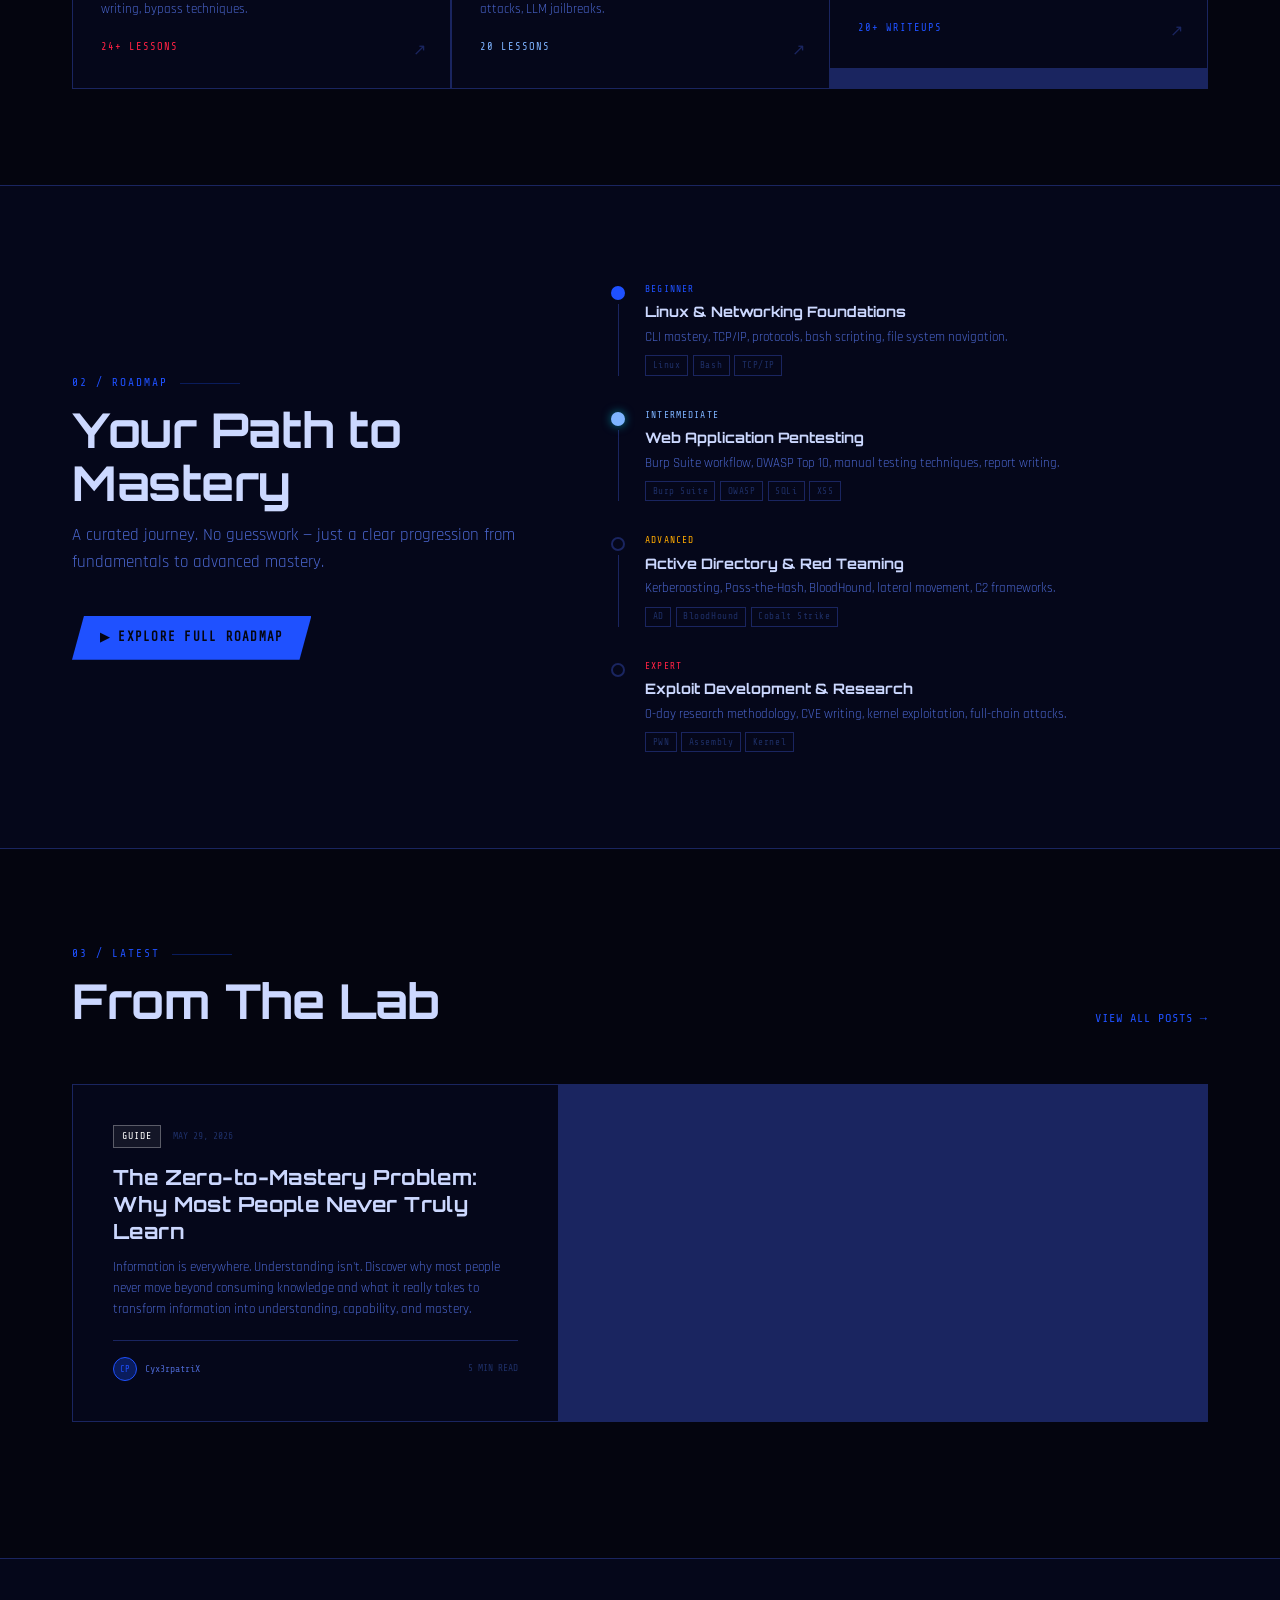
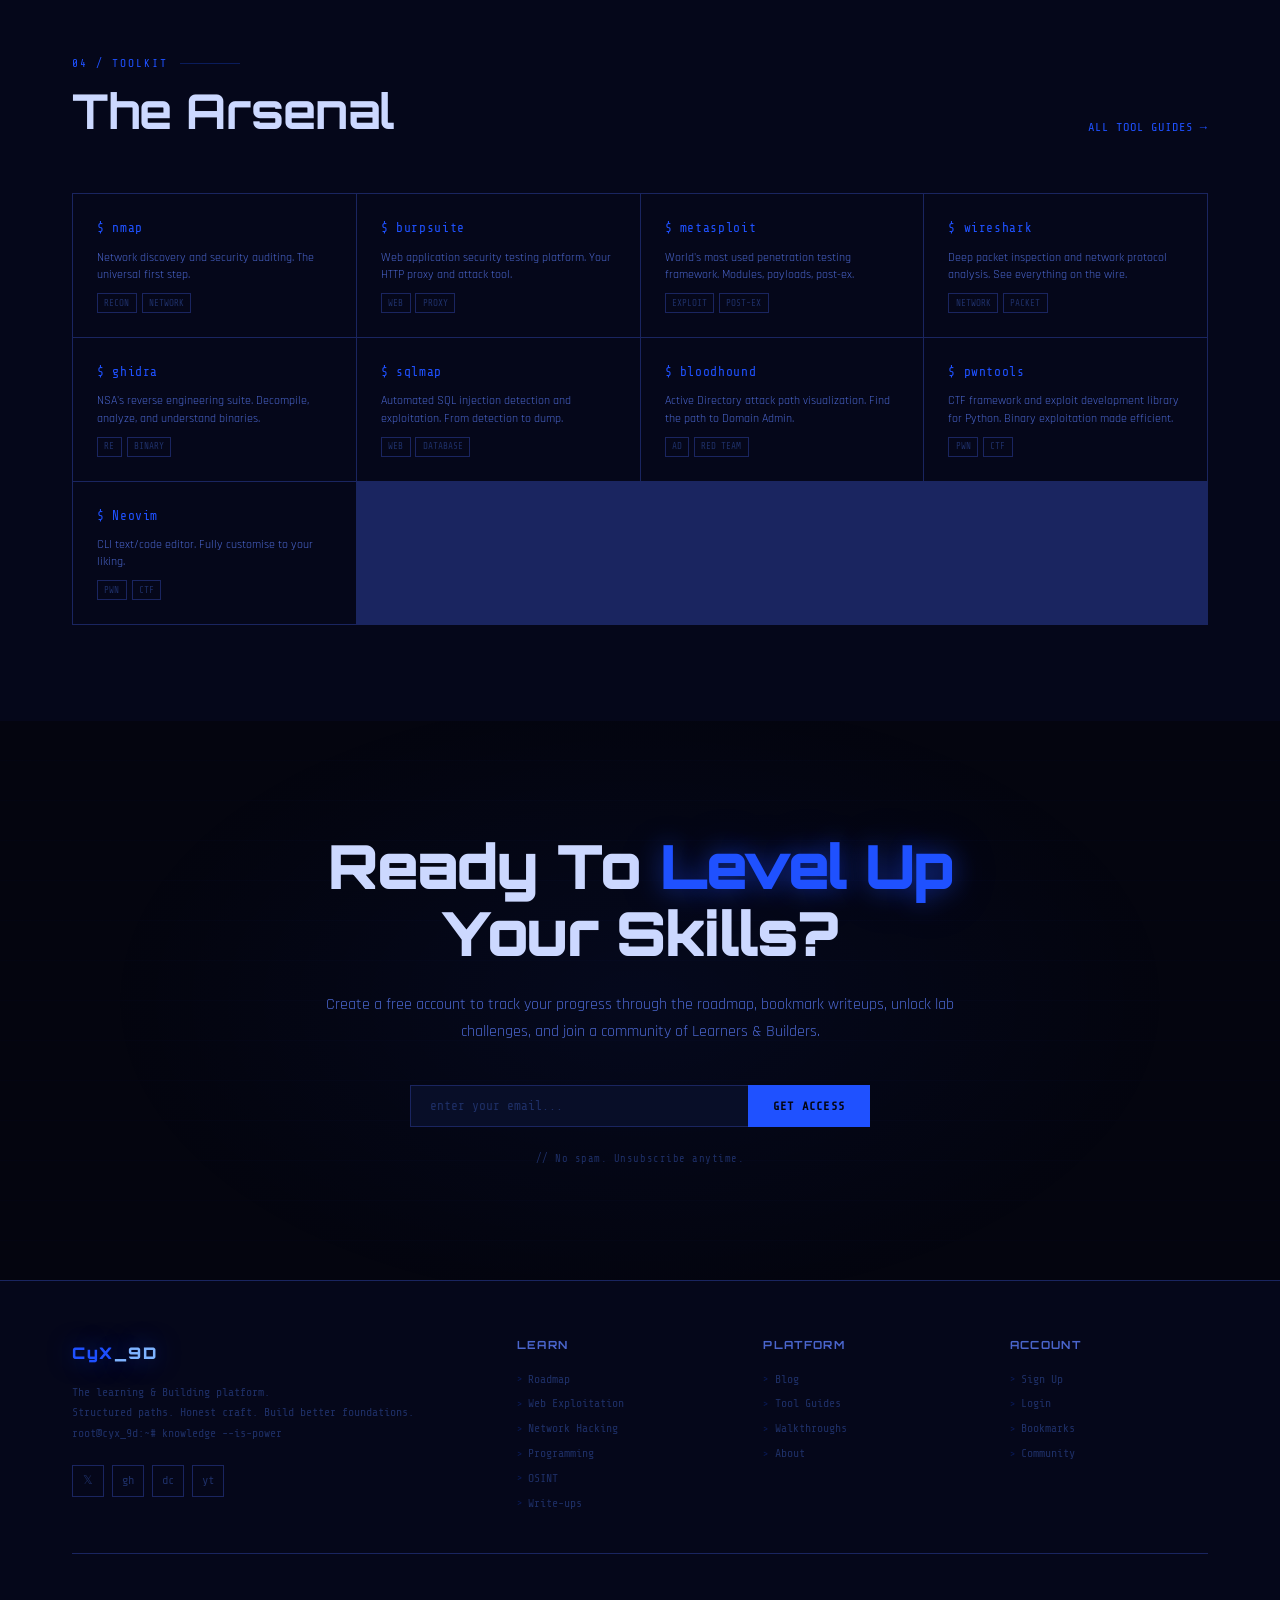
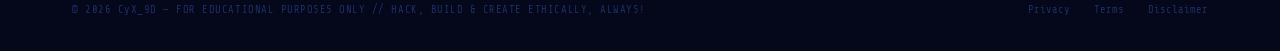
==== commit 424bbe71: "Update index.html" ====
--- a/index.html
+++ b/index.html
@@ -1570,7 +1570,7 @@
                         <li><a href="#">Network Hacking</a></li>
                         <li><a href="#">Programming</a></li>
                         <li><a href="#">OSINT</a></li> 
-                        <li><a href="#">Writeups</a></li>
+                        <li><a href="#">Write-ups</a></li>
                     </ul>
                 </div>
                 
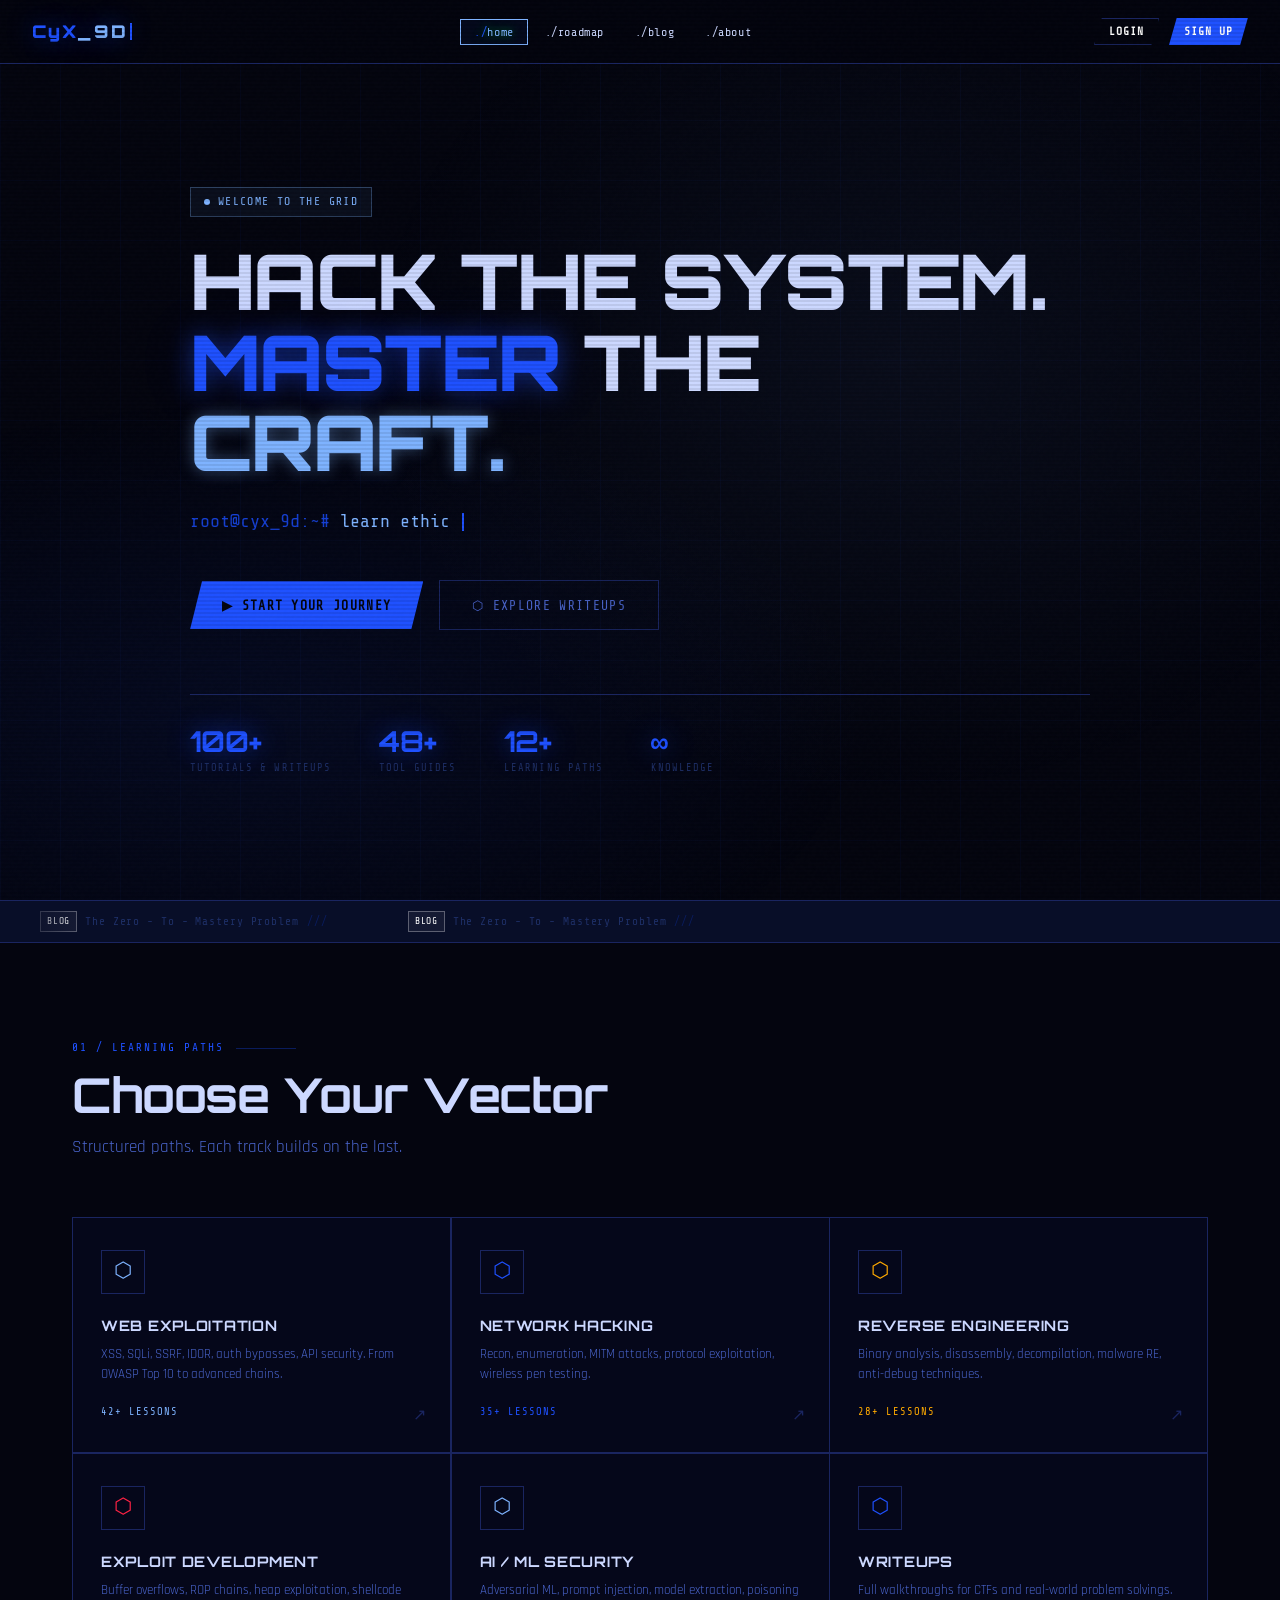
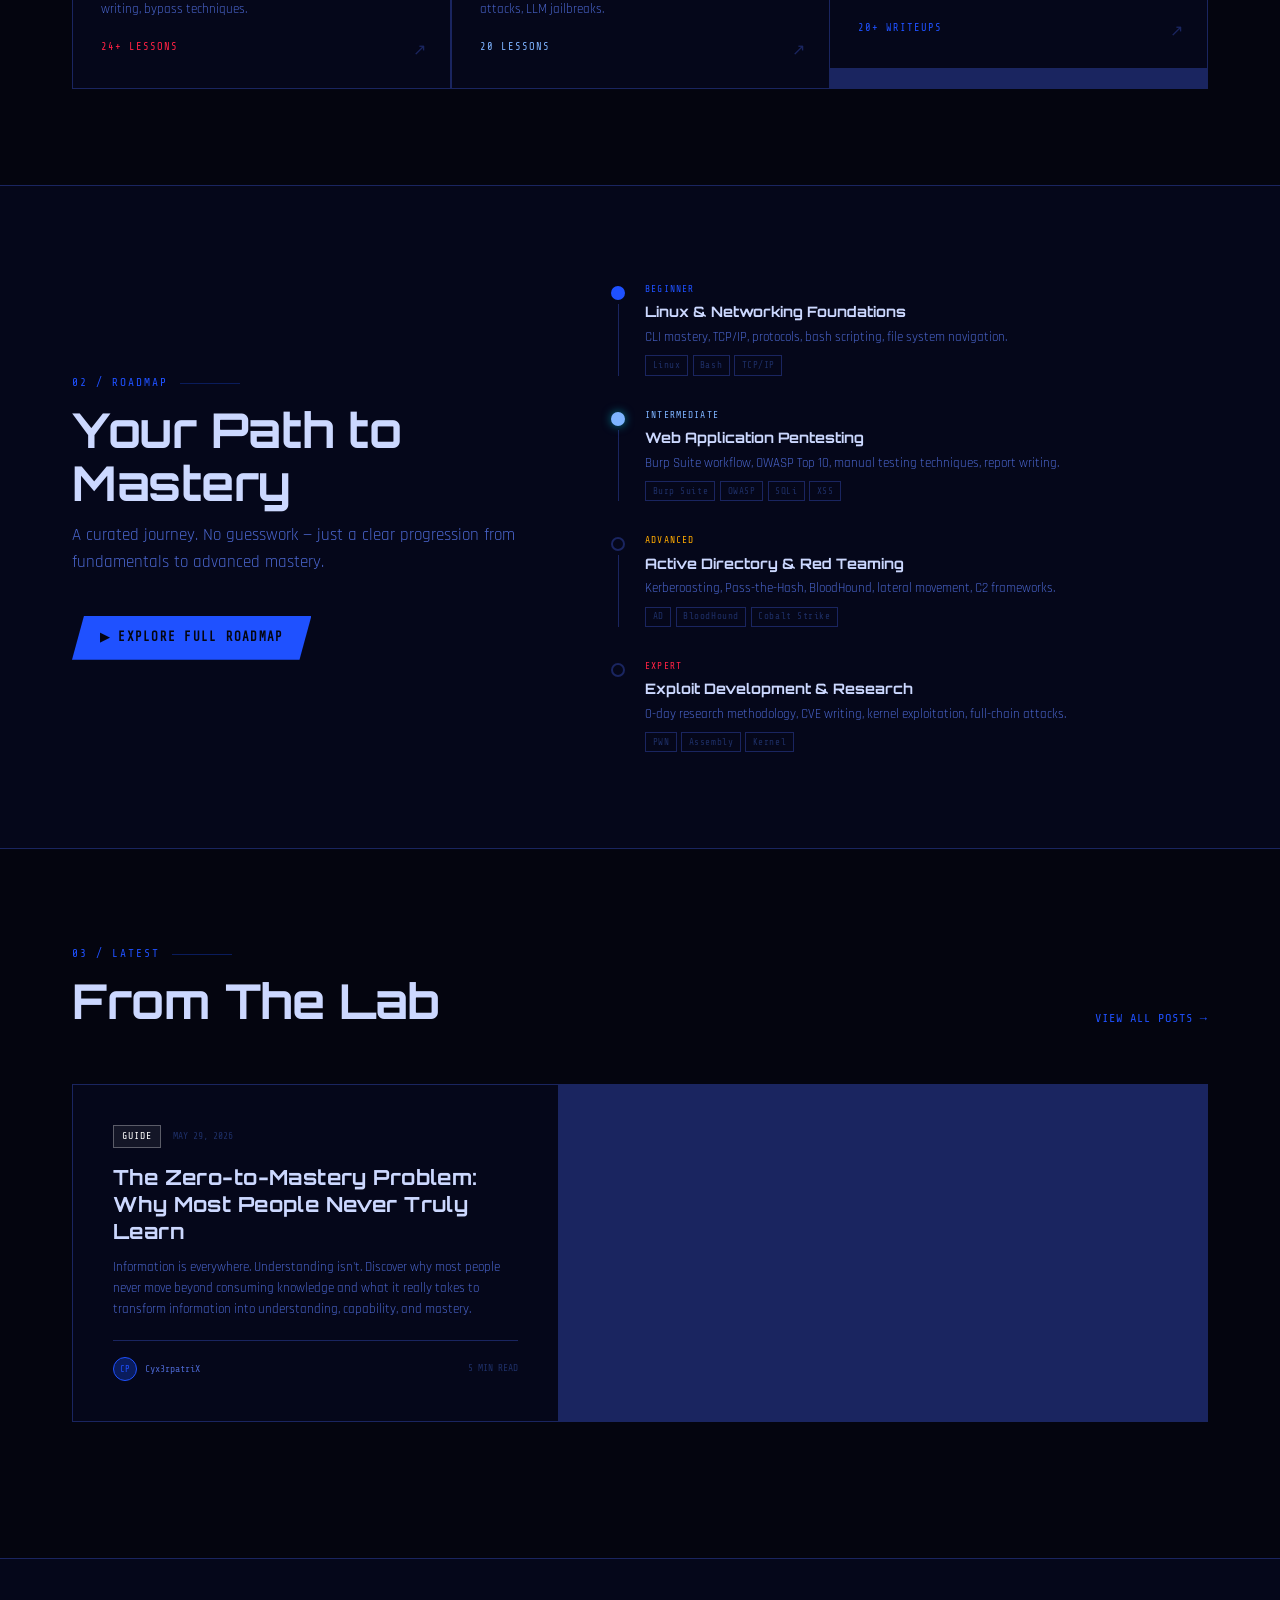
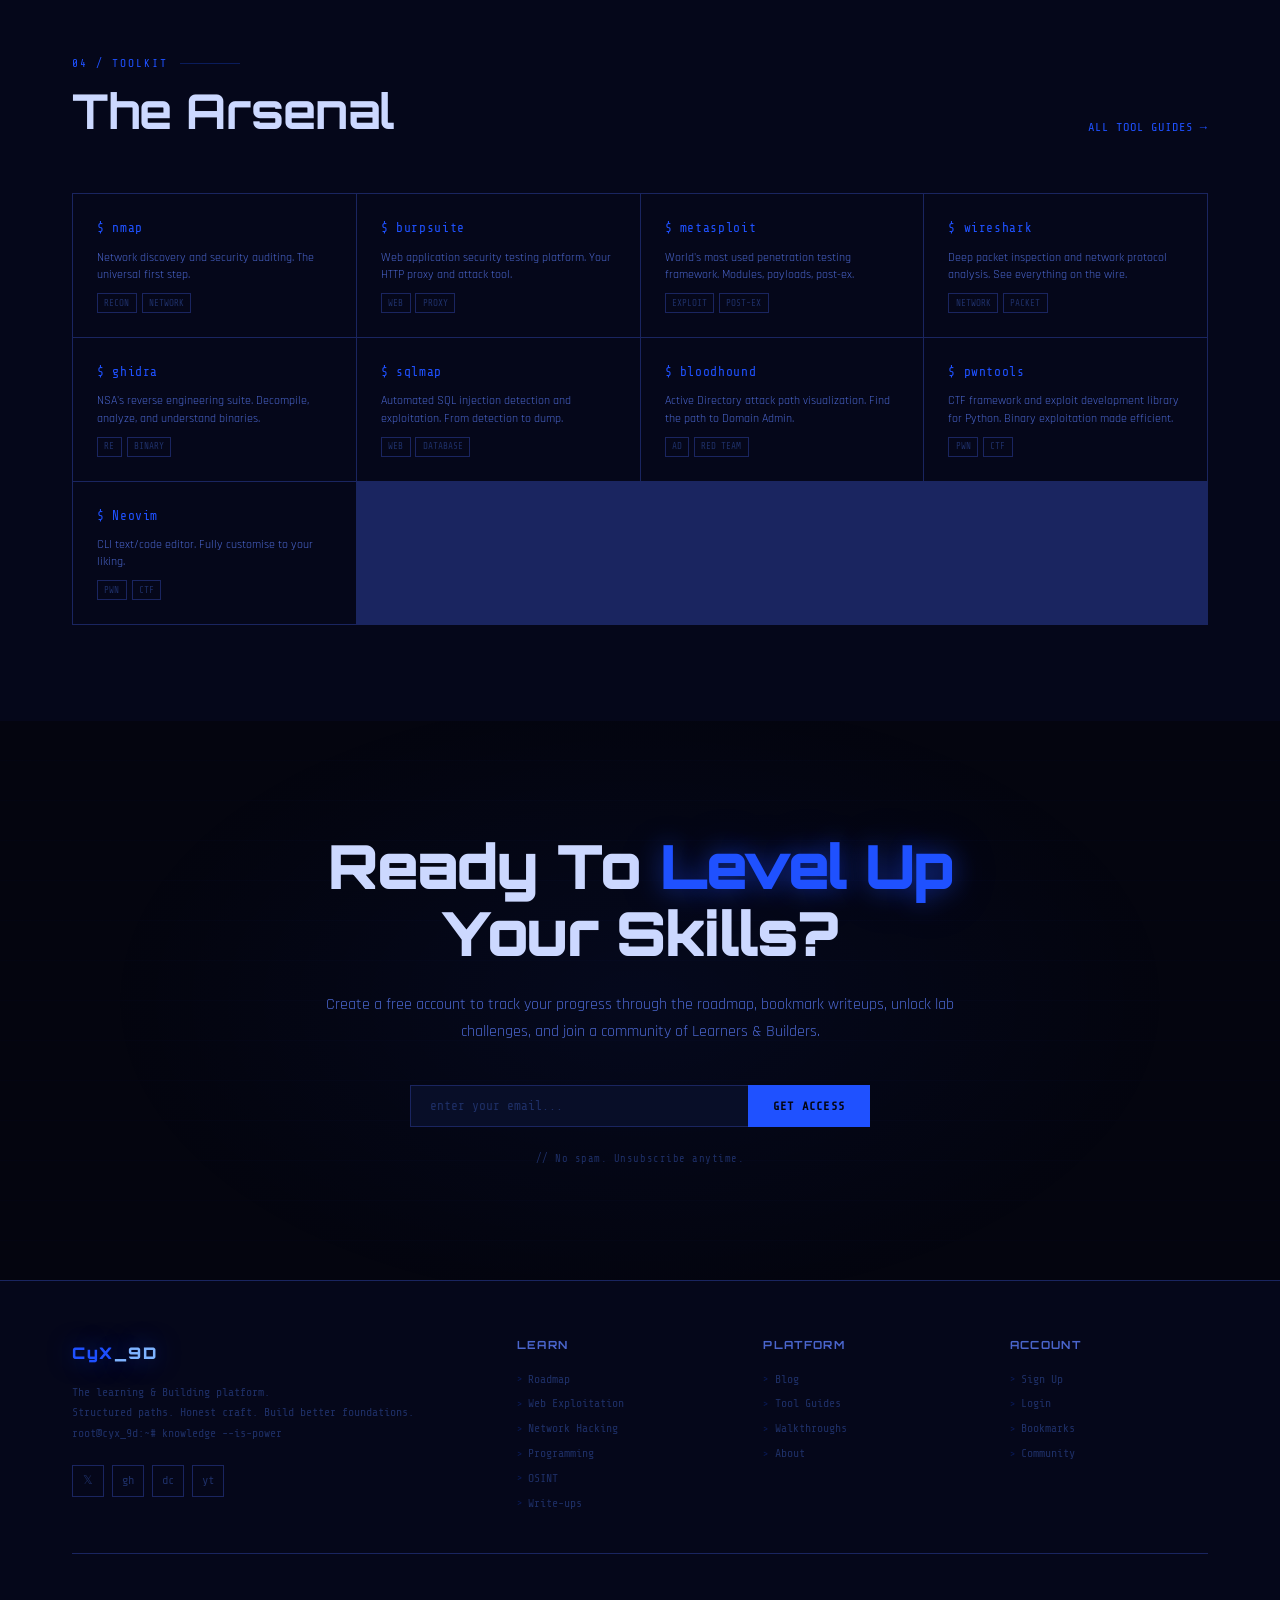
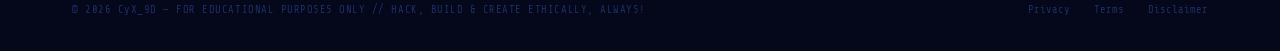
==== commit 148bbf50: "Update index.html" ====
--- a/index.html
+++ b/index.html
@@ -1437,7 +1437,7 @@
 
             <div class="posts-grid reveal">
               <!-- Featured post -->
-              <a href="#">
+              <a href="./blog/zero-to-mastery.html">
                 <div class="post-card featured">
                     <div class="post-meta">
                         <span class="post-cat guide">GUIDE</span>
--- a/assets/css/themes.css
+++ b/assets/css/themes.css
@@ -26,6 +26,7 @@
     --disp: "Orbitron", monospace;
     --serif: "DM Serif Display", serif;
     --body: "Rajdhani", sans-serif;
+    --read:  'Inter', sans-serif;
     --gb: 0 0 24px rgba(31, 81, 255, 0.5), 0 0 60px rgba(31, 81, 255, 0.15);
     --ga: 0 0 16px rgba(126, 179, 255, 0.4);
     --gg: 0 0 16px rgba(0, 229, 160, 0.4);
--- a/assets/css/base.css
+++ b/assets/css/base.css
@@ -10,6 +10,7 @@
   color: var(--txt);
   font-family: var(--body);
   font-size: 16px;
+  min-height: 100vh;
   line-height: 1.6;
   overflow-x: hidden;
   cursor: none;
